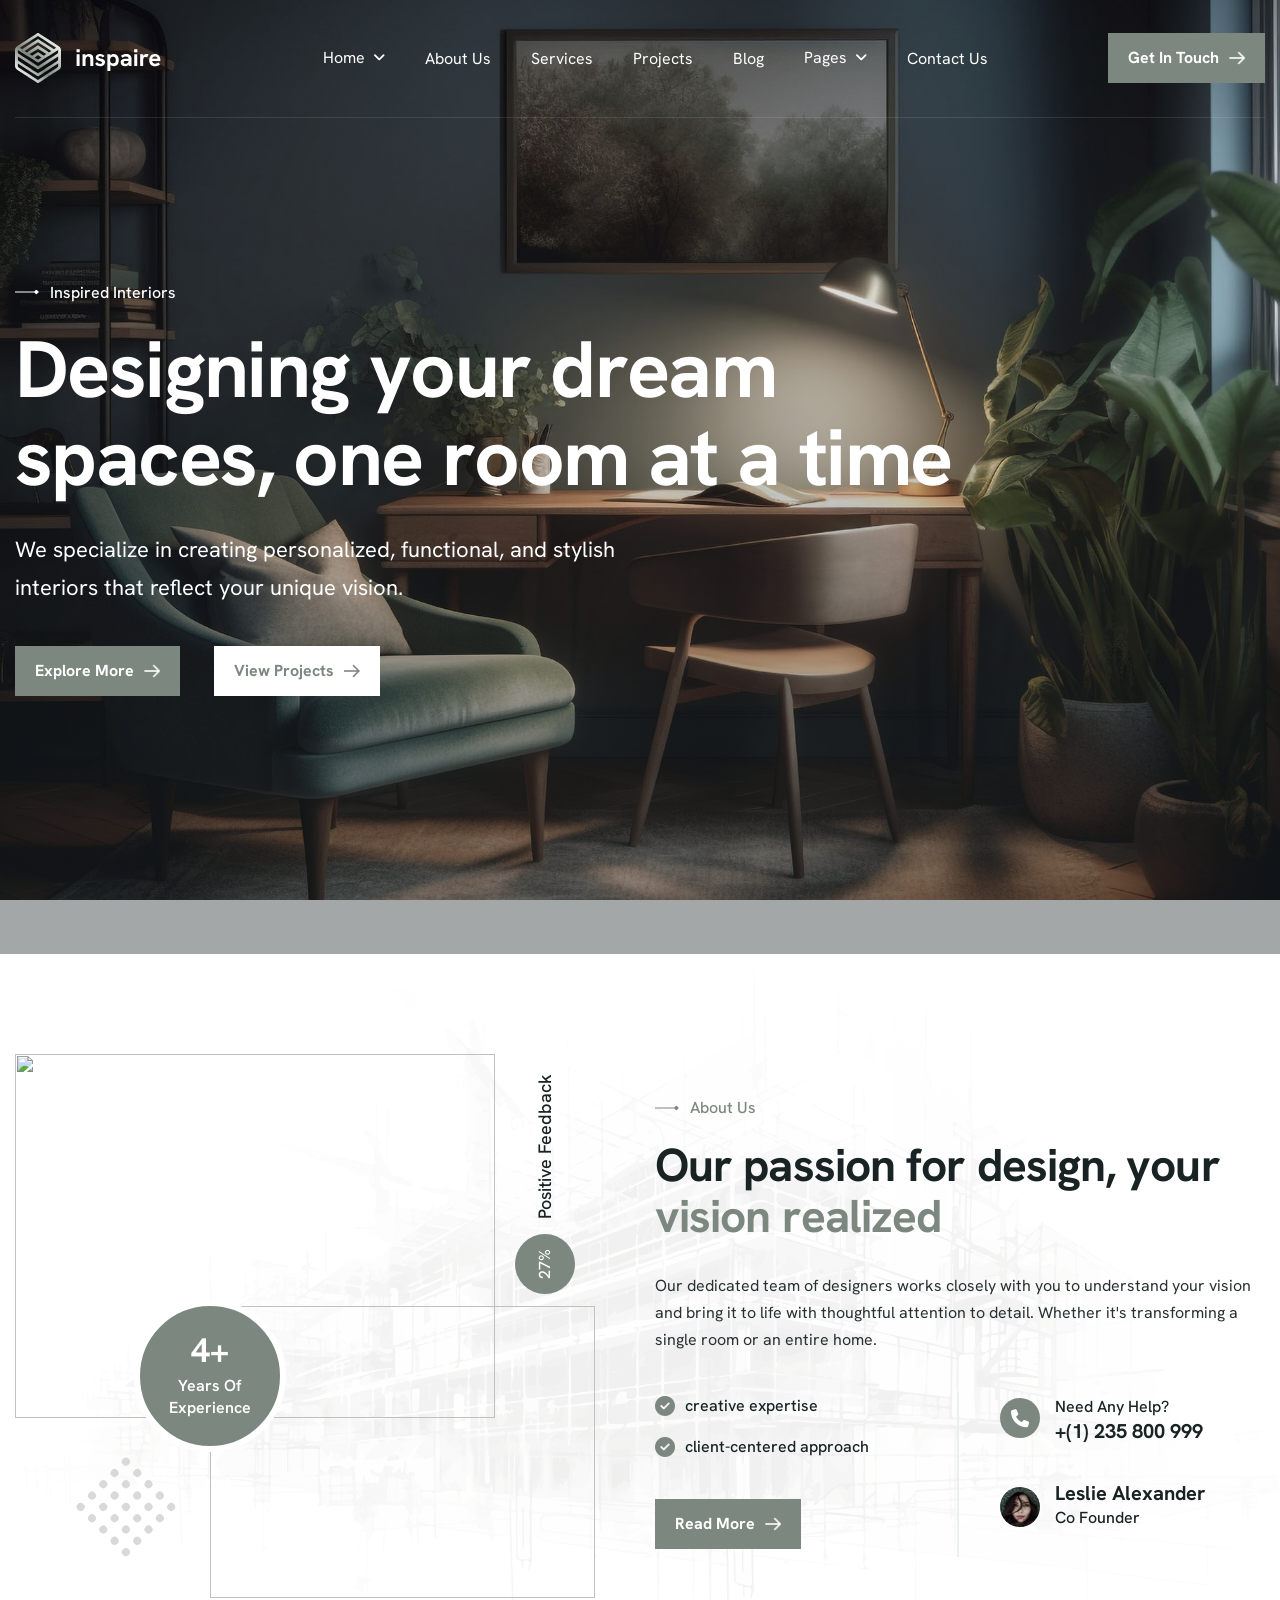
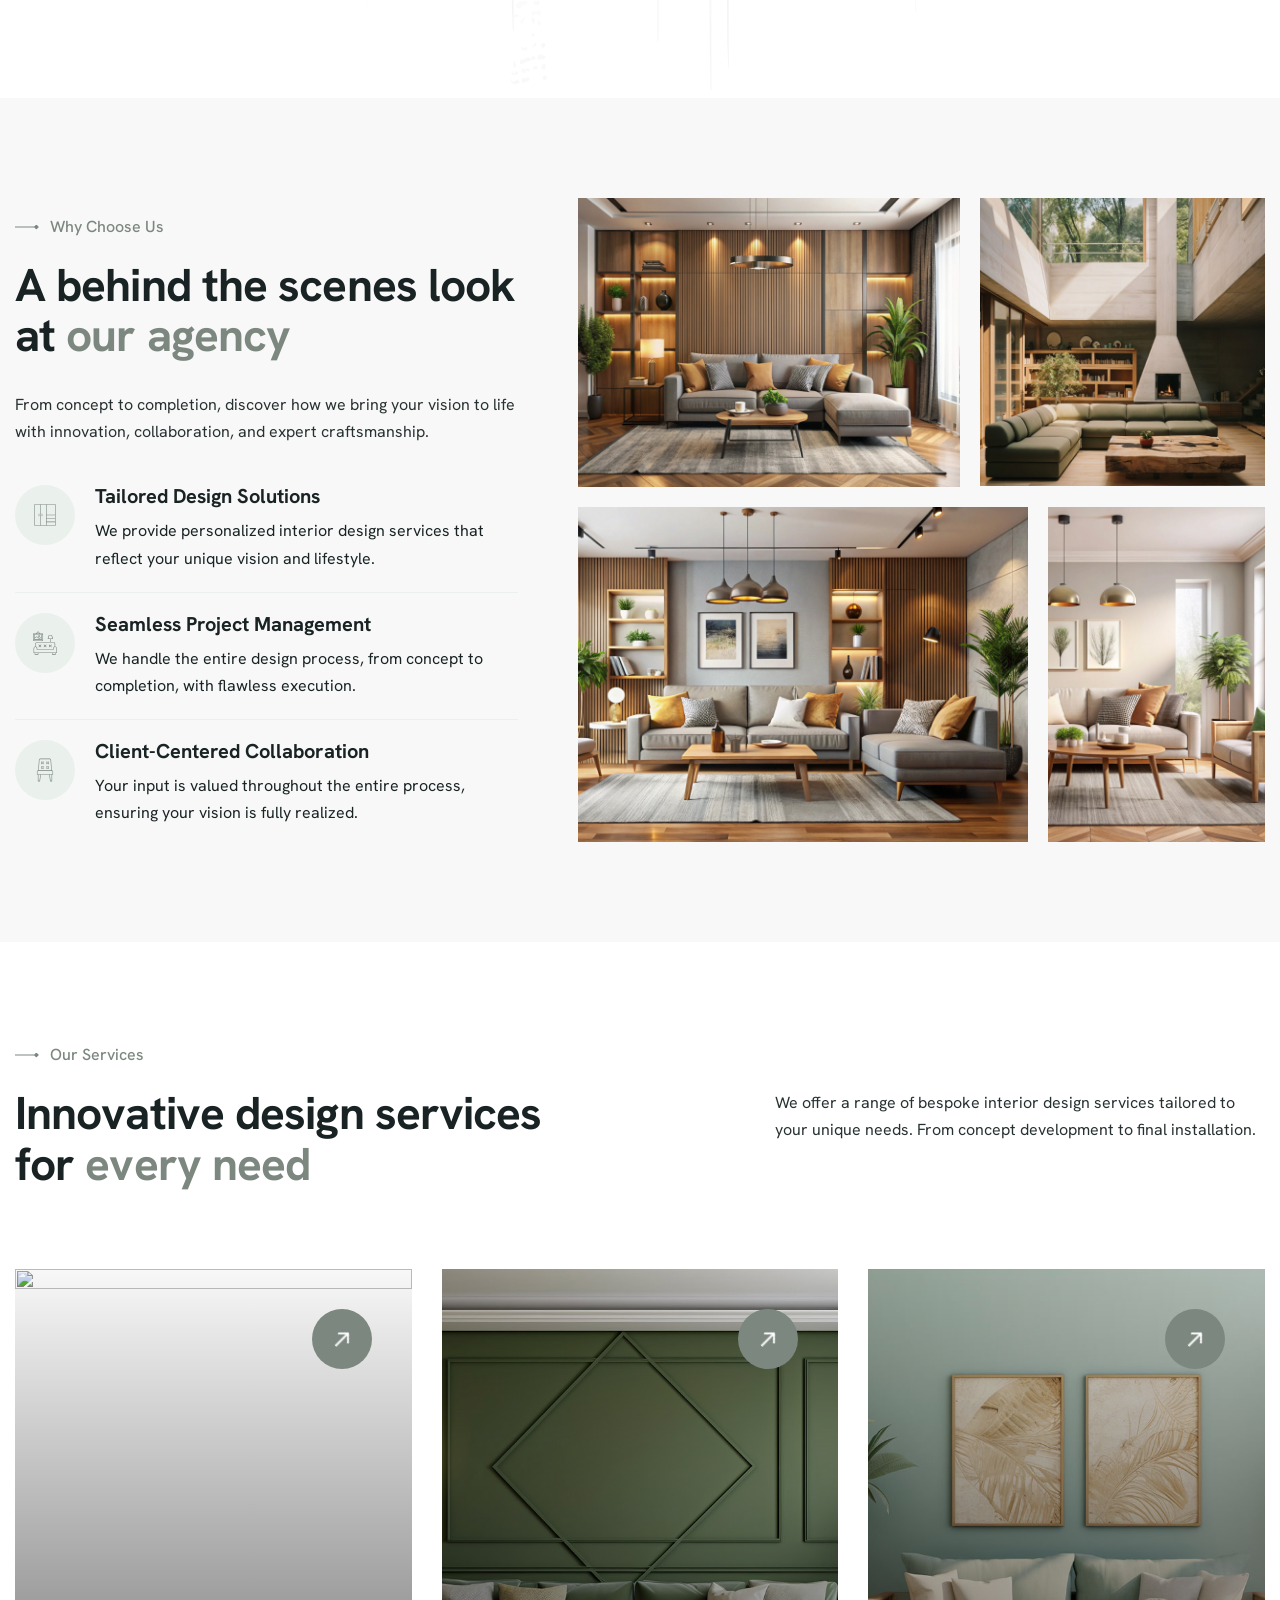
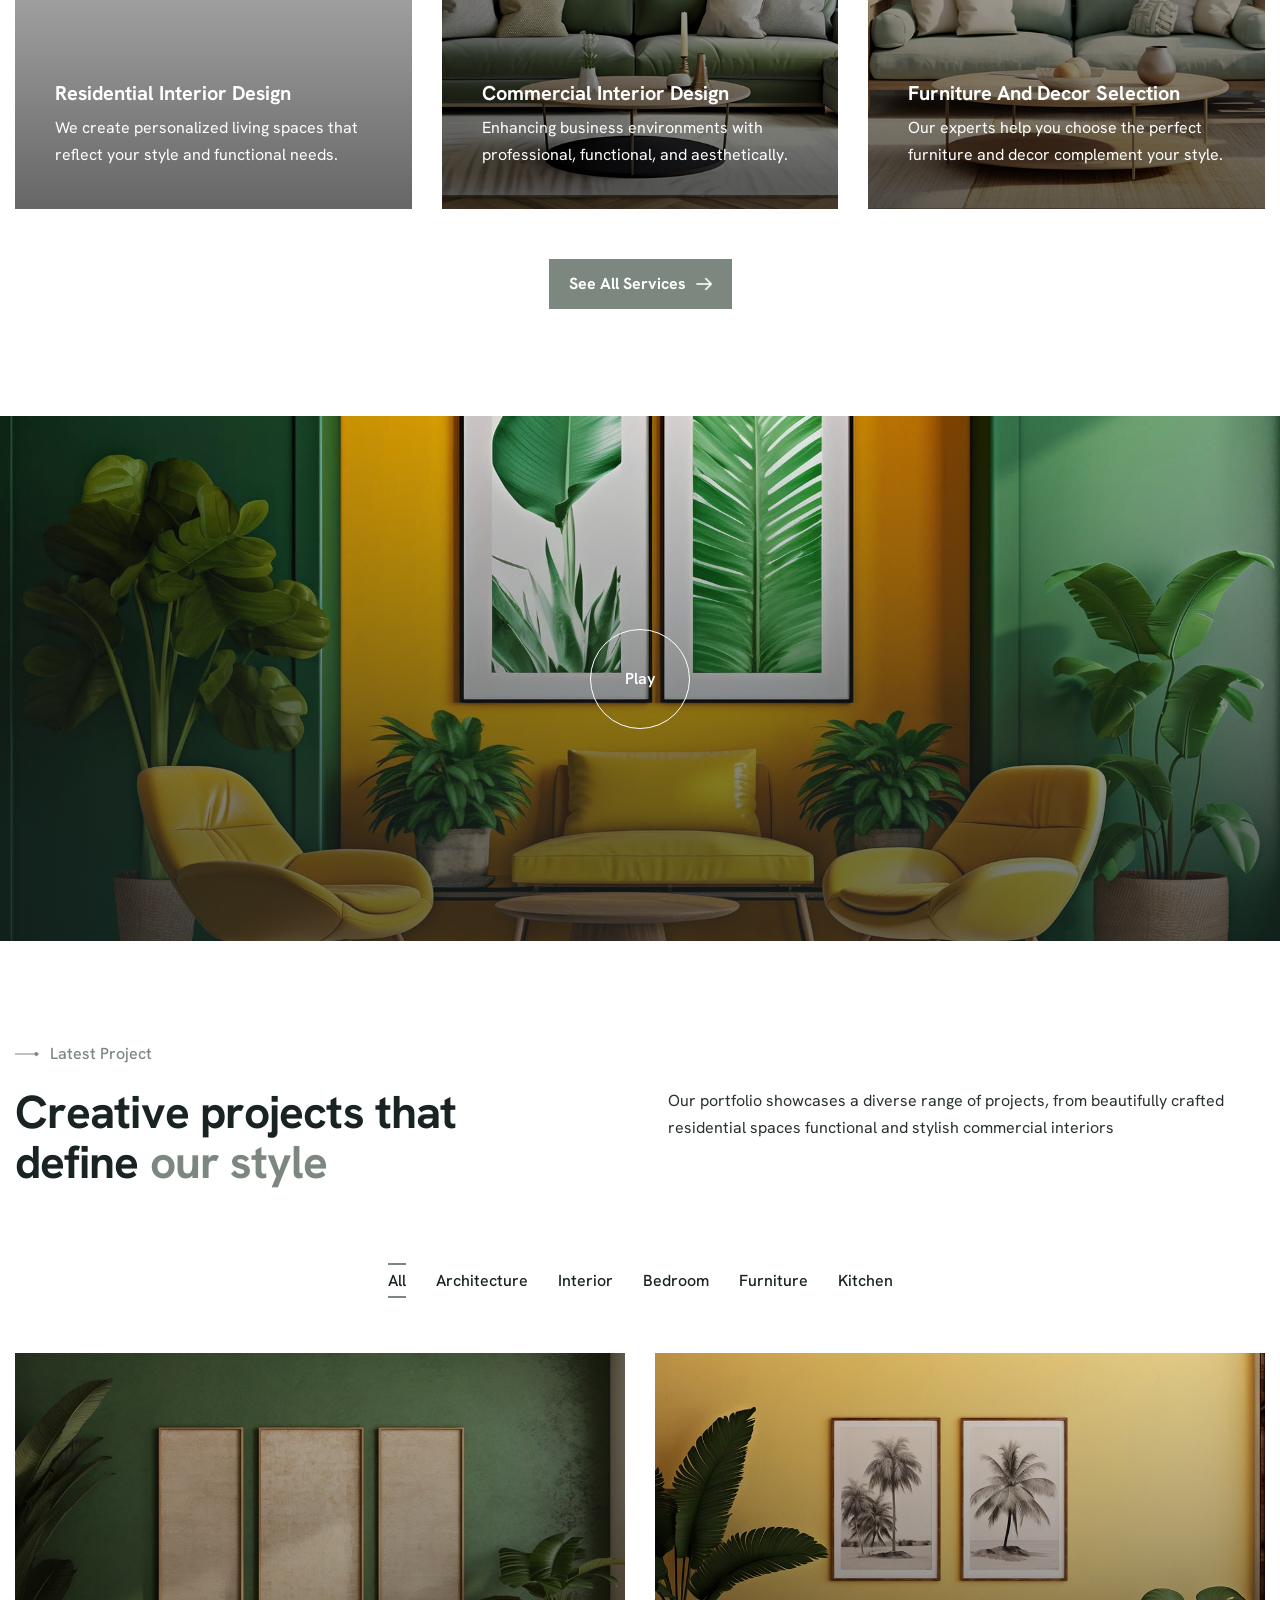
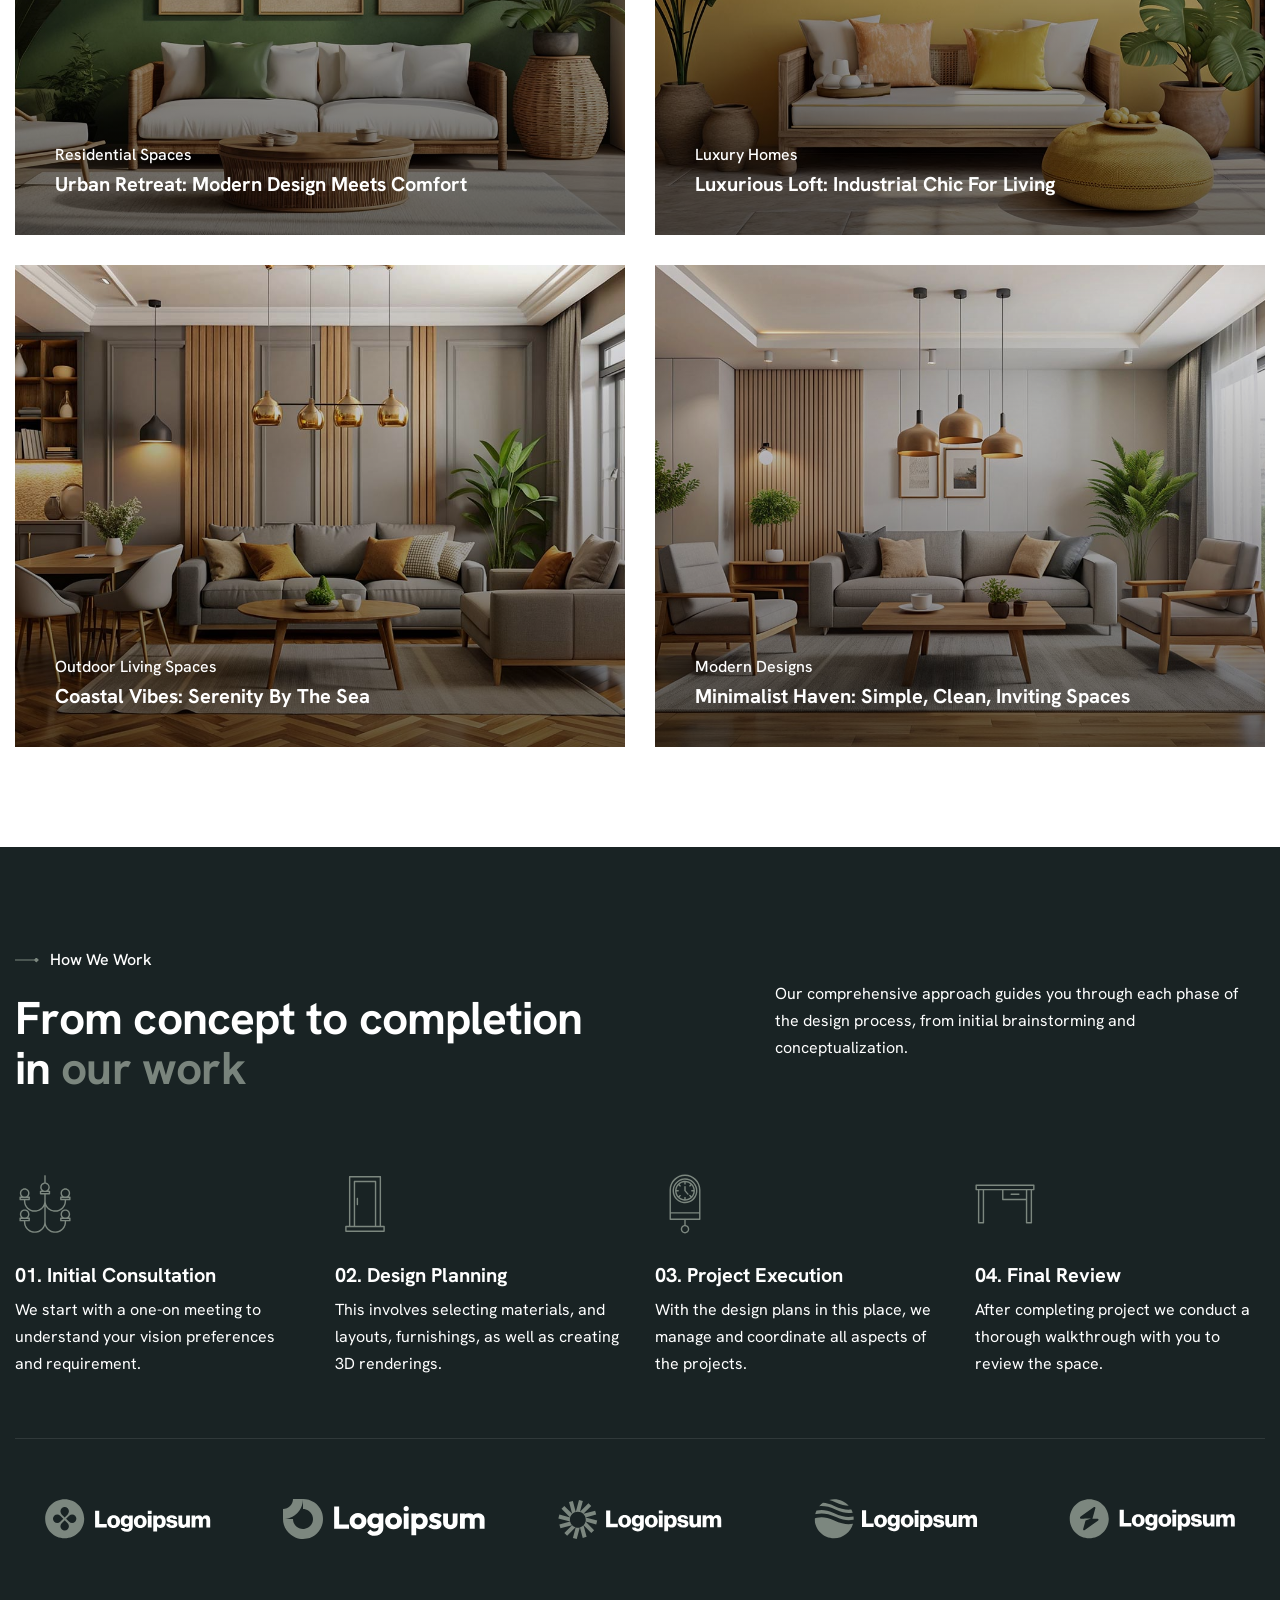
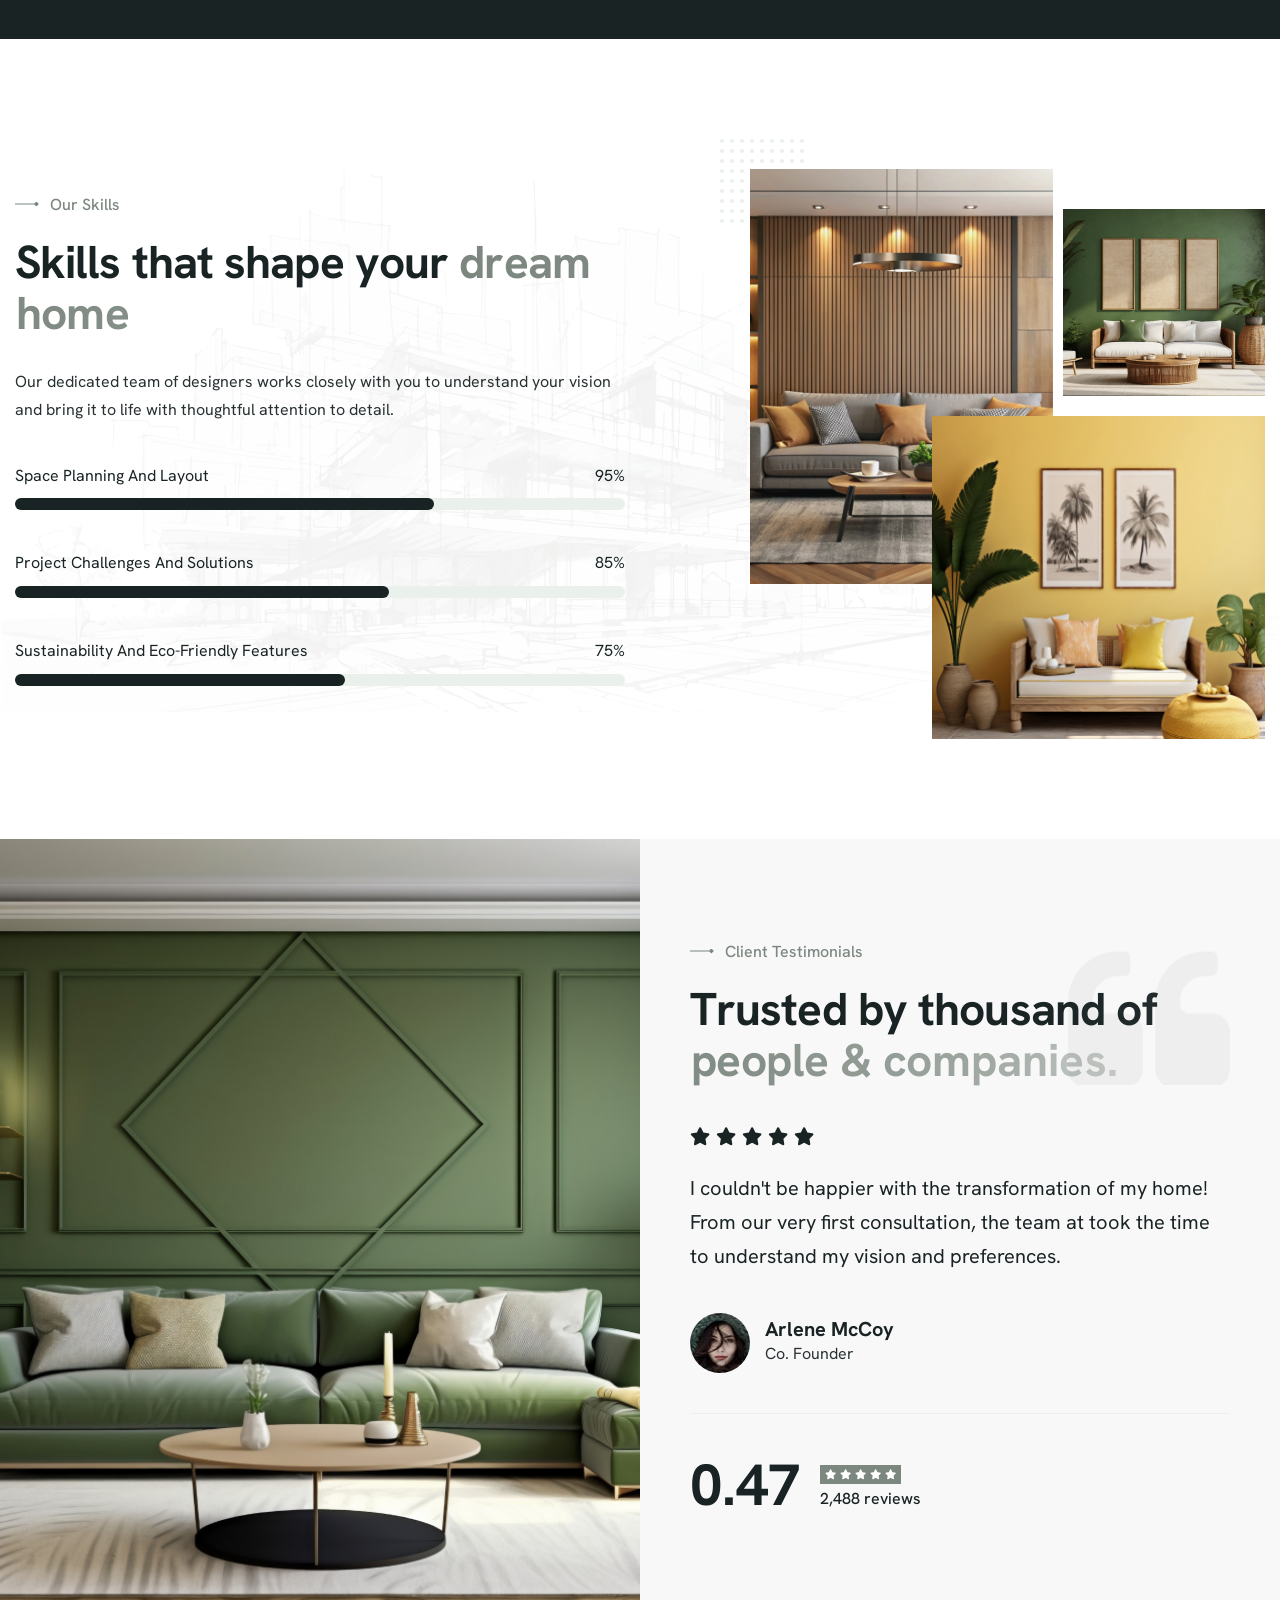
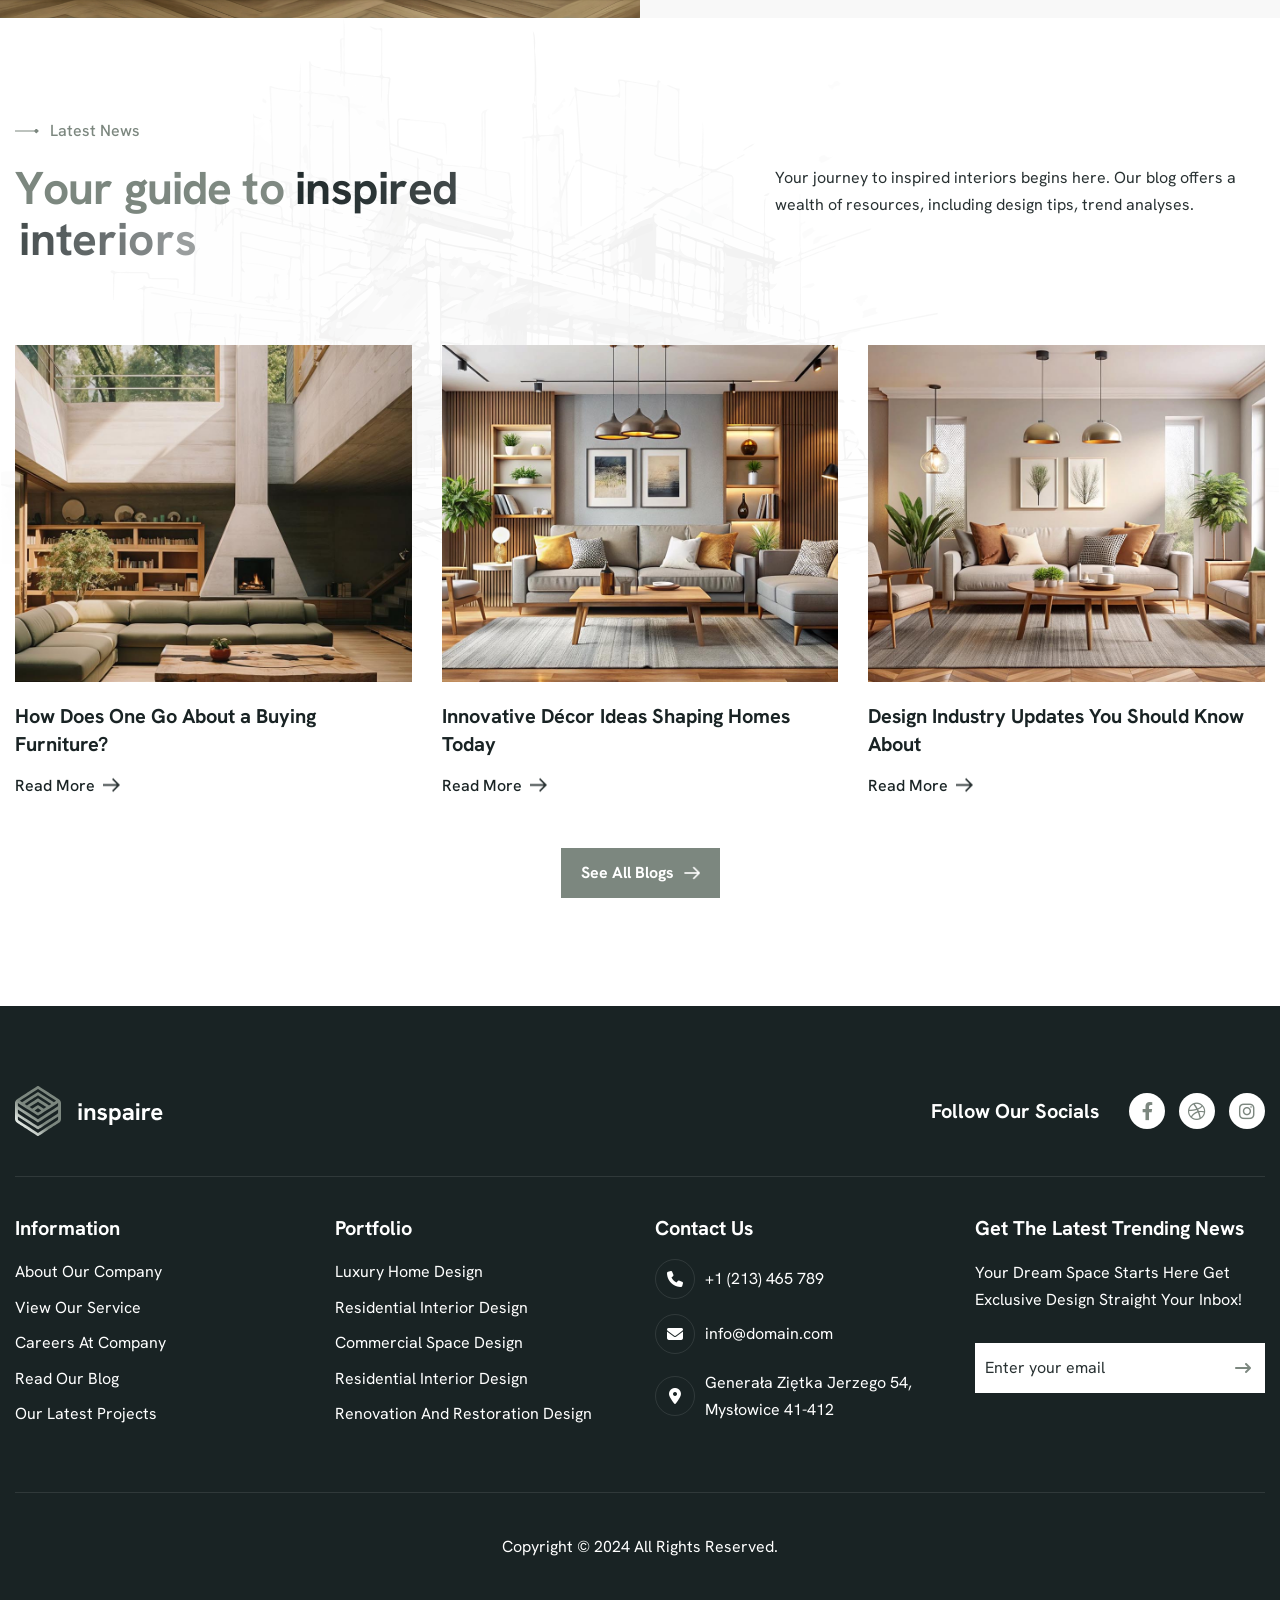
==== index.html @ 5b34225a "first commit" ====
<!DOCTYPE html>
<html lang="zxx">

<!-- Mirrored from html.awaikenthemes.com/inspaire/ by HTTrack Website Copier/3.x [XR&CO'2014], Wed, 04 Feb 2026 04:19:33 GMT -->
<head>
	<!-- Meta -->
	<meta charset="utf-8">
	<meta http-equiv="X-UA-Compatible" content="IE=edge">
	<meta name="viewport" content="width=device-width, initial-scale=1.0, maximum-scale=1">
	<meta name="description" content="">
	<meta name="keywords" content="">
	<meta name="author" content="Awaiken">
	<!-- Page Title -->
    <title>AV Archform Associate - Architecture and Interior Design</title>
	<!-- Favicon Icon -->
	<link rel="shortcut icon" type="image/x-icon" href="images/favicon.png">
	<!-- Google Fonts Css-->
	<link rel="preconnect" href="https://fonts.googleapis.com/">
    <link rel="preconnect" href="https://fonts.gstatic.com/" crossorigin>
    <link href="https://fonts.googleapis.com/css2?family=Hanken+Grotesk:ital,wght@0,100..900;1,100..900&amp;display=swap" rel="stylesheet">
	<!-- Bootstrap Css -->
	<link href="css/bootstrap.min.css" rel="stylesheet" media="screen">
	<!-- SlickNav Css -->
	<link href="css/slicknav.min.css" rel="stylesheet">
	<!-- Swiper Css -->
	<link rel="stylesheet" href="css/swiper-bundle.min.css">
	<!-- Font Awesome Icon Css-->
	<link href="css/all.min.css" rel="stylesheet" media="screen">
	<!-- Animated Css -->
	<link href="css/animate.css" rel="stylesheet">
    <!-- Magnific Popup Core Css File -->
	<link rel="stylesheet" href="css/magnific-popup.css">
	<!-- Mouse Cursor Css File -->
	<link rel="stylesheet" href="css/mousecursor.css">
	<!-- Main Custom Css -->
	<link href="css/custom.css" rel="stylesheet" media="screen">
</head>
<body>

    <!-- Preloader Start -->
	<div class="preloader">
		<div class="loading-container">
			<div class="loading"></div>
			<div id="loading-icon"><img src="images/loader.svg" alt=""></div>
		</div>
	</div>
	<!-- Preloader End -->

    <!-- Header Start -->
	<header class="main-header">
		<div class="header-sticky">
			<nav class="container">
				<div class="navbar navbar-expand-lg">
					<!-- Logo Start -->
					<a class="navbar-brand" href="index.html">
						<img src="images/logo.svg" alt="Logo">
					</a>
					<!-- Logo End -->

					<!-- Main Menu Start -->
					<div class="collapse navbar-collapse main-menu">
                        <div class="nav-menu-wrapper">
                            <ul class="navbar-nav mr-auto" id="menu">
                                <li class="nav-item submenu"><a class="nav-link" href="index.html">Home</a>
                                    <ul>
                                        <li class="nav-item"><a class="nav-link" href="index-2.html">Home - Image</a></li>
                                        <li class="nav-item"><a class="nav-link" href="index-video.html">Home - Video</a></li>
                                        <li class="nav-item"><a class="nav-link" href="index-slider.html">Home - Slider</a></li>
                                    </ul>
                                </li>                                
                                <li class="nav-item"><a class="nav-link" href="about.html">About Us</a>
                                <li class="nav-item"><a class="nav-link" href="services.html">Services</a></li>
                                <li class="nav-item"><a class="nav-link" href="projects.html">Projects</a></li>
                                <li class="nav-item"><a class="nav-link" href="blog.html">Blog</a></li>
                                <li class="nav-item submenu"><a class="nav-link" href="#">Pages</a>
                                    <ul>                                        
                                        <li class="nav-item"><a class="nav-link" href="service-single.html">Service Details</a></li>
                                        <li class="nav-item"><a class="nav-link" href="project-single.html">Project Details</a></li>
                                        <li class="nav-item"><a class="nav-link" href="blog-single.html">Blog Details</a></li>
                                        <li class="nav-item"><a class="nav-link" href="image-gallery.html">Image Gallery</a></li>
                                        <li class="nav-item"><a class="nav-link" href="faqs.html">FAQs</a></li>
                                        <li class="nav-item"><a class="nav-link" href="404.html">404</a></li>
                                    </ul>
                                </li>
                                <li class="nav-item"><a class="nav-link" href="contact.html">Contact Us</a></li>                             
                            </ul>
                        </div>
                        <!-- Header Btn Start -->
                        <div class="header-btn d-inline-flex">
                            <a href="contact.html" class="btn-default">get in touch</a>
                        </div>
                        <!-- Header Btn End -->
					</div>
					<!-- Main Menu End -->
					<div class="navbar-toggle"></div>
				</div>
			</nav>
			<div class="responsive-menu"></div>
		</div>
	</header>
	<!-- Header End -->

    <!-- Hero Section Start -->
    <div class="hero parallaxie">
        <div class="container">
            <div class="row align-items-center">
                <div class="col-lg-10">
                    <!-- Hero Content Start -->
                    <div class="hero-content">
                        <!-- Section Title Start -->
                        <div class="section-title">
                            <h3 class="wow fadeInUp">inspired interiors</h3>
                            <h1 class="text-anime-style-2" data-cursor="-opaque">Designing your dream spaces, one room at a time</h1>
                            <p class="wow fadeInUp" data-wow-delay="0.2s">We specialize in creating personalized, functional, and stylish interiors that reflect your unique vision.</p>
                        </div>
                        <!-- Section Title End -->

                        <!-- Hero Button Start -->
                        <div class="hero-btn wow fadeInUp" data-wow-delay="0.4s">
                            <a href="about.html" class="btn-default">explore more</a>
                            <a href="projects.html" class="btn-default btn-highlighted">view projects</a>
                        </div>
                        <!-- Hero Button End -->
                    </div>
                    <!-- Hero Content End -->
                </div>
            </div>
        </div>
    </div>
    <!-- Hero Section End -->
    
    <!-- About Us Section Start -->
    <div class="about-us">
        <div class="container">
            <div class="row align-items-center">
                <div class="col-lg-6">
                    <!-- About Us Images Start -->
                    <div class="about-us-images">
                        <!-- About Image 1 Start -->
                        <div class="about-img-1">
                            <figure class="image-anime reveal">
                                <img src="images/about1.jpg" alt="">
                            </figure>
                        </div>
                        <!-- About Image 1 End -->

                        <!-- About Image 2 Start -->
                        <div class="about-img-2">
                            <figure class="image-anime reveal">
                                <img src="images/about2.jpg" alt="">
                            </figure>

                            <!-- Feedback Counter Start -->
                            <div class="experience-counter">
                                <h3><span class="counter">15</span>+</h3>
                                <p>Years of experience</p>
                            </div>
                            <!-- Feedback Counter End -->
                        </div>
                        <!-- About Image 2 End -->
    
                        <!-- Feedback Counter Start -->
                        <div class="feedback-counter">
                            <p><span class="counter">95</span>%</p>
                            <h3>positive feedback</h3>
                        </div>
                        <!-- Feedback Counter End -->
                    </div>
                    <!-- About Us Images End -->
                </div>

                <div class="col-lg-6">
                    <!-- About Us Content Start -->
                    <div class="about-us-content">
                        <!-- Section Title Start -->
                        <div class="section-title">
                            <h3 class="wow fadeInUp">about us</h3>
                            <h2 class="text-anime-style-2" data-cursor="-opaque">Our passion for design, your <span>vision realized</span></h2>
                            <p class="wow fadeInUp" data-wow-delay="0.2s">Our dedicated team of designers works closely with you to understand your vision and bring it to life with thoughtful attention to detail. Whether it's transforming a single room or an entire home.</p>
                        </div>
                        <!-- Section Title End -->

                        <!-- About Us Content Body Start -->
                        <div class="about-us-content-body">
                            <!-- About Content Info Start -->
                            <div class="about-us-content-info">
                                <!-- About Us Content List Start -->
                                <div class="about-us-content-list wow fadeInUp" data-wow-delay="0.4s">
                                    <ul>
                                        <li>creative expertise</li>
                                        <li>client-centered approach</li>
                                    </ul>
                                </div>
                                <!-- About Us Content List End -->

                                <!-- About Us Content Button Start -->
                                <div class="about-us-content-btn wow fadeInUp" data-wow-delay="0.6s">
                                    <a href="about.html" class="btn-default">read more</a>
                                </div>
                                <!-- About Us Content Button End -->
                            </div>
                            <!-- About Content Info End -->

                            <!-- About Content List Start -->
                            <div class="about-us-contact-list">
                                <!-- About Contact Item Start -->
                                <div class="about-contact-item wow fadeInUp" data-wow-delay="0.4s">
                                    <div class="icon-box">
                                        <i class="fa-solid fa-phone"></i>
                                    </div>
                                    <div class="about-contact-content">
                                        <p>need any help?</p>
                                        <h3>+(1) 235 800 999</h3>
                                    </div>
                                </div>
                                <!-- About Contact Item End -->

                                <!-- About Contact Item Start -->
                                <div class="about-contact-item wow fadeInUp" data-wow-delay="0.6s">
                                    <div class="icon-box">
                                        <figure class="image-anime">
                                            <img src="images/author-1.jpg" alt="">
                                        </figure>
                                    </div>
                                    <div class="about-contact-content">
                                        <h3>leslie alexander</h3>
                                        <p>co founder</p>
                                    </div>
                                </div>
                                <!-- About Contact Item End -->
                            </div>
                            <!-- About Content Info End -->
                        </div>
                        <!-- About Us Content Body End -->
                    </div>
                    <!-- About Us Content End -->
                </div>
            </div>
        </div>
    </div>
    <!-- About Us Section End -->

    <!-- Why Choose Us Section Start -->
    <div class="why-choose-us">
        <div class="container">
            <div class="row align-items-center">
                <div class="col-lg-5">
                    <!-- Why Choose Content Start -->
                    <div class="why-choose-content">
                        <!-- Section Title Start -->
                        <div class="section-title">
                            <h3 class="wow fadeInUp">why choose us</h3>
                            <h2 class="text-anime-style-2" data-cursor="-opaque">A behind the scenes look at <span>our agency</span></h2>
                            <p class="wow fadeInUp" data-wow-delay="0.2s">From concept to completion, discover how we bring your vision to life with innovation, collaboration, and expert craftsmanship.</p>
                        </div>
                        <!-- Section Title End -->

                        <!-- Why Choose Item List Start -->
                        <div class="why-choose-item-list">
                            <!-- Why Choose Item Start -->
                            <div class="why-choose-item wow fadeInUp" data-wow-delay="0.4s">
                                <!-- Icon Box Start -->
                                <div class="icon-box">
                                    <img src="images/icon-why-choose-1.svg" alt="">
                                </div>
                                <!-- Icon Box End -->

                                <!-- Why Choose Item Content Start -->
                                <div class="why-choose-item-content">
                                    <h3>tailored design solutions</h3>
                                    <p>We provide personalized interior design services that reflect your unique vision and lifestyle.</p>
                                </div>
                                <!-- Why Choose Item Content End -->
                            </div>
                            <!-- Why Choose Item End -->
                            
                            <!-- Why Choose Item Start -->
                            <div class="why-choose-item wow fadeInUp" data-wow-delay="0.6s">
                                <!-- Icon Box Start -->
                                <div class="icon-box">
                                    <img src="images/icon-why-choose-2.svg" alt="">
                                </div>
                                <!-- Icon Box End -->

                                <!-- Why Choose Item Content Start -->
                                <div class="why-choose-item-content">
                                    <h3>Seamless Project Management</h3>
                                    <p>We handle the entire design process, from concept to completion, with flawless execution.</p>
                                </div>
                                <!-- Why Choose Item Content End -->
                            </div>
                            <!-- Why Choose Item End -->

                            <!-- Why Choose Item Start -->
                            <div class="why-choose-item wow fadeInUp" data-wow-delay="0.8s">
                                <!-- Icon Box Start -->
                                <div class="icon-box">
                                    <img src="images/icon-why-choose-3.svg" alt="">
                                </div>
                                <!-- Icon Box End -->

                                <!-- Why Choose Item Content Start -->
                                <div class="why-choose-item-content">
                                    <h3>Client-Centered Collaboration</h3>
                                    <p>Your input is valued throughout the entire process, ensuring your vision is fully realized.</p>
                                </div>
                                <!-- Why Choose Item Content End -->
                            </div>
                            <!-- Why Choose Item End -->
                        </div>
                        <!-- Why Choose Item List End -->
                    </div>
                    <!-- Why Choose Content End -->
                </div>

                <div class="col-lg-7">
                    <!-- Why Choose Images Images Start -->
                    <div class="why-choose-images">
                        <!-- Why Choose Box 1 Start -->
                        <div class="why-choose-img-box-1">
                            <!-- Why Choose img 1 Start -->
                            <div class="why-choose-img-1">
                                <figure class="image-anime reveal">
                                    <img src="images/why-choose-img-1.jpg" alt="">
                                </figure>
                            </div>
                            <!-- Why Choose img 1 End -->

                            <!-- Why Choose img 2 Start -->
                            <div class="why-choose-img-2">
                                <figure class="image-anime reveal">
                                    <img src="images/why-choose-img-2.jpg" alt="">
                                </figure>
                            </div>
                            <!-- Why Choose img 2 End -->
                        </div>
                        <!-- Why Choose Box 1 End -->

                        <!-- Why Choose Box 2 Start -->
                        <div class="why-choose-img-box-2">
                            <!-- Why Choose img 3 Start -->
                            <div class="why-choose-img-3">
                                <figure class="image-anime reveal">
                                    <img src="images/why-choose-img-3.jpg" alt="">
                                </figure>
                            </div>
                            <!-- Why Choose img 3 End -->

                            <!-- Why Choose img 4 Start -->
                            <div class="why-choose-img-4">
                                <figure class="image-anime reveal">
                                    <img src="images/why-choose-img-4.jpg" alt="">
                                </figure>
                            </div>
                            <!-- Why Choose img 4 End -->
                        </div>
                        <!-- Why Choose Box 2 End -->
                    </div>
                    <!-- Why Choose Images Images End -->
                </div>
            </div>
        </div>
    </div>
    <!-- Why Choose Us Section End -->

    <!-- Our Services Section Start -->
    <div class="our-services">
        <div class="container">
            <div class="row section-row align-items-center">
                <div class="col-lg-6">
                    <!-- Section Title Start -->
                    <div class="section-title">
                        <h3 class="wow fadeInUp">our services</h3>
                        <h2 class="text-anime-style-2" data-cursor="-opaque">Innovative design services for <span>every need</span></h2>
                    </div>
                    <!-- Section Title End -->
                </div>

                <div class="col-lg-6">
                    <!-- Section Title Content Start -->
                    <div class="section-title-content">
                        <p class="wow fadeInUp" data-wow-delay="0.2s">We offer a range of bespoke interior design services tailored to your unique needs. From concept development to final installation.</p>
                    </div>
                    <!-- Section Title Content End -->
                </div>
            </div>

            <div class="row">
                <div class="col-lg-4 col-md-6">
                    <!-- Service Item Start -->
                    <div class="service-item wow fadeInUp">
                        <!-- Service Image Start -->
                        <div class="service-image">
                            <a href="service-single.html" data-cursor-text="View">
                                <figure class="image-anime">
                                    <img src="images/20260205_013347.png" alt="">
                                </figure>
                            </a>
                        </div>
                        <!-- Service Image End -->

                        <!-- Service Button Start -->
                        <div class="service-btn">
                            <a href="service-single.html"><img src="images/arrow-white.svg" alt=""></a>
                        </div>
                        <!-- Service Button End -->

                        <!-- Service Content Start -->
                        <div class="service-content">
                            <h3><a href="service-single.html">residential interior design</a></h3>
                            <p>We create personalized living spaces that reflect your style and functional needs.</p>
                        </div>
                        <!-- Service Content End -->
                    </div>
                    <!-- Service Item End -->
                </div>

                <div class="col-lg-4 col-md-6">
                    <!-- Service Item Start -->
                    <div class="service-item wow fadeInUp" data-wow-delay="0.2s">
                        <!-- Service Image Start -->
                        <div class="service-image">
                            <a href="service-single.html" data-cursor-text="View">
                                <figure class="image-anime">
                                    <img src="images/service-2.jpg" alt="">
                                </figure>
                            </a>
                        </div>
                        <!-- Service Image End -->

                        <!-- Service Button Start -->
                        <div class="service-btn">
                            <a href="service-single.html"><img src="images/arrow-white.svg" alt=""></a>
                        </div>
                        <!-- Service Button End -->

                        <!-- Service Content Start -->
                        <div class="service-content">
                            <h3><a href="service-single.html">commercial interior design</a></h3>
                            <p>Enhancing business environments with professional, functional, and aesthetically.</p>
                        </div>
                        <!-- Service Content End -->
                    </div>
                    <!-- Service Item End -->
                </div>

                <div class="col-lg-4 col-md-6">
                    <!-- Service Item Start -->
                    <div class="service-item wow fadeInUp" data-wow-delay="0.4s">
                        <!-- Service Image Start -->
                        <div class="service-image">
                            <a href="service-single.html" data-cursor-text="View">
                                <figure class="image-anime">
                                    <img src="images/service-3.jpg" alt="">
                                </figure>
                            </a>
                        </div>
                        <!-- Service Image End -->

                        <!-- Service Button Start -->
                        <div class="service-btn">
                            <a href="service-single.html"><img src="images/arrow-white.svg" alt=""></a>
                        </div>
                        <!-- Service Button End -->

                        <!-- Service Content Start -->
                        <div class="service-content">
                            <h3><a href="service-single.html">furniture and decor selection</a></h3>
                            <p>Our experts help you choose the perfect furniture and decor complement your style.</p>
                        </div>
                        <!-- Service Content End -->
                    </div>
                    <!-- Service Item End -->
                </div>

                <div class="col-lg-12">
                    <!-- All Services Button Start -->
                    <div class="all-services-btn wow fadeInUp" data-wow-delay="0.6s">
                        <a href="services.html" class="btn-default">see all services</a>
                   </div>
                   <!-- All Services Button End -->
                </div>
            </div>
        </div>
    </div>
    <!-- Our Services Section End -->

    <!-- Intro Video Section Start -->
    <div class="intro-video">
        <div class="container-fluid">
            <div class="row">
                <div class="col-lg-12">
                    <!-- Intro Video Image Start -->
                    <div class="intro-video-box">
                        <!-- Intro Image Start -->
                        <div class="intro-video-image">
                            <a href="https://www.youtube.com/watch?v=Y-x0efG1seA" class="popup-video" data-cursor-text="Play">
                                <figure class="image-anime">
                                    <img src="images/intro-video-bg.jpg" alt="">
                                </figure>
                            </a>                            
                        </div>
                        <!-- Intro Image End -->

                        <!-- Video Play Button Start -->
                        <div class="video-play-button">
                            <a href="https://www.youtube.com/watch?v=Y-x0efG1seA" class="popup-video" data-cursor-text="Play">play</a>
                        </div>
                        <!-- Video Play Button End -->
                    </div>
                    <!-- Intro Video Btn End -->
                </div>
            </div>
        </div>
    </div>
    <!-- Intro Video Section End -->

    <!-- Our Project Start -->
    <div class="our-project">
        <div class="container">
            <div class="row section-row align-items-center">
                <div class="col-lg-5">
                    <!-- Section Title Start -->
                    <div class="section-title">
                        <h3 class="wow fadeInUp">latest project</h3>
                        <h2 class="text-anime-style-2" data-cursor="-opaque">Creative projects that define<span> our style</span></h2>
                    </div>
                    <!-- Section Title End -->
                </div>

                <div class="col-lg-7">
                    <!-- Section Title Content Start -->
                    <div class="section-title-content">
                        <p class="wow fadeInUp" data-wow-delay="0.2s">Our portfolio showcases a diverse range of projects, from beautifully crafted residential spaces functional and stylish commercial interiors</p>
                    </div>
                    <!-- Section Title Content End -->
                </div>
            </div>

            <div class="row">
                <div class="col-lg-12">
                    <!-- Our Project Nav start -->
                    <div class="our-Project-nav wow fadeInUp" data-wow-delay="0.4s">
                        <ul>
                            <li><a href="#" class="active-btn" data-filter="*">all</a></li>
                            <li><a href="#" data-filter=".architecture">architecture</a></li>
                            <li><a href="#" data-filter=".interior">interior</a></li>
                            <li><a href="#" data-filter=".bedroom">bedroom</a></li>
                            <li><a href="#" data-filter=".furniture">furniture</a></li>
                            <li><a href="#" data-filter=".kitchen">kitchen</a></li>
                        </ul>
                    </div>
                    <!-- Our Project Nav End -->
                </div>
    
                <div class="col-lg-12">
                    <!-- Project Item Boxes start -->
                    <div class="row project-item-boxes align-items-center">
                        <div class="col-md-6 project-item-box architecture bedroom">
                            <!-- Project Item Start -->
                            <div class="project-item wow fadeInUp">
                                <div class="project-image">
                                    <div class="project-featured-image">
                                        <figure class="image-anime">
                                            <img src="images/project-1.jpg" alt="">
                                        </figure>
                                    </div>
                                
                                    <div class="project-btn">
                                        <a href="project-single.html"><img src="images/arrow-white.svg" alt=""></a>
                                    </div>
                                </div>     
    
                                <div class="project-content">
                                    <h3>residential spaces</h3>
                                    <h2><a href="project-single.html">urban retreat: modern design meets comfort</a></h2>
                                </div>
                            </div>
                            <!-- Project Item End -->
                        </div>
    
                        <div class="col-md-6 project-item-box interior kitchen">
                            <!-- Project Item Start -->
                            <div class="project-item wow fadeInUp" data-wow-delay="0.2s">
                                <div class="project-image">
                                    <div class="project-featured-image">
                                        <figure class="image-anime">
                                            <img src="images/project-2.jpg" alt="">
                                        </figure>
                                    </div>
                                
                                    <div class="project-btn">
                                        <a href="project-single.html"><img src="images/arrow-white.svg" alt=""></a>
                                    </div>
                                </div>     
    
                                <div class="project-content">
                                    <h3>luxury homes</h3>
                                    <h2><a href="project-single.html">luxurious loft: industrial chic for living</a></h2>
                                </div>
                            </div>
                            <!-- Project Item End -->
                        </div>
    
                        <div class="col-md-6 project-item-box furniture architecture">
                            <!-- Project Item Start -->
                            <div class="project-item wow fadeInUp" data-wow-delay="0.4s">
                                <div class="project-image">
                                    <div class="project-featured-image">
                                        <figure class="image-anime">
                                            <img src="images/project-3.jpg" alt="">
                                        </figure>
                                    </div>
                                
                                    <div class="project-btn">
                                        <a href="project-single.html"><img src="images/arrow-white.svg" alt=""></a>
                                    </div>
                                </div>     
    
                                <div class="project-content">
                                    <h3>outdoor living spaces</h3>
                                    <h2><a href="project-single.html">coastal vibes: serenity by the sea</a></h2>
                                </div>
                            </div>
                            <!-- Project Item End -->
                        </div>
    
                        <div class="col-md-6 project-item-box kitchen bedroom">
                            <!-- Project Item Start -->
                            <div class="project-item wow fadeInUp" data-wow-delay="0.6s">
                                <div class="project-image">
                                    <div class="project-featured-image">
                                        <figure class="image-anime">
                                            <img src="images/project-4.jpg" alt="">
                                        </figure>
                                    </div>
                                
                                    <div class="project-btn">
                                        <a href="project-single.html"><img src="images/arrow-white.svg" alt=""></a>
                                    </div>
                                </div>     
    
                                <div class="project-content">
                                    <h3>modern designs</h3>
                                    <h2><a href="project-single.html">minimalist haven: simple, clean, inviting spaces</a></h2>
                                </div>
                            </div>
                            <!-- Project Item End -->
                        </div>
                    </div>
                    <!-- Project Item Boxes End -->
                </div>
            </div>
        </div>
     </div>
    <!-- Our Project End -->

    <!-- How We Work Start -->
    <div class="how-we-work">
        <div class="container">
            <div class="row section-row align-items-center">
                <div class="col-lg-6">
                    <!-- Section Title Start -->
                    <div class="section-title dark-section">
                        <h3 class="wow fadeInUp">how we work</h3>
                        <h2 class="text-anime-style-2" data-cursor="-opaque">From concept to completion in<span> our work</span></h2>
                    </div>
                    <!-- Section Title End -->
                </div>

                <div class="col-lg-6">
                    <!-- Section Title Content Start -->
                    <div class="section-title-content dark-section">
                        <p class="wow fadeInUp" data-wow-delay="0.2s">Our comprehensive approach guides you through each phase of the design process, from initial brainstorming and conceptualization.</p>
                    </div>
                    <!-- Section Title Content End -->
                </div>
            </div>

            <div class="row">
                <div class="col-lg-12">
                    <!-- How We Work List Start -->
                    <div class="how-we-work-list">
                        <!-- How We Item Start -->
                        <div class="how-we-work-item wow fadeInUp">
                            <div class="icon-box">
                                <img src="images/icon-how-we-work-1.svg" alt="">
                            </div>
                            <div class="how-we-work-content">
                                <h3>01. initial consultation</h3>
                                <p>We start with a one-on meeting to understand your vision preferences and requirement.</p>
                            </div>
                        </div>
                        <!-- How We Item End -->

                        <!-- How We Item Start -->
                        <div class="how-we-work-item wow fadeInUp" data-wow-delay="0.2s">
                            <div class="icon-box">
                                <img src="images/icon-how-we-work-2.svg" alt="">
                            </div>
                            <div class="how-we-work-content">
                                <h3>02. design planning</h3>
                                <p>This involves selecting materials, and layouts, furnishings, as well as creating 3D renderings.</p>
                            </div>
                        </div>
                        <!-- How We Item End -->

                        <!-- How We Item Start -->
                        <div class="how-we-work-item wow fadeInUp" data-wow-delay="0.4s">
                            <div class="icon-box">
                                <img src="images/icon-how-we-work-3.svg" alt="">
                            </div>
                            <div class="how-we-work-content">
                                <h3>03. project execution</h3>
                                <p>With the design plans in this place, we manage and coordinate all aspects of the projects.</p>
                            </div>
                        </div>
                        <!-- How We Item End -->

                        <!-- How We Item Start -->
                        <div class="how-we-work-item wow fadeInUp" data-wow-delay="0.6s">
                            <div class="icon-box">
                                <img src="images/icon-how-we-work-4.svg" alt="">
                            </div>
                            <div class="how-we-work-content">
                                <h3>04. final review</h3>
                                <p>After completing project we conduct a thorough walkthrough with you to review the space.</p>
                            </div>
                        </div>
                        <!-- How We Item End -->
                    </div>
                    <!-- How We Work List End -->

                    <!-- How Work Company Slider Start -->
                    <div class="how-work-company-slider">
                        <div class="swiper">
                            <div class="swiper-wrapper">
                                <!-- Company Support Logo Start -->
                                <div class="swiper-slide">
                                    <div class="company-logo">
                                        <img src="images/company-logo-1.svg" alt="">
                                    </div>
                                </div>
                                <!-- Company Support Logo End -->

                                <!-- Company Support Logo Start -->
                                <div class="swiper-slide">
                                    <div class="company-logo">
                                        <img src="images/company-logo-2.svg" alt="">
                                    </div>
                                </div>
                                <!-- Company Support Logo End -->

                                <!-- Company Support Logo Start -->
                                <div class="swiper-slide">
                                    <div class="company-logo">
                                        <img src="images/company-logo-3.svg" alt="">
                                    </div>
                                </div>
                                <!-- Company Support Logo End -->
                                
                                <!-- Company Support Logo Start -->
                                <div class="swiper-slide">
                                    <div class="company-logo">
                                        <img src="images/company-logo-4.svg" alt="">
                                    </div>
                                </div>
                                <!-- Company Support Logo End -->
                                
                                <!-- Company Support Logo Start -->
                                <div class="swiper-slide">
                                    <div class="company-logo">
                                        <img src="images/company-logo-5.svg" alt="">
                                    </div>
                                </div>
                                <!-- Company Support Logo End -->
                                
                                <!-- Company Support Logo Start -->
                                <div class="swiper-slide">
                                    <div class="company-logo">
                                        <img src="images/company-logo-1.svg" alt="">
                                    </div>
                                </div>
                                <!-- Company Support Logo End -->
                            </div>
                        </div>
                    </div>
                    <!-- How Work Company Slider End -->
                </div>
            </div>
        </div>
    </div>
    <!-- How We Work End -->

    <!-- Our Skill Start -->
    <div class="our-skill">
        <div class="container">
            <div class="row align-items-center">
                <div class="col-lg-6">
                    <!-- Our Skill Content Start -->
                    <div class="our-skill-content">
                        <!-- Section Title Start -->
                        <div class="section-title">
                            <h3 class="wow fadeInUp">our skills</h3>
                            <h2 class="text-anime-style-2" data-cursor="-opaque">Skills that shape your<span> dream home</span></h2>
                            <p class="wow fadeInUp" data-wow-delay="0.2s">Our dedicated team of designers works closely with you to understand your vision and bring it to life with thoughtful attention to detail.</p>
                        </div>
                        <!-- Section Title End -->

                        <!-- About SkillBar Start -->
                        <div class="our-skillbar">
                            <!-- Skills Progress Bar Start -->
                            <div class="skills-progress-bar">
                                <!-- Skill Item Start -->
                                <div class="skillbar" data-percent="95%">
                                    <div class="skill-data">
                                        <div class="skill-title">space planning and layout</div>
                                        <div class="skill-no">95%</div>
                                    </div>
                                    <div class="skill-progress">
                                        <div class="count-bar"></div>
                                    </div>
                                </div>
                                <!-- Skill Item End -->
                            </div>
                            <!-- Skills Progress Bar End -->
                        
                            <!-- Skills Progress Bar Start -->
                            <div class="skills-progress-bar">
                                <!-- Skill Item Start -->
                                <div class="skillbar" data-percent="85%">
                                    <div class="skill-data">
                                        <div class="skill-title">project challenges and solutions</div>
                                        <div class="skill-no">85%</div>
                                    </div>
                                    <div class="skill-progress">
                                        <div class="count-bar"></div>
                                    </div>
                                </div>
                                <!-- Skill Item End -->
                            </div>
                            <!-- Skills Progress Bar End -->
                            
                            <!-- Skills Progress Bar Start -->
                            <div class="skills-progress-bar">
                                <!-- Skill Item Start -->
                                <div class="skillbar" data-percent="75%">
                                    <div class="skill-data">
                                        <div class="skill-title">sustainability and eco-friendly features</div>
                                        <div class="skill-no">75%</div>
                                    </div>
                                    <div class="skill-progress">
                                        <div class="count-bar"></div>
                                    </div>
                                </div>
                                <!-- Skill Item End -->
                            </div>
                            <!-- Skills Progress Bar End -->
                        </div>
                        <!-- About SkillBar End -->
                    </div>
                    <!-- Our Skill Content End -->
                </div>

                <div class="col-lg-6">
                    <!-- Our Skill Image Start -->
                    <div class="our-skill-image">
                        <div class="our-skill-img-1">
                            <figure class="image-anime reveal">
                                <img src="images/our-skill-img-1.jpg" alt="">
                            </figure>
                        </div>

                        <div class="our-skill-img-2">
                            <figure class="image-anime reveal">
                                <img src="images/our-skill-img-2.jpg" alt="">
                            </figure>
                        </div>

                        <div class="our-skill-img-3">
                            <figure class="image-anime reveal">
                                <img src="images/our-skill-img-3.jpg" alt="">
                            </figure>
                        </div>
                    </div>
                    <!-- Our Skill Image End -->
                </div>
            </div>
        </div>
    </div>
    <!-- Our Skill End -->

    <!-- Our Testimonial Start -->
    <div class="our-testimonials">
        <div class="container-fluid">
            <div class="row no-gutters">
                <div class="col-lg-6">
                    <!-- Our Testimonial Image Start -->
                    <div class="our-testimonials-image">
                        <figure class="image-anime">
                            <img src="images/testimonial-img.jpg" alt="">
                        </figure>
                    </div>
                    <!-- Our Testimonial Image End -->
                </div>

                <div class="col-lg-6">
                    <!-- Our Testimonial Content Start -->
                    <div class="our-testimonial-content">
                        <!-- Section Title Start -->
                        <div class="section-title">
                            <h3 class="wow fadeInUp">client testimonials</h3>
                            <h2 class="text-anime-style-2" data-cursor="-opaque">Trusted by thousand of <span>people & companies.</span></h2>
                        </div>
                        <!-- Section Title End -->

                        <!-- Testimonial Slider Start -->
                        <div class="testimonial-slider">
                            <div class="swiper">
                                <div class="swiper-wrapper" data-cursor-text="Drag">
                                    <!-- Testimonial Slide Start -->
                                    <div class="swiper-slide">
                                        <div class="testimonial-item">	
                                            <div class="testimonial-rating">
                                                <i class="fa-solid fa-star"></i>
                                                <i class="fa-solid fa-star"></i>
                                                <i class="fa-solid fa-star"></i>
                                                <i class="fa-solid fa-star"></i>
                                                <i class="fa-solid fa-star"></i>
                                            </div>                                        
                                            <div class="testimonial-body">
                                                <div class="testimonial-content">
                                                    <p>I couldn't be happier with the transformation of my home! From our very first consultation, the team at took the time to understand my vision and preferences.</p>
                                                </div>
                                            </div>
                                            <div class="testimonial-body">
                                                <div class="author-image">
                                                    <figure class="image-anime">
                                                        <img src="images/author-1.jpg" alt="">
                                                    </figure>
                                                </div>            
                                                <div class="author-content">
                                                    <h3>arlene mcCoy</h3>
                                                    <p>co. founder</p>
                                                </div>
                                            </div>
                                        </div>
                                    </div>
                                    <!-- Testimonial Slide End -->

                                    <!-- Testimonial Slide Start -->
                                    <div class="swiper-slide">
                                        <div class="testimonial-item">	
                                            <div class="testimonial-rating">
                                                <i class="fa-solid fa-star"></i>
                                                <i class="fa-solid fa-star"></i>
                                                <i class="fa-solid fa-star"></i>
                                                <i class="fa-solid fa-star"></i>
                                                <i class="fa-solid fa-star"></i>
                                            </div>                                        
                                            <div class="testimonial-content">
                                                <p>I couldn't be happier with the transformation of my home! From our very first consultation, the team at took the time to understand my vision and preferences.</p>
                                            </div>
                                            <div class="testimonial-body">
                                                <div class="author-image">
                                                    <figure class="image-anime">
                                                        <img src="images/author-1.jpg" alt="">
                                                    </figure>
                                                </div>            
                                                <div class="author-content">
                                                    <h3>arlene mcCoy</h3>
                                                    <p>co founder</p>
                                                </div>
                                            </div>
                                        </div>
                                    </div>
                                    <!-- Testimonial Slide End -->
                                </div>
                            </div>
                        </div>
                        <!-- Testimonial Slider End -->

                        <!-- Testimonial Rating Counter Start -->
                        <div class="testimonial-rating-counter">
                            <div class="rating-counter">
                                <h2><span class="counter">4.82</span></h2>
                            </div>
                            <div class="testimonial-rating-content">
                                <div class="testimonial-client-rating">
                                    <i class="fa-solid fa-star"></i>
                                    <i class="fa-solid fa-star"></i>
                                    <i class="fa-solid fa-star"></i>
                                    <i class="fa-solid fa-star"></i>
                                    <i class="fa-solid fa-star"></i>
                                </div>
                                <p>2,488 reviews</p>
                            </div>
                        </div>
                        <!-- Testimonial Rating Counter End -->
                    </div>
                    <!-- Our Testimonial Content End -->
                </div>
            </div>
        </div>
    </div>
    <!-- Our Testimonial End -->

    <!-- Our Blog Section Start -->
    <div class="our-blog">
        <div class="container">
            <div class="row section-row align-items-center">
                <div class="col-lg-6">
                    <!-- Section Title Start -->
                    <div class="section-title">
                        <h3 class="wow fadeInUp">latest news</h3>
                        <h2 class="text-anime-style-2" data-cursor="-opaque"><span>Your guide to</span> inspired interiors</h2>
                    </div>
                    <!-- Section Title End -->
                </div>

                <div class="col-lg-6">
                    <!-- Section Title Content Start -->
                    <div class="section-title-content">
                        <p class="wow fadeInUp" data-wow-delay="0.2s">Your journey to inspired interiors begins here. Our blog offers a wealth of resources, including design tips, trend analyses.</p>
                    </div>
                    <!-- Section Title Content End -->
                </div>
            </div>

            <div class="row">
                <div class="col-lg-4 col-md-6">
                    <!-- Post Item Start -->
                    <div class="post-item wow fadeInUp">
                        <!-- Post Featured Image Start-->
                        <div class="post-featured-image">
                            <figure>
                                <a href="blog-single.html" class="image-anime" data-cursor-text="View">
                                    <img src="images/post-1.jpg" alt="">
                                </a>
                            </figure>
                        </div>
                        <!-- Post Featured Image End -->

                        <!-- Post Item Body Start -->
                        <div class="post-item-body">
                            <!-- Post Item Content Start -->
                            <div class="post-item-content">
                                <h3><a href="blog-single.html">How Does One Go About a Buying Furniture?</a></h3>
                            </div>
                            <!-- Post Item Content End -->

                            <!-- Blog Item Button Start -->
                            <div class="post-item-btn">
                                <a href="blog-single.html" class="post-btn">read more</a>
                            </div>
                            <!-- Blog Item Button End -->
                        </div>
                        <!-- Post Item Body End -->
                    </div>
                    <!-- Post Item End -->
                </div>

                <div class="col-lg-4 col-md-6">
                    <!-- Post Item Start -->
                    <div class="post-item wow fadeInUp" data-wow-delay="0.2s">
                        <!-- Post Featured Image Start-->
                        <div class="post-featured-image">
                            <figure>
                                <a href="blog-single.html" class="image-anime" data-cursor-text="View">
                                    <img src="images/post-2.jpg" alt="">
                                </a>
                            </figure>
                        </div>
                        <!-- Post Featured Image End -->

                        <!-- Post Item Body Start -->
                        <div class="post-item-body">
                            <!-- Post Item Content Start -->
                            <div class="post-item-content">
                                <h3><a href="blog-single.html">Innovative Décor Ideas Shaping Homes Today</a></h3>
                            </div>
                            <!-- Post Item Content End -->

                            <!-- Blog Item Button Start -->
                            <div class="post-item-btn">
                                <a href="blog-single.html" class="post-btn">read more</a>
                            </div>
                            <!-- Blog Item Button End -->
                        </div>
                        <!-- Post Item Body End -->
                    </div>
                    <!-- Post Item End -->
                </div>

                <div class="col-lg-4 col-md-6">
                    <!-- Post Item Start -->
                    <div class="post-item wow fadeInUp" data-wow-delay="0.4s">
                        <!-- Post Featured Image Start-->
                        <div class="post-featured-image">
                            <figure>
                                <a href="blog-single.html" class="image-anime" data-cursor-text="View">
                                    <img src="images/post-3.jpg" alt="">
                                </a>
                            </figure>
                        </div>
                        <!-- Post Featured Image End -->

                        <!-- Post Item Body Start -->
                        <div class="post-item-body">
                            <!-- Post Item Content Start -->
                            <div class="post-item-content">
                                <h3><a href="blog-single.html">Design Industry Updates You Should Know About</a></h3>
                            </div>
                            <!-- Post Item Content End -->

                            <!-- Blog Item Button Start -->
                            <div class="post-item-btn">
                                <a href="blog-single.html" class="post-btn">read more</a>
                            </div>
                            <!-- Blog Item Button End -->
                        </div>
                        <!-- Post Item Body End -->
                    </div>
                    <!-- Post Item End -->
                </div>

                <div class="col-lg-12">
                    <!-- Our Blog Footer Start -->
                    <div class="our-blog-footer wow fadeInUp" data-wow-delay="0.6s">
                        <a href="blog.html" class="btn-default">See All Blogs</a>
                    </div>
                    <!-- Our Blog Footer End -->
                </div>
            </div>
        </div>
    </div>
    <!-- Our Blog Section End -->

    <!-- Footer Start -->
    <footer class="main-footer">
        <div class="container">
            <div class="row">
                <div class="col-lg-12">
                    <!-- Footer Header Start -->
                    <div class="footer-header">
                        <div class="row align-items-center">  
                            <div class="col-md-6">
                                <!-- Footer Logo Start -->
                                <div class="footer-logo">
                                    <img src="images/footer-logo.svg" alt="">
                                </div>
                                <!-- Footer Logo End -->
                            </div>

                            <div class="col-md-6">
                                <!-- Footer Social Link Start -->
                                <div class="footer-social-links">
                                    <div class="footer-social-link-title">
                                        <h3>follow our socials</h3>
                                    </div>
                                    <ul>
                                        <li><a href="#"><i class="fa-brands fa-facebook-f"></i></a></li>
                                        <li><a href="#"><i class="fa-brands fa-dribbble"></i></a></li>
                                        <li><a href="#"><i class="fa-brands fa-instagram"></i></a></li>
                                    </ul>
                                </div>
                                <!-- Footer Social Link End -->
                            </div>
                        </div>
                    </div>
                    <!-- Footer Header End -->
                </div>

                <div class="col-lg-3 col-md-6">
                    <!-- Footer Links Start -->
                     <div class="footer-links">
                        <h3>information</h3>
                        <ul>
                            <li><a href="about.html">about our company</a></li>
                            <li><a href="services.html">view our service</a></li>
                            <li><a href="#">careers at company</a></li>
                            <li><a href="blog.html">read our blog</a></li>
                            <li><a href="projects.html">our latest projects</a></li>
                        </ul>
                     </div>
                    <!-- Footer Links End -->
                </div>

                <div class="col-lg-3 col-md-6">
                    <!-- Footer Links Start -->
                     <div class="footer-links">
                        <h3>portfolio</h3>
                        <ul>
                            <li><a href="project-single.html">luxury home design</a></li>
                            <li><a href="project-single.html">residential interior design</a></li>
                            <li><a href="project-single.html">commercial space design</a></li>
                            <li><a href="project-single.html">residential interior design</a></li>
                            <li><a href="project-single.html">renovation and restoration design</a></li>
                        </ul>
                     </div>
                    <!-- Footer Links End -->
                </div>

                <div class="col-lg-3 col-md-6">
                    <!-- Footer Contact Box Start -->
                    <div class="footer-contact-box footer-links">
                        <h3>contact us</h3>
                        <!-- Footer Contact Item Start -->
                        <div class="footer-contact-item">
                            <div class="icon-box">
                                <i class="fa-solid fa-phone"></i>
                            </div>
                            <div class="footer-contact-content">
                                <p>+1 (213) 465 789</p>
                            </div>
                        </div>
                        <!-- Footer Contact Item End -->

                        <!-- Footer Contact Item Start -->
                        <div class="footer-contact-item">
                            <div class="icon-box">
                                <i class="fa-solid fa-envelope"></i>
                            </div>
                            <div class="footer-contact-content">
                                <p>info@domain.com</p>
                            </div>
                        </div>
                        <!-- Footer Contact Item End -->

                        <!-- Footer Contact Item Start -->
                        <div class="footer-contact-item">
                            <div class="icon-box">
                                <i class="fa-solid fa-location-dot"></i>
                            </div>
                            <div class="footer-contact-content">
                                <p>Generała Ziętka Jerzego 54, Mysłowice 41-412</p>
                            </div>
                        </div>
                        <!-- Footer Contact Item End -->
                    </div>
                    <!-- Footer Contact Box End -->
                </div>

                <div class="col-lg-3 col-md-6">
                    <!-- Footer Newsletter Form Start -->
                    <div class="footer-latest-news footer-links">
                        <h3>get the latest trending news</h3>
                        
                        <div class="footer-newsletter-form">
                            <p>Your Dream Space Starts Here Get Exclusive Design Straight Your Inbox!</p>

                            <form id="newslettersForm" action="#" method="POST">
                                <div class="form-group">
                                    <input type="email" name="email" class="form-control"  id="mail" placeholder="Enter your email" required>
                                    <button type="submit"><i class="fa-solid fa-arrow-right-long"></i> </button>
                                </div>
                            </form>
                        </div>
                    </div>
                    <!-- Footer Newsletter Form End -->
                </div>
            </div>

            <!-- Footer Copyright Section Start -->
            <div class="footer-copyright">
                <div class="row">
                    <div class="col-md-12">
                        <!-- Footer Copyright Start -->
                        <div class="footer-copyright-text">
                            <p>Copyright © 2024 All Rights Reserved.</p>
                        </div>
                        <!-- Footer Copyright End -->
                    </div>
                </div>
            </div>
            <!-- Footer Copyright Section End -->
        </div>
    </footer>
    <!-- Footer End -->

    <!-- Jquery Library File -->
    <script src="js/jquery-3.7.1.min.js"></script>
    <!-- Bootstrap js file -->
    <script src="js/bootstrap.min.js"></script>
    <!-- Validator js file -->
    <script src="js/validator.min.js"></script>
    <!-- SlickNav js file -->
    <script src="js/jquery.slicknav.js"></script>
    <!-- Swiper js file -->
    <script src="js/swiper-bundle.min.js"></script>
    <!-- Counter js file -->
    <script src="js/jquery.waypoints.min.js"></script>
    <script src="js/jquery.counterup.min.js"></script>
    <!-- Isotop js file -->
	<script src="js/isotope.min.js"></script>
    <!-- Magnific js file -->
    <script src="js/jquery.magnific-popup.min.js"></script>
    <!-- SmoothScroll -->
    <script src="js/SmoothScroll.js"></script>
    <!-- Parallax js -->
    <script src="js/parallaxie.js"></script>
    <!-- MagicCursor js file -->
    <script src="js/gsap.min.js"></script>
    <script src="js/magiccursor.js"></script>
    <!-- Text Effect js file -->
    <script src="js/SplitText.js"></script>
    <script src="js/ScrollTrigger.min.js"></script>
    <!-- YTPlayer js File -->
    <script src="js/jquery.mb.YTPlayer.min.js"></script>
    <!-- Wow js file -->
    <script src="js/wow.min.js"></script>
    <!-- Main Custom js file -->
    <script src="js/function.js"></script>
</body>

<!-- Mirrored from html.awaikenthemes.com/inspaire/ by HTTrack Website Copier/3.x [XR&CO'2014], Wed, 04 Feb 2026 04:19:50 GMT -->
</html>
---- css/mousecursor.css ----
/*! normalize.css v7.0.0 | MIT License | github.com/necolas/normalize.css */
.cb-cursor {
	position: fixed;
	top: 0;
	left: 0;
	z-index: 150;
	contain: layout style size;
	pointer-events: none;
	will-change: transform;
	-webkit-transition: opacity 0.3s, color 0.4s;
	-o-transition: opacity 0.3s, color 0.4s;
	-moz-transition: opacity 0.3s, color 0.4s;
	transition: opacity 0.3s, color 0.4s;
}

.cb-cursor:before {
	content: "";
	position: absolute;
	top: -24px;
	left: -24px;
	display: block;
	width: 48px;
	height: 48px;
	-webkit-transform: scale(0);
	-moz-transform: scale(0);
	-ms-transform: scale(0);
	-o-transform: scale(0);
	transform: scale(0);
	-webkit-border-radius: 50%;
	-moz-border-radius: 50%;
	border-radius: 50%;
	-webkit-transition: opacity 0.1s, -webkit-transform 0.3s ease-in-out;
	transition: opacity 0.1s, -webkit-transform 0.3s ease-in-out;
	-o-transition: opacity 0.1s, -o-transform 0.3s ease-in-out;
	-moz-transition: transform 0.3s ease-in-out, opacity 0.1s, -moz-transform 0.3s ease-in-out;
	transition: transform 0.3s ease-in-out, opacity 0.1s;
	transition: transform 0.3s ease-in-out, opacity 0.1s, -webkit-transform 0.3s ease-in-out, -moz-transform 0.3s ease-in-out, -o-transform 0.3s ease-in-out;
}

.cb-cursor-text {
	position: absolute;
	top: -18px;
	left: -18px;
	width: 36px;
	height: 36px;
	display: -webkit-box;
	display: -webkit-flex;
	display: -moz-box;
	display: -ms-flexbox;
	display: flex;
	-webkit-box-align: center;
	-webkit-align-items: center;
	-moz-box-align: center;
	-ms-flex-align: center;
	align-items: center;
	-webkit-box-pack: center;
	-webkit-justify-content: center;
	-moz-box-pack: center;
	-ms-flex-pack: center;
	justify-content: center;
	-webkit-transform: scale(0) rotate(10deg);
	-moz-transform: scale(0) rotate(10deg);
	-ms-transform: scale(0) rotate(10deg);
	-o-transform: scale(0) rotate(10deg);
	transform: scale(0) rotate(10deg);
	opacity: 0;
	color: white;
	font-size: 16px;
	line-height: 20px;
	text-align: center;
	letter-spacing: -0.01em;
	-webkit-transition: opacity 0.4s, -webkit-transform 0.3s;
	transition: opacity 0.4s, -webkit-transform 0.3s;
	-o-transition: opacity 0.4s, -o-transform 0.3s;
	-moz-transition: opacity 0.4s, transform 0.3s, -moz-transform 0.3s;
	transition: opacity 0.4s, transform 0.3s;
	transition: opacity 0.4s, transform 0.3s, -webkit-transform 0.3s, -moz-transform 0.3s, -o-transform 0.3s;
}

@supports (mix-blend-mode: exclusion) {
	.cb-cursor.-exclusion, .cb-cursor.-opaque {
		mix-blend-mode: exclusion;
	}
}

@supports (mix-blend-mode: exclusion) {
	.cb-cursor.-exclusion:before, .cb-cursor.-opaque:before {
		background: white;
	}
}

.cb-cursor.-normal, .cb-cursor.-text {
	mix-blend-mode: normal;
}

.cb-cursor.-normal:before, .cb-cursor.-text:before {
	background: currentColor;
}

.cb-cursor.-inverse {
	color: white;
}

.cb-cursor.-visible:before {
	-webkit-transform: scale(0.2);
	-moz-transform: scale(0.2);
	-ms-transform: scale(0.2);
	-o-transform: scale(0.2);
	transform: scale(0.2);
}

.cb-cursor.-visible.-active:before {
	-webkit-transform: scale(0.23);
	-moz-transform: scale(0.23);
	-ms-transform: scale(0.23);
	-o-transform: scale(0.23);
	transform: scale(0.23);
	-webkit-transition-duration: 0.2s;
	-moz-transition-duration: 0.2s;
	-o-transition-duration: 0.2s;
	transition-duration: 0.2s;
}

.cb-cursor.-pointer:before {
	-webkit-transform: scale(0);
	-moz-transform: scale(0);
	-ms-transform: scale(0);
	-o-transform: scale(0);
	transform: scale(0);
}

.cb-cursor.-text:before {
	background: #000;
	opacity: 0.80;
	backdrop-filter: blur(10);
	-webkit-transform: scale(1.7);
	-moz-transform: scale(1.7);
	-ms-transform: scale(1.7);
	-o-transform: scale(1.7);
	transform: scale(1.7);
}

.cb-cursor.-text .cb-cursor-text {
	opacity: 1;
	-webkit-transform: scale(1);
	-moz-transform: scale(1);
	-ms-transform: scale(1);
	-o-transform: scale(1);
	transform: scale(1);
}

.cb-cursor.-text.-active:before {
	-webkit-transform: scale(1.6);
	-moz-transform: scale(1.6);
	-ms-transform: scale(1.6);
	-o-transform: scale(1.6);
	transform: scale(1.6);
	-webkit-transition-duration: 0.2s;
	-moz-transition-duration: 0.2s;
	-o-transition-duration: 0.2s;
	transition-duration: 0.2s;
}

.cb-cursor.-opaque:before {
	-webkit-transform: scale(1.32);
	-moz-transform: scale(1.32);
	-ms-transform: scale(1.32);
	-o-transform: scale(1.32);
	transform: scale(1.32);
}

.cb-cursor.-opaque.-active:before {
	-webkit-transform: scale(1.2);
	-moz-transform: scale(1.2);
	-ms-transform: scale(1.2);
	-o-transform: scale(1.2);
	transform: scale(1.2);
}

.cb-cursor.-lg:before {
	-webkit-transform: scale(2);
	-moz-transform: scale(2);
	-ms-transform: scale(2);
	-o-transform: scale(2);
	transform: scale(2);
}

.cb-cursor.-hidden:before {
	-webkit-transform: scale(0);
	-moz-transform: scale(0);
	-ms-transform: scale(0);
	-o-transform: scale(0);
	transform: scale(0);
}

.-color-red {
	color: red;
}

.-color-green {
	color: #51c67d;
}

.cb-demo {
	background: #fff;
}

.cb-demo-content {
	display: -webkit-box;
	display: -webkit-flex;
	display: -moz-box;
	display: -ms-flexbox;
	display: flex;
	-webkit-box-align: center;
	-webkit-align-items: center;
	-moz-box-align: center;
	-ms-flex-align: center;
	align-items: center;
	-webkit-box-pack: center;
	-webkit-justify-content: center;
	-moz-box-pack: center;
	-ms-flex-pack: center;
	justify-content: center;
	height: 100vh;
}

.cb-demo-container {
	padding: 0 20px;
}

@media (min-width: 1600px) {
	.cb-demo-container {
		padding: 0 120px;
	}
}

.cb-demo-row {
	display: -webkit-box;
	display: -webkit-flex;
	display: -moz-box;
	display: -ms-flexbox;
	display: flex;
	-webkit-box-pack: center;
	-webkit-justify-content: center;
	-moz-box-pack: center;
	-ms-flex-pack: center;
	justify-content: center;
	text-align: center;
	margin: 30px 0;
}

@media (min-width: 1600px) {
	.cb-demo-row {
		margin: 60px 0;
	}
}

.cb-demo-item {
	position: relative;
	-webkit-box-flex: 1;
	-webkit-flex: 1;
	-moz-box-flex: 1;
	-ms-flex: 1;
	flex: 1;
	padding: 50px 30px;
	margin: 0 20px;
	color: #000;
}

@media (min-width: 1600px) {
	.cb-demo-item {
		padding: 90px 30px;
		margin: 0 30px;
	}
}

.cb-demo-item-title {
	position: relative;
	margin: 0 0 25px 0;
	font-size: 30px;
	font-weight: bold;
}

.cb-demo-item-text {
	position: relative;
	max-width: 70%;
	margin: 0 auto;
	color: rgba(0, 0, 0, 0.5);
	font-size: 16px;
	font-weight: 300;
	line-height: 150%;
}

.cb-demo-item:before {
	content: "";
	display: block;
	position: absolute;
	top: 0;
	left: 0;
	right: 0;
	bottom: 0;
	-webkit-border-radius: 30px;
	-moz-border-radius: 30px;
	border-radius: 30px;
	background: #f8f8f8;
	-webkit-transition: -webkit-box-shadow 0.2s;
	transition: -webkit-box-shadow 0.2s;
	-o-transition: box-shadow 0.2s;
	-moz-transition: box-shadow 0.2s, -moz-box-shadow 0.2s;
	transition: box-shadow 0.2s;
	transition: box-shadow 0.2s, -webkit-box-shadow 0.2s, -moz-box-shadow 0.2s;
}
---- css/custom.css ----
/* ----------------------------------------------------------------------------------------
* Author        : Awaiken
* Template Name : Inspaire - Architecture and Interior Design HTML Template
* File          : CSS File
* Version       : 1.0
* ---------------------------------------------------------------------------------------- */
/* INDEX
----------------------------------------------------------------------------------------
01. Global Variables
02. General css
03. Header css
04. Hero css
05. About Us css
06. Why Choose Us css
07. Our Services css
08. Intro Video css
09. Latest Project css
10. How We Work css
11. Our Skills css
12. Our Testimonials css
13. Our Blog css
14. Footer css
15. About Us Page css
16. Services Page css
17. Service Single css
18. Blog Archive css
19. Blog Single css
20. Project Page css
21. Project Single css
22. Image Gallery css
23. FAQs Page css
24. Contact Us Page css
25. 404 Error Page css 
26. Responsive css
-------------------------------------------------------------------------------------- */

/************************************/
/*** 	 01. Global Variables	  ***/
/************************************/	

:root{
	--primary-color			: #192324;
	--secondery-color		: #F8F8F8;
	--text-color			: #283132;
	--accent-color			: #7C877F;
	--white-color			: #FFFFFF;
	--divider-color			: #EAF0EC;
	--dark-divider-color	: #FFFFFF1A;
	--error-color			: rgb(230, 87, 87);
	--default-font			: "Hanken Grotesk", sans-serif;
}


/************************************/
/*** 	   02. General css		  ***/
/************************************/

body{
	font-family: var(--default-font);
	font-size: 16px;
	font-weight: 400;
	line-height: 1.6em;
	background-color: var(--white-color);
	color: var(--text-color);
}

p{
	line-height: 1.7em;
	margin-bottom: 1.6em;
}

h1,
h2,
h3,
h4,
h5,
h6{
	margin :0;
	font-weight: 700;
	line-height: 1.1em;
	color: var(--primary-color);
}

figure{
	margin: 0;
}

img{
	max-width: 100%;
}

a{
	text-decoration: none;
}

a:hover{
	text-decoration: none;
	outline: 0;
}

a:focus{
	text-decoration: none;
	outline: 0;
}

html,
body{
	width: 100%;
	overflow-x: clip;
}

.container{
	max-width: 1300px;
}

.container,
.container-fluid,
.container-lg,
.container-md,
.container-sm,
.container-xl,
.container-xxl{
    padding-right: 15px;
    padding-left: 15px;
}

.image-anime{
	position: relative;
	overflow: hidden;
}

.image-anime:after{
	content: "";
	position: absolute;
    width: 200%;
    height: 0%;
    left: 50%;
    top: 50%;
    background-color: rgba(255,255,255,.3);
    transform: translate(-50%,-50%) rotate(-45deg);
    z-index: 1;
}

.image-anime:hover:after{
    height: 250%;
    transition: all 600ms linear;
    background-color: transparent;
}

.reveal{
	position: relative;
    display: -webkit-inline-box;
    display: -ms-inline-flexbox;
    display: inline-flex;
    visibility: hidden;
    overflow: hidden;
}

.reveal img{
    height: 100%;
    width: 100%;
    -o-object-fit: cover;
    object-fit: cover;
    -webkit-transform-origin: left;
    transform-origin: left;
}

.row{
    margin-right: -15px;
    margin-left: -15px;
}

.row > *{
	padding-right: 15px;
	padding-left: 15px;
}

.row.no-gutters{
    margin-right: 0px;
    margin-left: 0px;
}

.row.no-gutters > *{
    padding-right: 0px;
    padding-left: 0px;
}

.btn-default{
	position: relative;
    display: inline-block;
    background: var(--accent-color);
    color: var(--white-color);
    font-size: 16px;
    font-weight: 700;
    line-height: 1em;
    text-transform: capitalize;
    border: none;
    padding: 17px 46px 17px 20px;
    transition: all 0.5s ease-in-out;
    overflow: hidden;
    z-index: 0;
}

.btn-default:hover{
	background: transparent;
    color: var(--white-color);
}

.btn-default::before{
	content: '';
    position: absolute;
    top: 50%;
    right: 0;
    width: 16px;
    height: 16px;
    background-image: url(../images/arrow-white.svg);
    background-repeat: no-repeat;
    background-position: center center;
    background-size: cover;
    transform: translate(-20px, -50%);
    transition: all 0.4s ease-in-out;
}

.btn-default:hover::before{
	transform: translate(-18px, -50%);
}

.btn-default::after{
	content: '';
    display: block;
    position: absolute;
    top: 0;
    bottom: 0;
    left: -15%;
	right: 0;
    width: 0;
    height: 106%;
    background: var(--primary-color);
    transform: skew(45deg);
    transition: all 0.4s ease-in-out;
    z-index: -1;
}

.btn-default:hover:after{
	width: 100%;
    transform: skew(0deg);
    left: 0;
}

.btn-default.btn-highlighted{
	background-color: var(--white-color);
	color: var(--accent-color);
}

.btn-default.btn-highlighted:hover{
	color: var(--white-color);
}

.btn-default.btn-highlighted::before{
	background-image: url(../images/arrow-accent.svg);
}

.btn-default.btn-highlighted:hover::before{
    filter: brightness(0) invert(1);
}

.btn-default.btn-highlighted::after{
	background-color: var(--accent-color);
}

.cb-cursor:before{
	background: var(--accent-color);
}

.preloader{
	position: fixed;
	top: 0;
	left: 0;
	right: 0;
	bottom: 0;
	z-index: 1000;
	background-color: var(--accent-color);
	display: flex;
	align-items: center;
	justify-content: center;
}

.loading-container,
.loading{
	height: 100px;
	position: relative;
	width: 100px;
	border-radius: 100%;
}

.loading-container{
	margin: 40px auto;
}

.loading{
	border: 1px solid transparent;
	border-color: transparent var(--white-color) transparent var(--white-color);
	animation: rotate-loading 1.5s linear 0s infinite normal;
	transform-origin: 50% 50%;
}

.loading-container:hover .loading,
.loading-container .loading{
	transition: all 0.5s ease-in-out;
}

#loading-icon{
	position: absolute;
	top: 50%;
	left: 50%;
	max-width: 66px;
	transform: translate(-50%, -50%);
}

@keyframes rotate-loading{
	0%{
		transform: rotate(0deg);
	}

	100%{
		transform: rotate(360deg);
	}
}

.section-row{
	margin-bottom: 80px;
}

.section-row .section-title{
	margin-bottom: 0;
	margin-right: 30px;
}

.section-btn{
	text-align: end;
}

.section-title-content{
	margin-left: 120px;
}

.section-title-content p{
	margin: 0;
}

.section-title{
	margin-bottom: 40px;
}

.section-title h3{
	display: inline-block;
	position: relative;
	font-size: 16px;
    font-weight: 500;
	line-height: 1.6em;
    text-transform: capitalize;
    color: var(--accent-color);
	padding-left: 35px;
    margin-bottom: 20px;
}

.section-title h3::before{
	content: '';
    position: absolute;
    top: 50%;
    left: 0;
    transform: translateY(-50%);
    background: url('../images/icon-sub-heading.svg');
	background-repeat: no-repeat;
	background-position: left center;
	background-size: cover;
    width: 24px;
    height: 5px;
}

.section-title h1{
	font-size: 80px;
	font-weight: 700;
	letter-spacing: -0.02em;
	margin-bottom: 0;
	cursor: none;
}

.section-title h2{
	font-size: 46px;
	font-weight: 700;
	letter-spacing: -0.02em;
	margin-bottom: 0;
	cursor: none;
}

.section-title h1 span,
.section-title h2 span{
	color: var(--accent-color);
}

.section-title p{
	margin-top: 30px;
	margin-bottom: 0;
}


.section-title-content.dark-section p,
.section-title.dark-section p,
.section-title.dark-section h2,
.section-title.dark-section h3{
	color: var(--white-color);
}

.help-block.with-errors ul{
	margin: 0;
	text-align: left;
}

.help-block.with-errors ul li{
	color: var(--error-color);
	font-weight: 500;
	font-size: 14px;
}

/************************************/
/**** 	   03. Header css		 ****/
/************************************/

header.main-header{
	position: relative;
	z-index: 100;
}

header.main-header .header-sticky{
	position: relative;
	top: 0;
	z-index: 100;
}

header.main-header .header-sticky.hide{
	transform: translateY(-100%);
	transition: transform 0.3s ease-in-out;
	border-radius: 0;
}

header.main-header .header-sticky.active{
	position: fixed;
	top: 0;
	left: 0;
	right: 0;
	border-radius: 0;
    transform: translateY(0);
	background: var(--primary-color);
	border-bottom: 1px solid var(--dark-divider-color);
}

.navbar{
	padding: 30px 0;
	align-items: center;
	border-bottom: 1px solid var(--dark-divider-color);
}

header.main-header .header-sticky.active .navbar{
	border-bottom: none;
}

.navbar-brand{
	padding: 0;
	margin: 0;
}

.main-menu .nav-menu-wrapper{
	flex: 1;
	text-align: center;
	margin-left: 40px;
}

.main-menu .nav-menu-wrapper > ul{
	align-items: center;
	display: inline-flex;
}

.main-menu ul li{
	margin: 0 6px;
	position: relative;
}

.main-menu ul li a{
	font-family: var(--accent-font);
	font-size: 16px;
	font-weight: 400;
	padding: 15px 14px !important;
	color: var(--white-color);
	text-transform: capitalize;
	transition: all 0.3s ease-in-out;
}

.main-menu ul li.submenu > a:after{
	content: '\f107';
	font-family: 'FontAwesome';
	font-weight: 900;
	font-size: 14px;
	margin-left: 8px;
}

.main-menu ul li a:hover,
.main-menu ul li a:focus{
	color: var(--accent-color);
}

.main-menu ul ul{
	visibility: hidden;
	opacity: 0;
	transform: scaleY(0.8);
	transform-origin: top;
	padding: 0;
	margin: 0;
	list-style: none;
	width: 230px;
	border-radius: 20px;
	position: absolute;
	left: 0;
	top: 100%;
	background-color: var(--accent-color);
	transition: all 0.3s ease-in-out;
	text-align: left;
}

.main-menu ul li.submenu:first-child ul{
    width: 230px;
}

.main-menu ul ul ul{
	left: 100%;
	top: 0;
	text-align: left;
}
.main-menu ul li:hover > ul{
	visibility: visible;
	opacity: 1;
	transform: scaleY(1);
    padding: 5px 0;
}

.main-menu ul li.submenu ul li.submenu > a:after{
    content: '\f105';
    float: right;
}

.main-menu ul ul li{
	margin: 0;
	padding: 0;
}

.main-menu ul ul li a{
	color: var(--white-color);
	padding: 6px 20px !important;
	transition: all 0.3s ease-in-out;
}

.main-menu ul li:hover > ul{
	visibility: visible;
	opacity: 1;
	transform: scaleY(1);
    padding: 5px 0;
}

.main-menu ul ul li a:hover,
.main-menu ul ul li a:focus{
	color: var(--primary-color);
	background-color: transparent;
	padding: 6px 20px 6px 23px !important;
}

.responsive-menu,
.navbar-toggle{
	display: none;
}

.responsive-menu{
	top: 0;
	position: relative;
}

.slicknav_btn{
	background: var(--accent-color);
	padding: 0;
	display: flex;
	align-items: center;
	justify-content: center;
	width: 38px;
	height: 38px;
	margin: 0;
	border-radius: 0;
}

.slicknav_icon .slicknav_icon-bar{
	display: block;
	width: 100%;
	height: 3px;
	width: 22px;
	background-color: var(--white-color);
	border-radius: 6px;
	margin: 4px auto !important;
	transition: all 0.1s ease-in-out;
}

.slicknav_icon .slicknav_icon-bar:first-child{
	margin-top: 0 !important;
}

.slicknav_icon .slicknav_icon-bar:last-child{
	margin-bottom: 0 !important;
}

.navbar-toggle a.slicknav_btn.slicknav_open .slicknav_icon span.slicknav_icon-bar:nth-child(1){
    transform: rotate(-45deg) translate(-5px, 5px);
}

.navbar-toggle a.slicknav_btn.slicknav_open .slicknav_icon span.slicknav_icon-bar:nth-child(2){
    opacity: 0;
}

.navbar-toggle a.slicknav_btn.slicknav_open .slicknav_icon span.slicknav_icon-bar:nth-child(3){
    transform: rotate(45deg) translate(-5px, -5px);
}

.slicknav_menu{
	position: absolute;
    width: 100%;
	padding: 0;
	background: var(--accent-color);
}

.slicknav_menu ul{
	margin: 5px 0;
}

.slicknav_menu ul ul{
	margin: 0;
}

.slicknav_nav .slicknav_row,
.slicknav_nav li a{
	position: relative;
	font-family: var(--accent-font);
	font-size: 16px;
	font-weight: 400;
	text-transform: capitalize;
	padding: 10px 20px;
	color: var(--white-color);
	line-height: normal;
	margin: 0;
	border-radius: 0 !important;
	transition: all 0.3s ease-in-out;
}

.slicknav_nav a:hover,
.slicknav_nav a:focus,
.slicknav_nav .slicknav_row:hover{
	background-color: transparent;
	color: var(--primary-color);
}

.slicknav_menu ul ul li a{
    padding: 10px 20px 10px 30px;
}

.slicknav_arrow{
	font-size: 0 !important;
}

.slicknav_arrow:after{
	content: '\f107';
	font-family: 'FontAwesome';
	font-weight: 900;
	font-size: 12px;
	margin-left: 8px;
	color: var(--white-color);
	position: absolute;
	right: 15px;
    top: 15px;
	transition: all 0.3s ease-out;
}

.slicknav_open > a .slicknav_arrow:after{
    transform: rotate(-180deg);
	color: var(--primary-color);
}

/************************************/
/***        04. Hero css	      ***/
/************************************/

.hero{
	position: relative;
	background: url('../images/hero-bg.jpg');
	background-repeat: no-repeat;
	background-position: center center;
	background-size: cover;
	padding: 280px 0 250px;
	min-height: 100vh;
	margin-top: -118px;
}

.hero::before{
	content: '';
	position: absolute;
	top: 0;
	left: 0;
	bottom: 0;
	right: 0;
	background: linear-gradient(180deg, rgba(25, 35, 36, 0) 0%, rgba(25, 35, 36, 0.4) 80.94%);
	height: 100%;
	width: 100%;
	z-index: 1;
}

.hero.hero-video .hero-bg-video{
	position: absolute;
	top: 0;
	right: 0;
	left: 0;
	bottom: 0;
	width: 100%;
	height: 100%;
}

.hero.hero-video .hero-bg-video video{
	width: 100%;
	height: 100%;
	object-fit: cover;
}

.hero.hero-slider-layout{
	background: none;
	padding: 0;
}

.hero.hero-slider-layout .hero-slide{
	position: relative;
    padding: 280px 0 250px;
	min-height: 100vh;
}

.hero.hero-slider-layout .hero-slide::before{
	content: '';
    display: block;
    position: absolute;
    top: 0;
    bottom: 0;
    left: 0;
    right: 0;
    background: linear-gradient(180deg, rgba(25, 35, 36, 0) 0%, rgba(25, 35, 36, 0.4) 80.94%);
    width: 100%;
    height: 100%;
    z-index: 1;
}

.hero.hero-slider-layout .hero-slide .hero-slider-image{
	position: absolute;
	top: 0;
	right: 0;
	left: 0;
	bottom: 0;
}

.hero.hero-slider-layout .hero-slide .hero-slider-image img{
	width: 100%;
	height: 100%;
	object-fit: cover;
}

.hero.hero-slider-layout .hero-pagination{
	position: absolute;
    bottom: 50px;
	text-align: left;
	padding-left: calc(((100vw - 1300px) / 2));
	z-index: 2;
}

.hero.hero-slider-layout .hero-pagination .swiper-pagination-bullet{
    width: 12px;
    height: 12px;
    background: var(--white-color);
    opacity: 1;
    transition: all 0.3s ease-in-out;
    margin: 0 5px;
}

.hero.hero-slider-layout .hero-pagination .swiper-pagination-bullet-active{
    background-color: var(--accent-color);
}

.hero-content{
	position: relative;
	z-index: 2;
}

.hero-content .section-title h3,
.hero-content .section-title h1{
	color: var(--white-color);
}

.hero-content .section-title p{
	font-size: 22px;
	color: var(--white-color);
	width: 100%;
	max-width: 600px;
}

.hero-content .section-title h3::before{
	filter: brightness(0) invert(1);
}

.hero-content .btn-default.btn-highlighted{
	margin-left: 30px;
}

/************************************/
/***       05. About Us css 	  ***/
/************************************/

.about-us{
	background-image: url('../images/section-bg-shape-1.svg');
	background-repeat: no-repeat;
	background-position: left center;
	background-size: contain;
	padding: 100px 0;
}

.about-us-images{
	position: relative;
	background-image: url(../images/about-us-bg-shape.svg);
	background-repeat: no-repeat;
	background-position: left 60px bottom 40px;
	background-size: auto;
	padding-right: 100px;
	padding-bottom: 180px;
	margin-right: 30px;
}

.about-img-1 figure,
.about-img-2 figure{
	display: block;
}

.about-img-1 img{
	width: 100%;
	object-fit: cover;
	aspect-ratio: 1 / 0.76;
}

.about-img-2{
	position: absolute;
	width: 100%;
	max-width: 385px;
	bottom: 0;
	right: 0;
}

.about-img-2 img{
	width: 100%;
	object-fit: cover;
	aspect-ratio: 1 / 0.76;
}

.experience-counter{
	position: absolute;
	top: 0;
	left: 0;
	height: 152px;
	width: 152px;
	display: flex;
	flex-wrap: wrap;
	align-content: center;
	justify-content: center;
	align-items: center;
	background-color: var(--accent-color);
	border: 6px solid var(--white-color);
	transform: translate(-50%, -6px);
	border-radius: 50%;
}

.experience-counter h3{
	font-size: 34px;
	color: var(--white-color);
	text-align: center;
	width: 100%;
	margin-bottom: 5px;
}

.experience-counter p{
	font-weight: 600;
	line-height: 1.4em;
	text-transform: capitalize;
	color: var(--white-color);
	text-align: center;
	margin-bottom: 0;
}

.feedback-counter{
	position: absolute;
	top: 0;
	right: 0;
	transform: rotate(-180deg) translate(20px, -20px);
    writing-mode: vertical-rl;
	display: flex;
	align-items: center;
}

.feedback-counter p{
	font-size: 16px;
	font-weight: 500;
	color: var(--white-color);
	height: 60px;
	width: 60px;
	display: flex;
	align-items: center;
	justify-content: center;
	background-color: var(--accent-color);
	border-radius: 50%;
	margin: 0 0 15px 0;
	transition: all 0.3s ease-in-out;
}

.feedback-counter:hover p{
	background-color: var(--primary-color);
}

.feedback-counter h3{
	font-size: 18px;
	font-weight: 500;
	text-transform: capitalize;
	width: calc(100% - 75px);
}

.about-us-content-body{
	position: relative;
	display: flex;
	flex-wrap: wrap;
	gap: 80px;
}

.about-us-content-body::before{
	content: '';
	position: absolute;
	right: 50%;
	top: 0;
	bottom: 0;
	transform: translateX(-50%);
	border: 1px solid var(--divider-color);
	width: 1px;
	height: 100%;
}

.about-us-content-info{
	width: calc(50% - 40px);
}

.about-us-content-list{
	margin-bottom: 40px;
}

.about-us-content-list ul{
	padding: 0;
	margin: 0;
	list-style: none;
}

.about-us-content-list ul li{
	position: relative;
	font-weight: 500;
	color: var(--primary-color);
	padding-left: 30px;
	margin-bottom: 15px;
}

.about-us-content-list ul li:last-child{
	margin-bottom: 0;
}

.about-us-content-list ul li::before{
	content: '\f058';
    position: absolute;
    font-family: 'FontAwesome';
    font-size: 20px;
    font-weight: 900;
    line-height: normal;
    color: var(--accent-color);
    display: inline-block;
    top: 2px;
    left: 0;
}

.about-us-contact-list{
	width: calc(50% - 40px);
}

.about-contact-item{
	display: flex;
	align-items: center;
	margin-bottom: 40px;
}

.about-contact-item:last-child{
	margin-bottom: 0;
}

.about-contact-item .icon-box{
	width: 40px;
	height: 40px;
	background-color: var(--accent-color);
	border-radius: 50%;
	display: flex;
	justify-content: center;
	align-items: center;
	margin-right: 15px;
	transition: all 0.3s ease-in-out;
}

.about-contact-item:hover .icon-box{
	background-color: var(--primary-color);
}

.about-contact-item .icon-box figure{
	display: block;
	border-radius: 50%;
	overflow: hidden;
}

.about-contact-item .icon-box img{
	max-width: 40px;
	border-radius: 50%;
}

.about-contact-item .icon-box i{
	font-size: 18px;
	color: var(--white-color);
}

.about-contact-content{
	width: calc(100% - 55px);
}

.about-contact-content h3{
	font-size: 20px;
	text-transform: capitalize;
}

.about-contact-content p{
	font-weight: 500;
	color: var(--primary-color);
	text-transform: capitalize;
	margin-bottom: 0;
}

/************************************/
/***     06. Why Choose Us css    ***/
/************************************/

.why-choose-us{
	padding: 100px 0;
	background-color: var(--secondery-color);
}

.why-choose-item{
	display: flex;
	border-bottom: 1px solid var(--divider-color);
	margin-bottom: 20px;
	padding-bottom: 20px;
}

.why-choose-item:last-child{
	border-bottom: none;
	margin-bottom: 0;
	padding-bottom: 0;
}

.why-choose-item .icon-box{
	position: relative;
	width: 60px;
	height: 60px;
	background-color: var(--divider-color);
	border-radius: 50%;
	display: flex;
	justify-content: center;
	align-items: center;
	margin-right: 20px;
	transition: all 0.4s ease-in-out;
}

.why-choose-item:hover .icon-box{
	background-color: transparent;
}

.why-choose-item .icon-box::before{
	content: '';
	position: absolute;
	top: 0;
	bottom: 0;
	left: 0;
	right: 0;
	background-color: var(--primary-color);
	border-radius: 50%;
	height: 100%;
	width: 100%;
	transform: scale(0);
	transition: all 0.3s ease-in-out;
}

.why-choose-item:hover .icon-box::before{
	transform: scale(1);
}

.why-choose-item .icon-box img{
	max-width: 24px;
	z-index: 1;
	transition: all 0.3s ease-in-out;
}

.why-choose-item:hover .icon-box img{
	filter: brightness(0) invert(1);
}

.why-choose-item-content{
	width: calc(100% - 80px);
}

.why-choose-item-content h3{
	font-size: 20px;
	text-transform: capitalize;
	margin-bottom: 10px;
}

.why-choose-item-content p{
	color: var(--primary-color);
	margin-bottom: 0;
}

.why-choose-images{
	display: flex;
	flex-wrap: wrap;
	gap: 20px;
	margin-left: 30px;
}

.why-choose-img-box-1,
.why-choose-img-box-2{
	display: flex;
	gap: 20px;
	width: 100%;
}

.why-choose-img-1 figure,
.why-choose-img-2 figure,
.why-choose-img-3 figure,
.why-choose-img-4 figure{
	display: block;
}

.why-choose-img-1{
	width: calc(57% - 10px);
}

.why-choose-img-1 img{
	width: 100%;
	aspect-ratio: 1 / 0.756;
	object-fit: cover;
}

.why-choose-img-2{
	width: calc(43% - 10px);
}

.why-choose-img-2 img{
	width: 100%;
	aspect-ratio: 1 / 1.01;
	object-fit: cover;
}

.why-choose-img-3{
	width: calc(67% - 10px);
}

.why-choose-img-3 img{
	width: 100%;
	aspect-ratio: 1 / 0.746;
	object-fit: cover;
}

.why-choose-img-4{
	width: calc(33% - 10px);
}

.why-choose-img-4 img{
	width: 100%;
	aspect-ratio: 1 / 1.55;
	object-fit: cover;
}

/************************************/
/***     07. Our Services css     ***/
/************************************/

.our-services{
	padding: 100px 0;
}

.service-item{
	position: relative;
	height: calc(100% - 30px);
	margin-bottom: 30px;
}

.service-image a{
	display: block;
	cursor: none;
}

.service-image a figure::before{
    content: '';
    position: absolute;
    top: 0;
    left: 0;
    bottom: 0;
    right: 0;
    background: linear-gradient(360deg, rgba(0, 0, 0, 0.6) 0%, rgba(0, 0, 0, 0) 105%);
    height: 100%;
    width: 100%;
    z-index: 1;
    transition: all 0.3s ease-in-out;
}

.service-image img{
	width: 100%;
	object-fit: cover;
	aspect-ratio: 1 / 1.36;
	transition: all 0.4s ease-in-out;
}

.service-item:hover .service-image img{
	transform: scale(1.1);
}

.service-btn{
	position: absolute;
	top: 40px;
	right: 40px;
	z-index: 1;
}

.service-btn a{
	background-color: var(--accent-color);
	height: 60px;
	width: 60px;
	border-radius: 50%;
	display: flex;
	justify-content: center;
	align-items: center;
	transition: all 0.4s ease-in-out;
}

.service-btn a:hover{
	background-color: var(--primary-color);
}

.service-btn a img{
	max-width: 20px;
	transform: rotate(-45deg);
	transition: all 0.4s ease-in-out;
}

.service-btn a:hover img{
	transform: rotate(0)
}

.service-content{
	position: absolute;
	bottom: 40px;
	left: 40px;
	right: 40px;
	z-index: 1;
}

.service-content h3{
	font-size: 20px;
	text-transform: capitalize;
	color: var(--white-color);
	margin-bottom: 10px;
}

.service-content h3 a{
	color: inherit;
}

.service-content p{
	color: var(--white-color);
	margin-bottom: 0;
}

.all-services-btn{
	text-align: center;
	margin-top: 20px;
}

/************************************/
/***      08. Intro Video css     ***/
/************************************/

.intro-video .container-fluid{
	padding: 0;
}

.intro-video-box{
	position: relative;
    overflow: hidden;
	z-index: 1;
}

.intro-video-image a{
	display: block;
	cursor: none;
}

.intro-video-image figure::before{
	content: '';
    position: absolute;
    top: 0;
    left: 0;
    bottom: 0;
    right: 0;
    background: linear-gradient(180deg, rgba(25, 35, 36, 0) 0%, rgba(25, 35, 36, 0.6) 80.94%);
    height: 100%;
    width: 100%;
    z-index: 1;
}

.intro-video-image img{
	width: 100%;
	aspect-ratio: 1 / 0.41;
	object-fit: cover;
}

.video-play-button{
	position: absolute;
	top: 50%;
	left: 50%;
	transform: translate(-50%, -50%);
	z-index: 2;
}

.video-play-button a{
	position: relative;
	font-size: 16px;
	font-weight: 600;
	text-transform: capitalize;
	color: var(--white-color);
	border: 1px solid var(--white-color);
	border-radius: 50%;
	width: 100px;
	height: 100px;
	margin: 0 auto;	
	display: flex;
	align-items: center;
	justify-content: center;
	cursor: none;
	transition: all 0.3s ease-in-out;
}

.video-play-button a:hover{
	border-color: var(--primary-color);
	color: var(--primary-color);
}

/************************************/
/***    09. Latest Project css    ***/
/************************************/

.our-project{
	padding: 100px 0 70px;
}

.our-Project-nav{
	text-align: center;
	margin-bottom: 60px;
}

.our-Project-nav ul{
	list-style: none;
	text-align: center;
	display: inline-flex;
	flex-wrap: wrap;
	align-items: center;
	justify-content: center;
	gap: 15px 30px;
	padding: 0;
	margin: 0;
}

.our-Project-nav ul li a{
	position: relative;
	display: inline-block;
	color: var(--primary-color);
	font-weight: 500;
	line-height: 1.2em;
	text-transform: capitalize;
	transition: all 0.3s ease-in-out;
}

.our-Project-nav ul li a:after,
.our-Project-nav ul li a:before{
	content: '';
    position: absolute;
    left: 0px;
    bottom: -8px;
    width: 100%;
    height: 2px;
    background-color: var(--accent-color);
    transform-origin: bottom right;
    transition: transform 0.4s ease-in-out;
    transform: scaleX(0);
}

.our-Project-nav ul li a:after{
	top: -8px;
	bottom: auto;
	left: 0px;
}

.our-Project-nav ul li a:hover:before,
.our-Project-nav ul li a.active-btn:before,
.our-Project-nav ul li a:hover:after,
.our-Project-nav ul li a.active-btn:after{
	transform-origin: bottom left;
    transform: scaleX(1);
}

.project-item{
	position: relative;
	height: calc(100% - 30px);
	margin-bottom: 30px;
}

.project-featured-image figure::before{
	content: '';
	position: absolute;
	top: 0;
	right: 0;
	bottom: 0;
	left: 0;
	width: 100%;
	height: 100%;
	background: linear-gradient(360deg, rgba(0, 0, 0, 0.6) 0%, rgba(0, 0, 0, 0) 111.33%);
	z-index: 0;
}

.project-btn{
	position: absolute;	
	top: 50%;
	left: 50%;
	opacity: 0;
	visibility: hidden;
	backdrop-filter: blur(20px);
	border-radius: 50%;
	transform: translate(-50%, -30%);	
	transition: all 0.3s ease-in-out;
	z-index: 1;
}

.project-item:hover .project-btn{
	opacity: 1;
	visibility: visible;
	transform: translate(-50%, -50%);	
}

.project-btn a{
	width: 100px;
	height: 100px;
	background: var(--dark-divider-color);
	border-radius: 50%;
	display: flex;
	align-items: center;
	justify-content: center;
	transition: all 0.4s ease-in-out;
}

.project-btn img{
	max-width: 24px;
	transform: rotate(-45deg);
	transition: all 0.4s ease-in-out;
}

.project-btn a:hover{
	background: var(--primary-color);
}

.project-btn a:hover img{
	transform: rotate(0deg);
}

.project-featured-image img{
	width: 100%;
    aspect-ratio: 1 / 0.79;
    object-fit: cover;
}

.project-content{
	position: absolute;
	left: 40px;
	bottom: 40px;
	right: 40px;
}

.project-content h3,
.project-content h2{
	color: var(--white-color);
	text-transform: capitalize;
	position: relative;
	z-index: 1;
}

.project-content h3{
	font-size: 16px;
	font-weight: 500;
	margin-bottom: 10px;
}

.project-content h2{
	font-size: 20px;
	font-weight: 700;
}

.project-content h2 a{
	color: inherit;
}

/************************************/
/***      10. How We Work css     ***/
/************************************/

.how-we-work{
	background: var(--primary-color);
	padding: 100px 0;
}

.how-we-work-list{
	display: flex;
	flex-wrap: wrap;
	gap: 30px;
}

.how-we-work-item{
	width: calc(25% - 22.5px);
}

.how-we-work-item .icon-box{
	margin-bottom: 30px;
}

.how-we-work-item .icon-box img{
	max-width: 60px;
}

.how-we-work-content h3{
	font-size: 20px;
	text-transform: capitalize;
	color: var(--white-color);
	margin-bottom: 10px;
}

.how-we-work-content p{
	color: var(--white-color);
	margin: 0;
}

.how-work-company-slider{
	border-top: 1px solid var(--dark-divider-color);
	margin-top: 60px;
	padding-top: 60px;
}

.how-work-company-slider .company-logo{
	text-align: center;
}

.how-work-company-slider .company-logo img{
	width: 100%;
	max-height: 40px;
}

/************************************/
/***      11. Our Skills css      ***/
/************************************/

.our-skill{
	padding: 100px 0;
	background: url('../images/section-bg-shape-2.svg');
	background-repeat: no-repeat;
	background-position: center center;
	background-size: contain;
}

.skills-progress-bar{
	margin-bottom: 40px;
}

.skills-progress-bar:last-child{
	margin-bottom: 0;
}

.skillbar .skill-data{
	display: flex;
	justify-content: space-between;
	margin-bottom: 10px;
}

.skill-data .skill-title{
	font-size: 16px;
	text-transform: capitalize;
	color: var(--primary-color);
}

.skill-data .skill-no{
	font-size: 16px;
	color: var(--primary-color);
	margin-left: 20px;
}

.skill-progress{
	width: 100%;
	height: 12px;
	background: var(--divider-color);
	border-radius: 99px;
	position: relative;
}

.skill-progress .count-bar{
	position: absolute;
	top: 0;
	left: 0;
	bottom: 0;
	background-color: var(--primary-color);
	border-radius: 99px;
}

.our-skill-image{
	position: relative;
	padding-bottom: 155px;
	margin-left: 65px;
}

.our-skill-img-1{
	width: 333px;
	position: relative;
	background: url('../images/our-skill-img-bg-dot.svg');
	background-repeat: no-repeat;
	background-position: top left;
	background-size: 84px auto;
	padding: 30px 0 0 30px;
}

.our-skill-img-1 figure,
.our-skill-img-2 figure,
.our-skill-img-3 figure{
	display: block;
}

.our-skill-img-1 img{
	width: 100%;
	aspect-ratio: 1/1.37;
	object-fit: cover;
}

.our-skill-img-2{
	width: 202px;
	position: absolute;
	top: 70px;
	right: 0;
}

.our-skill-img-2 img{
	width: 100%;
	aspect-ratio: 1/0.93;
	object-fit: cover;
}

.our-skill-img-3{
	width: 333px;
	position: absolute;
	bottom: 0;
	right: 0;
}

.our-skill-img-3 img{
	width: 100%;
	aspect-ratio: 1/0.97;
	object-fit: cover;
}

/************************************/
/***   12. Our Testimonials css   ***/
/************************************/

.our-testimonials{
	background: var(--secondery-color);
}

.our-testimonials .container-fluid{
	padding: 0;
}

.our-testimonials-image{
	height: 100%;
}

.our-testimonials-image figure,
.our-testimonials-image figure img{
    width: 100%;
    height: 100%;
    aspect-ratio: 1 / 0.82;
    object-fit: cover;
}

.our-testimonial-content{
	padding: 100px;
}

.our-testimonial-content .section-title{
	background: url('../images/testimonial-quote.svg') no-repeat;
	background-position: top right;
	background-size: 162px auto;
}

.testimonial-slider{
	width: 100%;
	max-width: 620px;
	margin-bottom: 40px;
	padding-bottom: 40px;
	border-bottom: 1px solid var(--divider-color);
}

.testimonial-slider .swiper-wrapper{
	cursor: none;
}

.testimonial-rating{
	margin-bottom: 20px;
}

.testimonial-rating i{
	font-size: 18px;
	color: var(--primary-color);
	margin-right: 2px;
}

.testimonial-rating i:last-child{
	margin-right: 0;
}

.testimonial-content{
	margin-bottom: 40px;
}

.testimonial-content p{
	font-size: 20px;
	color: var(--primary-color);
	margin: 0;
}

.testimonial-body{
	display: flex;
	align-items: center;
}

.testimonial-body .author-image{
	margin-right: 15px;
}

.testimonial-body .author-image img{
	width: 60px;
	height: 60px;
	border-radius: 50%;
}

.testimonial-body .author-content{
	width: calc(100% - 75px);
}

.testimonial-body .author-content h3{
	font-size: 20px;
	text-transform: capitalize;
}

.testimonial-body .author-content p{
	text-transform: capitalize;
	margin: 0;
}

.testimonial-rating-counter{
	display: flex;
	align-items: center;
	gap: 20px;
}

.testimonial-rating-counter .rating-counter h2{
	font-size: 58px;
}

.testimonial-client-rating{
	display: inline-block;
	background: var(--accent-color);
    padding: 0px 5px 3px 5px;
    line-height: 1em;
}

.testimonial-client-rating i{
	font-size: 10px;
	color: var(--white-color);
}

.testimonial-rating-content p{
	color: var(--primary-color);
	font-weight: 500;
	margin: 0;
}

/************************************/
/***       13. Our Blog css       ***/
/************************************/

.our-blog{
	padding: 100px 0;
	background: url('../images/section-bg-shape-2.svg');
	background-repeat: no-repeat;
	background-position: top center;
	background-size: contain;
}

.post-item{
	height: calc(100% - 30px);
    margin-bottom: 30px;
}

.post-featured-image{
    margin-bottom: 20px;
}

.post-featured-image a{
    cursor: none;
}

.post-featured-image figure,
.post-featured-image a{
    display: block;
}

.post-featured-image img{
    width: 100%;
    aspect-ratio: 1 / 0.85;
    object-fit: cover;
    transition: all 0.4s ease-in-out;
}

.post-item:hover .post-featured-image img{
    transform: scale(1.1);
}

.post-item-content{
	margin-bottom: 15px;
}

.post-item-content h3{
	color: var(--primary-color);
    font-size: 20px;
	line-height: 1.4em;
}

.post-item-content h3 a{
    color: inherit;
}

.post-item-btn a{
	position: relative;
	color: var(--primary-color);
	font-weight: 500;
	text-transform: capitalize;
	padding-right: 25px;
}

.post-item-btn a::after{
	content: '';
	position: absolute;
	top: 50%;
	right: 0;
	transform: translate(0px , -50%);
	width: 17px;
	height: 16px;
	background: url('../images/arrow-dark.svg') no-repeat;
	background-position: right center;
	background-size: cover;
	transition: all 0.4s ease-in-out;
}

.post-item-btn a:hover::after{
	transform: translate(2px , -50%);
}

.our-blog-footer{
	margin-top: 20px;
	text-align: center;
}

/************************************/
/***      	14. Footer css 		  ***/
/************************************/

.main-footer{
	padding: 80px 0 0;
	background: var(--primary-color);
}

.main-footer .footer-header{
	border-bottom: 1px solid var(--dark-divider-color);
	margin-bottom: 40px;
	padding-bottom: 40px;
}

.footer-social-links{
	display: flex;
	align-items: center;
	justify-content: end;
	gap: 30px;
}

.footer-social-link-title h3{
	font-size: 20px;
	text-transform: capitalize;
	color: var(--white-color);
}

.footer-social-links ul{
	list-style: none;
	margin: 0;
	padding: 0;
}

.footer-social-links ul li{
	display: inline-flex;
	margin-right: 10px;
}

.footer-social-links ul li:last-child{
	margin-right: 0;
}

.footer-social-links ul li a{
	display: flex;
    justify-content: center;
    align-items: center;
    background: var(--white-color);
    border-radius: 50%;
    height: 36px;
    width: 36px;
    transition: all 0.3s ease-in-out;
}

.footer-social-links ul li a i{
	font-size: 18px;
	color: var(--accent-color);
	transition: all 0.3s ease-in-out;
}

.footer-social-links ul li a:hover{
	background: var(--accent-color);
}

.footer-social-links ul li a:hover i{
	color: var(--white-color);
}

.footer-links h3{
	font-size: 20px;
	text-transform: capitalize;
	color: var(--white-color);
	margin-bottom: 20px;
}

.footer-links ul{
	list-style: none;
	margin: 0;
	padding: 0;
}

.footer-links ul li{
	color: var(--white-color);
	text-transform: capitalize;
	transition: all 0.3s ease-in-out;
	margin-bottom: 10px;
}

.footer-links ul li:last-child{
	margin-bottom: 0;
}

.footer-links ul li:hover{
	color: var(--accent-color);
}

.footer-links ul li a{
	display: block;
	color: inherit;
}

.footer-contact-item{
	display: flex;
	align-items: center;
	margin-bottom: 15px;
}

.footer-contact-item:last-child{
	margin-bottom: 0;
}

.footer-contact-item .icon-box{
	display: flex;
	align-items: center;
	justify-content: center;
	border: 1px solid var(--dark-divider-color);
	border-radius: 50%;
	width: 40px;
	height: 40px;
	margin-right: 10px;
	transition: all 0.3s ease-in-out;
}

.footer-contact-item:hover .icon-box{
	border-color: var(--white-color);
}

.footer-contact-item .icon-box i{
	font-size: 16px;
	color: var(--white-color);
}

.footer-contact-content{
	width: calc(100% - 50px);
}

.footer-contact-content p{
	color: var(--white-color);
	margin: 0;
}

.footer-newsletter-form p{
	color: var(--white-color);
	margin-bottom: 30px;
}

.footer-newsletter-form .form-group{
	display: flex;
	background: var(--white-color);
	overflow: hidden;
}

.footer-newsletter-form .form-group .form-control{
	width: 85%;
	border: none;
	border-radius: 0;
	color: var(--text-color);
	background: transparent;
	padding: 13px 10px;
	box-shadow: none;
}

.footer-newsletter-form .form-group .form-control::placeholder{
	color: var(--text-color);
}

.footer-newsletter-form button{
	background-color: transparent;
	width: 15%;
	border: none;
	padding: 0;
}

.footer-newsletter-form button i{
	color: var(--accent-color);
	font-size: 16px;
	transition: all 0.3s ease-in-out;
}

.footer-newsletter-form button:hover i{
	color: var(--primary-color);
}

.footer-copyright{
	border-top: 1px solid var(--dark-divider-color);
	text-align: center;
	margin-top: 65px;
	padding: 40px 0;
}

.footer-copyright-text p{
	color: var(--white-color);
	margin: 0;
}

/************************************/
/***     15. About Us Page css 	  ***/
/************************************/

.page-header{
	position: relative;
	background: url('../images/page-header-bg.jpg');
	background-repeat: no-repeat;
	background-position: center center;
	background-size: cover;
	padding: 270px 0 180px;
	margin-top: -118px;
}

.page-header::before{
	content: '';
    position: absolute;
    top: 0;
    bottom: 0;
    left: 0;
    right: 0;
	background: linear-gradient(180deg, rgba(25, 35, 36, 0) 0%, rgba(25, 35, 36, 0.4) 80.94%);
    width: 100%;
    height: 100%;
    z-index: 0;
}

.page-header-box{
	position: relative;
	text-align: center;
	z-index: 1;
}

.page-header-box h1{
	display: inline-block;
	font-size: 80px;
    font-weight: 700;
	color: var(--white-color);
    letter-spacing: -0.02em;
    margin-bottom: 10px;
    cursor: none;
}

.page-header-box ol{
	margin: 0;
	padding: 0;
	justify-content: center;
}

.page-header-box ol li.breadcrumb-item{
	font-size: 22px;
	text-transform: capitalize;
	color: var(--white-color);
}

.page-header-box ol li.breadcrumb-item a{
    color: inherit;
}

.page-header-box ol .breadcrumb-item+.breadcrumb-item::before{
    font-size: 20px;
    color: var(--white-color);
}

.about-us.page-about-us{
	background: transparent;
}

.about-facility-list{
	margin-top: 100px;
	display: flex;
	flex-wrap: wrap;
	gap: 30px;
}

.about-facility-item{
	width: calc(33.33% - 20px);
	display: flex;
}

.about-facility-item .icon-box{
	position: relative;
	height: 60px;
	width: 60px;
	background-color: var(--divider-color);
	border-radius: 50%;
	display: flex;
	justify-content: center;
	align-items: center;
	margin-right: 20px;
}

.about-facility-item .icon-box:before{
	content: '';
    display: block;
    position: absolute;
    top: 0;
    left: 0;
    background: var(--primary-color);
    border-radius: 50%;
    width: 100%;
    height: 100%;
    transform: scale(0);
    transition: all 0.4s ease-in-out;
    z-index: 0;
}

.about-facility-item:hover .icon-box:before{
	transform: scale(1);
}

.about-facility-item .icon-box img{
	max-width: 24px;
	z-index: 1;
	transition: all 0.4s ease-in-out;
}

.about-facility-item:hover .icon-box img{
	filter: brightness(0) invert(1);
}

.about-facility-content{
	width: calc(100% - 80px);
}

.about-facility-content h3{
	font-size: 20px;
	text-transform: capitalize;
	margin-bottom: 10px;
}

.about-facility-content p{
	margin-bottom: 0;
}

.vision-mission{
	padding: 100px 0 50px;
	background: linear-gradient(180deg, var(--primary-color) 60%, var(--white-color) 40%);
}

.vision-mission-box{
	background-color: var(--secondery-color);
	padding: 45px 60px;
	display: flex;
	flex-wrap: wrap;
	gap: 30px 150px;
}

.vision-mission-item{
	position: relative;
	width: calc(50% - 75px);
}

.vision-mission-item::before{
	content: '';
	position: absolute;
	height: 100%;
	width: 1px;
	top: 0;
	right: -75px;
	bottom: 0;
	background-color: var(--divider-color);
	z-index: 1;
}

.vision-mission-item:nth-child(2n + 2)::before,
.vision-mission-item:last-child::before{
	display: none;
}

.vision-mission-item .icon-box{
	position: relative;
	width: 95px;
	height: 95px;
	background: var(--divider-color);
	border-radius: 50%;
	display: flex;
	align-items: center;
	justify-content: center;
	margin-bottom: 20px;
}

.vision-mission-item .icon-box:before{
	content: '';
    display: block;
    position: absolute;
    top: 0;
    left: 0;
    background: var(--primary-color);
    border-radius: 50%;
    width: 100%;
    height: 100%;
    transform: scale(0);
    transition: all 0.4s ease-in-out;
    z-index: 0;
}

.vision-mission-item:hover .icon-box:before{
	transform: scale(1);
}

.vision-mission-item .icon-box img{
	position: relative;
	max-width: 36px;
	z-index: 1;
	transition: all 0.4s ease-in-out;
}

.vision-mission-item:hover .icon-box img{
	filter: brightness(0) invert(1);
}

.vision-mission-content h3{
	font-size: 20px;
	text-transform: capitalize;
	margin-bottom: 20px;
}

.vision-mission-content p{
	margin: 0;
}

.best-selling{
	background: url(../images/section-bg-shape-1.svg);
    background-repeat: no-repeat;
    background-position: left center;
    background-size: contain;
	padding: 50px 0 100px;
}

.best-selling-content-img{
	margin-bottom: 80px;
}

.best-selling-iamge figure,
.best-selling-content-img figure{
	display: block;
}

.best-selling-content-img img{
	width: 100%;
	aspect-ratio: 1 / 0.42;
    object-fit: cover;
}

.best-selling-content .section-title{
	margin-bottom: 0;
}

.best-selling-iamge img{
	width: 100%;
	aspect-ratio: 1 / 0.93;
    object-fit: cover;
}

.our-team{
	padding: 100px 0 70px;
}

.team-member-item{
	height: calc(100% - 30px);
	margin-bottom: 30px;
}

.team-image{
	position: relative;
	margin-bottom: 20px;
    overflow: hidden;
}

.team-image a{
	display: block;
	cursor: none;
}

.team-image figure{
	display: block;
}

.team-image figure img{
	width: 100%;
    aspect-ratio: 1 / 1.11;
    object-fit: cover;
	transition: all 0.4s ease-in-out;
}

.team-member-item:hover .team-image figure img{
	transform: scale(1.1);
}

.team-readmore-btn{
	position: absolute;
	top: 30px;
	right: 30px;
	z-index: 1;
}

.team-readmore-btn a{
	width: 60px;
	height: 60px;
	background-color: var(--accent-color);
	border-radius: 50%;
	display: flex;
	align-items: center;
	justify-content: center;
	cursor: pointer;
	transition: all 0.4s ease-in-out;
}

.team-readmore-btn a:hover{
	background-color: var(--primary-color);
}

.team-readmore-btn img{
	max-width: 20px;
	transform: rotate(-45deg);
	transition: all 0.4s ease-in-out;
}

.team-readmore-btn a:hover img{
	transform: rotate(0deg);
}

.team-content{
	text-align: center;
	margin-bottom: 20px;
}

.team-content h3{
	font-size: 20px;
	text-transform: capitalize;
	margin-bottom: 10px;
}

.team-content p{
	font-weight: 500;
	text-transform: capitalize;
	margin: 0;
}

.team-social-icon ul{
	list-style: none;
	margin: 0;
	padding: 0;
	text-align: center;
}

.team-social-icon ul li{
	display: inline-flex;
	margin-right: 10px;
}

.team-social-icon ul li:last-child{
	margin-right: 0;
}

.team-social-icon ul li a{
	width: 44px;
	height: 44px;
	color: var(--accent-color);
	background: var(--divider-color);
	border-radius: 50%;
	display: flex;
	align-items: center;
	justify-content: center;
	transition: all 0.4s ease-in-out;
}

.team-social-icon ul li a:hover{
	color: var(--white-color);
	background: var(--primary-color);
}

.team-social-icon ul li a i{
	color: inherit;
	font-size: 18px;
}

.our-faqs{
	padding: 100px 0;
}

.our-faqs-content{
	margin-right: 70px;
}

.faq-accordion .accordion-item{
    border-bottom: 1px solid var(--divider-color);
    margin-bottom: 30px;
    padding-bottom: 15px;
}

.faq-accordion .accordion-item:last-child{
    margin-bottom: 0;
	padding-bottom: 0;
    border-bottom: none;
}

.faq-accordion .accordion-header .accordion-button{
    font-size: 20px;
    font-weight: 600;
    line-height: 1.2em;
    color: var(--primary-color);
	align-items: start;
    padding-right: 35px;
    transition: all 0.3s ease-in-out;
}

.faq-accordion .accordion-header .accordion-button span{
	margin-right: 7px;
}

.faq-accordion .accordion-button:not(.collapsed){
    padding-bottom: 15px;
}

.faq-accordion .accordion-item .accordion-button::after, 
.faq-accordion .accordion-item .accordion-button.collapsed::after{
	content: '\2b';
	font-family: 'Font Awesome 6 Free';
	position: absolute;
	font-size: 18px;
	font-weight: 900;
	color: var(--primary-color);
	text-align: right;
    top: 0;
    right: 0;
	transition: all 0.3s ease-in-out;
}

.faq-accordion .accordion-button:not(.collapsed)::after{
    content: '\f068';
}

.faq-accordion .accordion-body{
	padding-right: 35px;
}

.faq-accordion .accordion-body p{
	margin: 0;
}

.our-faqs-image{
	text-align: right;
}

.our-faqs-image figure{
	display: block;
}

.our-faqs-image img{
	width: 100%;
	aspect-ratio: 1 / 1.26;
    object-fit: cover;
}

.our-clients{
	background-color: var(--secondery-color);
	padding: 100px 0;
}

.our-clients .our-clients-box{
	max-width: 1100px;
	margin: 0 auto;
	text-align: center;
}

.our-client-slider .client-logo{
	text-align: center;
}

.our-client-slider .client-logo img{
	width: 100%;
	max-height: 40px;
}

/************************************/
/***     16. Services Page css 	  ***/
/************************************/

.page-services{
	padding: 100px 0 70px;
}

/************************************/
/***    17. Service Single css 	  ***/
/************************************/

.page-service-single{
    padding: 100px 0;
}

.service-sidebar{
    position: sticky;
    top: 30px;
    margin-right: 30px;
}

.service-catagery-list{
	border: 1px solid var(--divider-color);
	padding: 30px;
    margin-bottom: 40px;
	overflow: hidden;
}

.service-catagery-list h3{
    font-size: 20px;
    text-transform: capitalize;
    border-bottom: 1px solid var(--divider-color);
	padding-bottom: 20px;
	margin-bottom: 20px;
}

.service-catagery-list ul{
    list-style: none;
    margin: 0;
	padding: 0;
}

.service-catagery-list ul li{
    margin-bottom: 20px;
}

.service-catagery-list ul li:last-child{
    margin: 0;
}

.service-catagery-list ul li a{
    position: relative;
    display: block;
	font-weight: 500;
    text-transform: capitalize;
    color: var(--accent-color);
	padding-right: 25px;
    transition: all 0.3s ease-in-out;
}

.service-catagery-list ul li:hover a{
    color: var(--primary-color);
}

.service-catagery-list ul li a::before{
    content: '';
    position: absolute;
    top: 50%;
    right: 0;
    width: 18px;
    height: 18px;
	transform: translateY(-50%) rotate(-45deg);
    background-image: url(../images/arrow-accent.svg);
    background-repeat: no-repeat;
    background-position: center center;
    background-size: cover;
    transition: all 0.3s ease-in-out;
}

.service-catagery-list ul li:hover a::before{
	transform: translateY(-50%) rotate(0);
    filter: brightness(0) invert(0);
}

.sidebar-cta-image figure{
	display: block;
}

.sidebar-cta-image img{
	width: 100%;
	aspect-ratio: 1 / 0.57;
	object-fit: cover;
}

.sidebar-cta-Body{
	border: 1px solid var(--divider-color);
	padding: 30px;
}

.sidebar-cta-content{
	margin-bottom: 25px;
}

.sidebar-cta-content h3{
	font-size: 20px;
	text-transform: capitalize;
	margin-bottom: 10px;
}

.sidebar-cta-content p{
	font-weight: 500;
	margin-bottom: 0;
}

.sidebar-cta-contact-item{
	display: flex;
	align-items: center;
	margin-bottom: 20px;
}

.sidebar-cta-contact-item:last-child{
	margin-bottom: 0;
}

.sidebar-cta-contact-item .icon-box{
	position: relative;
	height: 58px;
	width: 58px;
	background-color: var(--divider-color);
	border-radius: 50%;
	display: flex;
	justify-content: center;
	align-items: center;
	margin-right: 20px;
	transition: all 0.4s ease-in-out;
}

.sidebar-cta-contact-item:hover{
	background-color: transparent;
}

.sidebar-cta-contact-item .icon-box::before{
    content: '';
    position: absolute;
    top: 0;
    bottom: 0;
    left: 0;
    right: 0;
    background-color: var(--primary-color);
    border-radius: 50%;
    height: 100%;
    width: 100%;
    transform: scale(0);
    transition: all 0.3s ease-in-out;
}

.sidebar-cta-contact-item:hover .icon-box::before{
    transform: scale(1);
}

.sidebar-cta-contact-item .icon-box img{
	position: relative;
	max-width: 24px;
	transition: all 0.3s ease-in-out;
	z-index: 1;
}

.sidebar-cta-contact-item:hover .icon-box img{
	filter: brightness(0) invert(1);
}

.cta-contact-item-content{
	width: calc(100% - 78px);
}

.cta-contact-item-content p{
	font-weight: 500;
	margin: 0;
}

.service-feature-image{
    margin-bottom: 40px;
}

.service-feature-image figure{
    display: block;
}

.service-feature-image img{
    width: 100%;
    aspect-ratio: 1 / 0.55;
    object-fit: cover;
}

.service-entry{
    margin-bottom: 60px;
}

.service-entry h2{
	font-size: 46px;
	margin-bottom: 20px;
}

.service-entry h2 span{
	color: var(--accent-color);
}

.service-entry p{
    margin-bottom: 20px;
}

.service-entry p:last-child{
    margin-bottom: 0;
}

.service-entry ul{
    list-style: none;
    margin-bottom: 20px;
    padding: 0;
}

.service-entry ul li{
	position: relative;
    font-weight: 500;
    color: var(--text-color);
	text-transform: capitalize;
    padding-left: 30px;
    margin-bottom: 15px;
}

.service-entry ul li:last-child{
	margin-bottom: 0;
}

.service-entry ul li::before{
    content: '\f058';
    position: absolute;
    font-family: 'FontAwesome';
    font-size: 20px;
    font-weight: 900;
    line-height: normal;
    color: var(--accent-color);
    display: inline-block;
    top: 2px;
    left: 0;
}

.service-entry-list-image{
	display: flex;
	flex-wrap: wrap;
	align-items: center;
	gap: 30px;
}

.service-entry-image,
.service-entry-list{
	width: calc(50% - 15px);
}

.service-entry-image figure{
	display: block;
}

.service-entry-image img{
	width: 100%;
	aspect-ratio: 1 / 0.615;
	object-fit: cover;
}

.service-entry-list ul{
	margin-bottom: 0;
}

.why-choose-content.service-single-why-choose{
	margin-bottom: 60px;
}

/************************************/
/***     18. Blog Archive css 	  ***/
/************************************/

.page-blog{
	padding: 100px 0;
}

.page-pagination{
    margin-top: 20px;
    text-align: center;
}

.page-pagination ul{
    justify-content: center;
    padding: 0;
    margin: 0;
}

.page-pagination ul li a,
.page-pagination ul li span{
    display: flex;
    text-decoration: none;
    justify-content: center;
    align-items: center;
    background: var(--accent-color);
    color: var(--white-color);
    width: 40px;
    height: 40px;
    margin: 0 5px;
    font-weight: 700;
	line-height: 1em;
    transition: all 0.3s ease-in-out;
}

.page-pagination ul li.active a, 
.page-pagination ul li a:hover{
    background: var(--primary-color);
    color: var(--white-color);
}

/************************************/
/***     19. Blog Single css 	  ***/
/************************************/

.page-single-post{
	padding: 100px 0;
}

.post-image{
	position: relative;
	margin-bottom: 30px;
}

.post-image figure{
	display: block;
}

.post-image figure,
.post-image img{
	aspect-ratio: 1 / 0.50;
	object-fit: cover;
}

.post-content{
	width: 100%;
	max-width: 1100px;
	margin: 0 auto;
}

.post-entry{
	border-bottom: 1px solid var(--divider-color);
	padding-bottom: 30px;
    margin-bottom: 30px;
}

.post-entry:after{
    content: '';
    display: block;
    clear: both;
}

.post-entry a{
    color: var(--accent-color);
}

.post-entry h1,
.post-entry h2,
.post-entry h3,
.post-entry h4,
.post-entry h5,
.post-entry h6{
	font-weight: 700;
	line-height: 1.2em;
	margin: 0 0 0.6em;
}

.post-entry h1{
	font-size: 80px;
    letter-spacing: -0.02em;
}

.post-entry h2{
	font-size: 46px;
    letter-spacing: -0.02em;
}

.post-entry h3{
	font-size: 46px;
}

.post-entry h4{
	font-size: 30px;
}

.post-entry h5{
	font-size: 24px;
}

.post-entry h6{
	font-size: 18px;
}

.post-entry p{
	margin-bottom: 20px;
}

.post-entry p:last-child{
	margin-bottom: 0;
}

.post-entry p strong{
	color: var(--primary-color);
	font-size: 18px;
	font-weight: 600;
}

.post-entry ol{
    margin: 0 0 30px;
}

.post-entry ol li{
    margin-bottom: 20px;
    font-size: 18px;
    font-weight: 600;
    color: var(--text-color);
}

.post-entry ul{
	padding: 0;
	margin: 20px 0 20px;
	padding-left: 20px;
}

.post-entry ul li{
	font-size: 18px;
    font-weight: 500;
    color: var(--text-color);
    position: relative;
    margin-bottom: 15px;
}

.post-entry ul li:last-child{
	margin-bottom: 0;
}

.post-entry ul ul,
.post-entry ul ol,
.post-entry ol ol,
.post-entry ol ul{
    margin-top: 20px;
    margin-bottom: 0;
}

.post-entry ul ul li:last-child,
.post-entry ul ol li:last-child,
.post-entry ol ol li:last-child,
.post-entry ol ul li:last-child{
    margin-bottom: 0;
}

.post-entry blockquote{
	background: url(../images/icon-blockquote.svg), var(--accent-color);
	background-repeat: no-repeat;
	background-position: 35px 30px;
    background-size: 58px;
    border-radius: 0;
    padding: 30px 30px 30px 100px;
    margin-bottom: 30px;
}

.post-entry blockquote p{
	font-size: 20px;
	font-weight: 600;
	line-height: 1.4em;
	color: var(--white-color);
}

.post-entry blockquote p:last-child{
	margin-bottom: 0;
}

.tag-links{
	font-size: 20px;
	font-weight: 700;
	color: var(--primary-color);
	display: inline-flex;
	align-items: center;
	flex-wrap: wrap;
	gap: 10px;
}

.post-tags .tag-links a{
    display: inline-block;
    font-size: 16px;
    font-weight: 600;
    text-transform: capitalize;
    background: var(--accent-color);
    color: var(--white-color);
	border-radius: 0;
    padding: 6px 20px;
	transition: all 0.3s ease-in-out;
}

.post-tags .tag-links a:hover{
	background: var(--primary-color);
}

.post-social-sharing{
    text-align: right;
}

.post-social-sharing ul{
    list-style: none;
    padding: 0;
    margin: 0;
}

.post-social-sharing ul li{
    display: inline-block;
    margin-right: 10px;
}

.post-social-sharing ul li:last-child{
	margin-right: 0;
}

.post-social-sharing ul li a{
    display: flex;
    align-items: center;
    justify-content: center;
    text-align: center;
	background: var(--accent-color);
    color: var(--white-color);
	border-radius: 0;
    width: 36px;
    height: 36px;
    transition: all 0.3s ease-in-out;
}

.post-social-sharing ul li:hover a{
	background: var(--primary-color);
}

.post-social-sharing ul li a i{
    font-size: 18px;
    color: inherit;
}

/************************************/
/***     20. Project Page css 	  ***/
/************************************/

.page-project{
	padding: 100px 0 70px;
}

/************************************/
/***    21. Project Single css 	  ***/
/************************************/

.page-project-single{
	padding: 100px 0;
}

.project-single-sidebar{
	position: sticky;
	top: 30px;
	margin-right: 30px;
}

.project-detail-list{
	border: 1px solid var(--divider-color);
	padding: 30px;
	margin-bottom: 60px;
}

.project-detail-item{
	display: flex;
	align-items: center;
    margin-bottom: 30px;
}

.project-detail-item:last-child{
	margin-bottom: 0;
}

.project-detail-item .icon-box{
	position: relative;
	background-color: var(--divider-color);
	border-radius: 50%;
	width: 50px;
	height: 50px;
	display: flex;
	align-items: center;
	justify-content: center;
	margin-right: 20px;
	transition: all 0.3s ease-in-out;
}

.project-detail-item .icon-box::before{
	content: '';
    position: absolute;
    top: 0;
    bottom: 0;
    left: 0;
    right: 0;
    background-color: var(--accent-color);
    border-radius: 50%;
    height: 100%;
    width: 100%;
    transform: scale(0);
    transition: all 0.3s ease-in-out;
}

.project-detail-item:hover .icon-box::before{
	transform: scale(1);
}

.project-detail-item .icon-box i{
	font-size: 22px;
	color: var(--accent-color);
	transition: all 0.3s ease-in-out;
	z-index: 1;
}

.project-detail-item:hover .icon-box i{
	color: var(--white-color);
}

.project-detail-content{
	width: calc(100% - 70px);
}

.project-detail-content h3{
	font-size: 16px;
	font-weight: 500;
	text-transform: capitalize;
	margin-bottom: 5px;
}

.project-detail-content p{
	color: var(--accent-color);
	text-transform: capitalize;
	margin-bottom: 0;
}

.project-single-image{
    margin-bottom: 40px;
}

.project-single-image figure{
    display: block;
}

.project-single-image img{
	width: 100%;
    aspect-ratio: 1 / 0.6;
    object-fit: cover;
}

.project-info,
.project-design-info{
	margin-bottom: 60px;
}

.project-entry h2{
    font-size: 46px;
    font-weight: 700;
    letter-spacing: -0.02em;
    margin-bottom: 30px;
}

.project-entry p{
	margin-bottom: 20px;
}

.project-entry p:last-child{
	margin-bottom: 0;
}

.project-entry ul{
    list-style: none;
    margin-bottom: 20px;
    padding: 0;
}

.project-entry ul li{
	position: relative;
    font-weight: 500;
    color: var(--text-color);
    padding-left: 30px;
    margin-bottom: 15px;
}

.project-entry ul li:last-child{
	margin-bottom: 0;
}

.project-entry ul li::before{
    content: '\f058';
    position: absolute;
    font-family: 'FontAwesome';
    font-size: 20px;
    font-weight: 900;
    line-height: normal;
    color: var(--accent-color);
    display: inline-block;
    top: 2px;
    left: 0;
}

.project-gallery-images{
    display: flex;
    flex-wrap: wrap;
    gap: 30px;
}

.project-gallery-img{
    width: calc(25% - 22.5px);
}

.project-gallery-img a,
.project-gallery-img figure{
    display: block;
	cursor: none;
}

.project-gallery-img figure img{
    width: 100%;
    aspect-ratio: 1 / 0.99;
    object-fit: cover;
}

/************************************/
/***    22. Image Gallery css 	  ***/
/************************************/

.page-gallery{
	padding: 100px 0 70px;
}

.page-gallery-box .photo-gallery{
	height: calc(100% - 30px);
	margin-bottom: 30px;
}

.page-gallery-box .photo-gallery a{
	cursor: none;
}

.page-gallery-box .photo-gallery figure{
	display: block;
}

.page-gallery-box .photo-gallery img{
	width: 100%;
	aspect-ratio: 1 / 0.85;
	object-fit: cover;
}

/************************************/
/***    	23. FAQs Page css 	  ***/
/************************************/

.page-faqs{
	padding: 100px 0;
}

.faq-sidebar{
	position: sticky;
	top: 30px;
	margin-right: 30px;
}

.faq-catagery-list{
	border: 1px solid var(--divider-color);
	padding: 30px;
	margin-bottom: 60px;
}

.faq-catagery-list ul{
	list-style: none;
	margin: 0;
	padding: 0;
}

.faq-catagery-list ul li{
    margin-bottom: 20px;
    transition: all 0.3s ease-in-out;
}

.faq-catagery-list ul li:last-child{
	margin-bottom: 0;
}

.faq-catagery-list ul li a{
	position: relative;
    display: block;
    font-weight: 500;
    text-transform: capitalize;
    color: var(--accent-color);
    padding-right: 25px;
    transition: all 0.3s ease-in-out;
}

.faq-catagery-list ul li:hover a{
	color: var(--primary-color);
}

.faq-catagery-list ul li a::before{
	content: '';
    position: absolute;
    top: 50%;
    right: 0;
    width: 18px;
    height: 18px;
    transform: translateY(-50%) rotate(-45deg);
    background-image: url(../images/arrow-accent.svg);
    background-repeat: no-repeat;
    background-position: center center;
    background-size: cover;
    transition: all 0.3s ease-in-out;
}

.faq-catagery-list ul li:hover a::before{
	transform: translateY(-50%) rotate(0);
    filter: brightness(0) invert(0);
}

.our-faq-section.page-faq-accordion{
    margin-bottom: 60px;
}

.our-faq-section.page-faq-accordion:last-child{
    margin-bottom: 0;
}

/************************************/
/***   24. Contact Us Page css 	  ***/
/************************************/

.page-contact-us{
	padding: 100px 0 50px;
}

.contact-us-image{
	height: 100%;
}

.contact-us-image figure{
	height: 100%;
	display: block;
}

.contact-us-image img{
	height: 100%;
	width: 100%;
    object-fit: cover;
    aspect-ratio: 1 / 0.962;
}

.contact-us-form{
	margin-left: 30px;
}

.contact-form .form-control{
    font-size: 16px;
    font-weight: 500;
	line-height: 1.2em;
    background-color: var(--white-color);
    color: var(--text-color);
    border: 1px solid var(--divider-color);
	border-radius: 0;
    outline: none;
    box-shadow: none;
    padding: 14px 15px;
}

.contact-form .form-control::placeholder{
	font-weight: 400;
}

.google-map{
	padding: 50px 0 100px;
}

.google-map .section-title{
	width: 100%;
	max-width: 560px;
	margin: 0 auto 30px;
	text-align: center;
}

.google-map-iframe,
.google-map-iframe iframe{
	width: 100%;
	height: 500px;
}

.contact-info-box{
	display: flex;
	flex-wrap: wrap;
	gap: 30px;
	margin-top: 60px;
}

.contact-info-item{
	width: calc(33.33% - 20px);
	display: flex;
}

.contact-info-item .icon-box{
	position: relative;
	height: 60px;
	width: 60px;
	background-color: var(--divider-color);
	border-radius: 50%;
	display: flex;
	justify-content: center;
	align-items: center;
	margin-right: 20px;
}

.contact-info-item .icon-box:before{
	content: '';
    display: block;
    position: absolute;
    top: 0;
    left: 0;
    background: var(--primary-color);
    border-radius: 50%;
    width: 100%;
    height: 100%;
    transform: scale(0);
    transition: all 0.4s ease-in-out;
    z-index: 0;
}

.contact-info-item:hover .icon-box:before{
	transform: scale(1);
}

.contact-info-item .icon-box i{
	position: relative;
	font-size: 20px;
	color: var(--accent-color);
	transition: all 0.3s ease-in-out;
	z-index: 1;
}

.contact-info-item:hover .icon-box i{
	color: var(--white-color);
}

.contact-info-content{
	width: calc(100% - 80px);
}

.contact-info-content h3{
	font-size: 20px;
	text-transform: capitalize;
	margin-bottom: 10px;
}

.contact-info-content p{
	margin-bottom: 0;
}

/************************************/
/***    25. 404 Error Page css 	  ***/
/************************************/

.error-page{
	background-image: url(../images/error-page-bg.svg);
	background-repeat: no-repeat;
	background-position: top -100px center;
	background-size: auto;
	padding: 100px 0;
}

.error-page-image{
	text-align: center;
	margin-bottom: 30px;
}

.error-page-image img{
	width: 100%;
	max-width: 50%;
}

 .error-page-content{
	width: 100%;
	max-width: 500px;
	margin: 0 auto;
	text-align: center;
}

.error-page-content .section-title{
	margin-bottom: 20px;
}

.error-page-content-body p{
	font-weight: 500;
	margin-bottom: 20px;
}

/************************************/
/***      26. Responsive css      ***/
/************************************/

@media only screen and (max-width: 1366px){
	
	.our-testimonial-content{
		padding: 100px 50px;
	}
}

@media only screen and (max-width: 1024px){
	
	.main-menu ul li{
		margin: 0;
	}

	.our-testimonial-content{
		padding: 50px 20px;
	}
}

@media only screen and (max-width: 991px){

	.navbar{
		padding: 20px 0;
	}
	
	.slicknav_nav li,
	.slicknav_nav ul{
        display: block;
    }

	.responsive-menu,
    .navbar-toggle{
        display: block;
    }

	.header-btn{
		display: none;
	}

	.btn-default{
		padding: 14px 42px 14px 16px;
	}

	.section-row{
		margin-bottom: 40px;
	}

	.section-row .section-title{
		margin-bottom: 0;
		margin-right: 0px;
	}

	.section-title-content{
		margin-left: 0;
		margin-top: 15px;
	}

	.section-btn{
		text-align: left;
		margin-top: 15px;
	}

	.section-title{
		margin-bottom: 30px;
	}

	.section-title h3{
		margin-bottom: 10px;
	}

	.section-title h1{
		font-size: 50px;
	}

	.section-title h2{
		font-size: 36px;
	}

	.section-title p{
		margin-top: 15px;
	}

	.hero{
		min-height: auto;
		padding: 180px 0 140px;
		margin-top: -92px;
	}

	.hero.hero-slider-layout .hero-slide{
		padding: 180px 0 140px;
		min-height: auto;
	}

	.hero.hero-slider-layout .hero-pagination{
		padding-left: 15px;
		bottom: 30px;
	}

	.hero-content .section-title p{
		font-size: 20px;
	}

	.about-us{
		padding: 50px 0;
	}

	.about-us-images{
		margin: 0 0 30px 0;
	}

	.experience-counter{
		height: 137px;
		width: 137px;
	}

	.experience-counter h3{
		font-size: 28px;
	}

	.about-us-content-list{
		margin-bottom: 30px;
	}

	.about-contact-item{
		margin-bottom: 30px;
	}

	.why-choose-us{
		padding: 50px 0;
	}

	.why-choose-content{
		margin-bottom: 30px;
	}

	.why-choose-item .icon-box{
		margin-right: 10px;
	}

	.why-choose-item-content{
		width: calc(100% - 70px);
	}

	.why-choose-images{
		margin-left: 0;
	}

	.our-services{
		padding: 50px 0;
	}

	.service-image img{
		aspect-ratio: 1 / 1.2;
	}

	.service-btn{
		top: 20px;
		right: 20px;
	}

	.service-btn a{
		height: 50px;
		width: 50px;
	}

	.service-content{
		bottom: 20px;
		left: 20px;
		right: 20px;
	}

	.all-services-btn{
		margin-top: 10px;
	}

	.video-play-button a{
		width: 80px;
		height: 80px;
	}

	.our-project{
		padding: 50px 0 20px;
	}

	.our-Project-nav{
		margin-bottom: 50px;
	}

	.project-featured-image img{
		aspect-ratio: 1 / 0.89;
	}

	.project-btn a{
		width: 80px;
		height: 80px;
	}

	.project-content{
		left: 20px;
		bottom: 20px;
		right: 20px;
	}

	.how-we-work{
		padding: 50px 0;
	}

	.how-we-work-item{
		width: calc(50% - 15px);
	}

	.how-we-work-item .icon-box{
		margin-bottom: 20px;
	}

	.how-work-company-slider{
		margin-top: 40px;
		padding-top: 40px;
	}

	.our-skill{
		padding: 50px 0;
	}

	.our-skill-content{
		margin-bottom: 30px;
	}

	.skills-progress-bar{
		margin-bottom: 30px;
	}

	.our-skill-image{
		max-width: 555px;
		margin: 0 auto;
	}

	.our-testimonials-image{
		height: auto;
	}

	.our-testimonials-image figure,
	.our-testimonials-image figure img{
		height: auto;
		aspect-ratio: 1 / 0.65;
	}

	.our-testimonial-content{
		padding: 50px 15px;
	}

	.our-testimonial-content .section-title{
		background-size: contain;
	}

	.testimonial-slider{
		max-width: 100%;
		margin-bottom: 30px;
		padding-bottom: 30px;
	}

	.testimonial-rating{
		margin-bottom:15px;
	}

	.testimonial-content{
		margin-bottom: 30px;
	}

	.testimonial-content p{
		font-size: 18px;
	}

	.testimonial-rating-counter .rating-counter h2{
		font-size: 48px;
	}

	.our-blog{
		padding: 50px 0;
	}

	.our-blog .section-title{
		margin-right: 0;
	}

	.post-featured-image img{
		aspect-ratio: 1 / 0.75;
	}

	.our-blog-footer{
		margin-top: 10px;
	}

	.main-footer{
		padding: 40px 0 0;
	}

	.main-footer .footer-header{
		margin-bottom: 30px;
		padding-bottom: 30px;
	}

	.footer-links{
		padding-right: 0;
		margin-bottom: 30px;
	}

	.footer-newsletter-form p{
		margin-bottom: 20px;
	}

	.footer-copyright{
		margin-top: 0px;
		padding: 20px 0;
	}

	.page-header{
        padding: 180px 0 100px;
        margin-top: -92px;
    }

    .page-header-box h1{
        font-size: 50px;
    }

	.page-header-box ol li.breadcrumb-item{
		font-size: 18px;
	}

	.page-header-box ol .breadcrumb-item+.breadcrumb-item::before{
		font-size: 16px;
	}

	.about-facility-list{
		margin-top: 50px;
		gap: 20px;
	}

	.about-facility-item{
		width: calc(33.33% - 13.33px);
	}

	.about-facility-item .icon-box{
		height: 45px;
		width: 45px;
		margin-right: 10px;
	}

	.about-facility-item .icon-box img{
		max-width: 20px;
	}

	.about-facility-content{
		width: calc(100% - 55px);
	}

	.about-facility-content h3{
		font-size: 18px;
	}

	.vision-mission{
		padding: 50px 0 25px;
	}

	.vision-mission-box{
        padding: 30px 15px;
        gap: 30px 40px;
    }

	.vision-mission-item{
		width: calc(50% - 20px);
	}

	.vision-mission-item::before{
		right: -20px;
	}

	.vision-mission-item .icon-box{
		width: 70px;
		height: 70px;
	}

	.vision-mission-item .icon-box img{
		max-width: 30px;
	}

	.vision-mission-content h3{
		margin-bottom: 15px;
	}

	.best-selling{
		padding: 25px 0 50px;
	}

	.best-selling-content{
		margin-bottom: 20px;
	}

	.best-selling-content-img{
		margin-bottom: 20px;
	}

	.our-team{
		padding: 50px 0 20px;
	}

	.team-readmore-btn{
		top: 20px;
		right: 20px;
	}

	.team-readmore-btn a{
		width: 50px;
		height: 50px;
	}

	.team-content{
		margin-bottom: 15px;
	}

	.our-faqs{
		padding: 50px 0;
	}

	.our-faqs-content{
		margin-right: 0;
		margin-bottom: 30px;
	}

	.faq-accordion .accordion-item{
		margin-bottom: 20px;
	}

	.our-faqs-image{
		text-align: center;
		margin-left: 0px;
	}

	.our-faqs-image img{
		aspect-ratio: 1 / 0.8;
	}

	.our-clients{
		padding: 50px 0;
	}

	.our-clients .our-clients-box{
		max-width: 100%;
	}

	.page-services{
		padding: 50px 0 20px;
	}

	.page-service-single{
		padding: 50px 0;
	}

	.service-sidebar{
		position: initial;
		margin-right: 0;
		margin-bottom: 30px;
	}

	.service-catagery-list{
		padding: 20px;
		margin-bottom: 30px;
	}

	.service-catagery-list h3{
		padding-bottom: 15px;
		margin-bottom: 15px;
	}

	.service-catagery-list ul li{
		margin-bottom: 10px;
	}

	.service-catagery-list ul li a::before{
		width: 16px;
		height: 16px;
	}

	.sidebar-cta-Body{
		padding: 20px;
	}

	.sidebar-cta-content{
		margin-bottom: 15px;
	}

	.sidebar-cta-contact-item{
		margin-bottom: 15px;
	}

	.service-feature-image{
		margin-bottom: 30px;
	}

	.service-entry{
		margin-bottom: 30px;
	}

	.service-entry ul li{
		font-size: 14px;
		padding-left: 25px;
		margin-bottom: 10px;
	}

	.service-entry ul li::before{
		font-size: 18px;
	}

	.why-choose-content.service-single-why-choose{
		margin-bottom: 30px;
	}

	.page-blog{
		padding: 50px 0;
	}

	.page-pagination{
        margin-top: 10px;
    }

	.page-single-post{
		padding: 50px 0;
	}

	.post-image{
		margin-bottom: 20px;
	}

	.post-entry blockquote{
		background-position: 25px 25px;
        background-size: 50px;
        padding: 25px 25px 25px 90px;
        margin-bottom: 20px;
	}

	.post-entry blockquote p{
		font-size: 18px;
	}

	.post-entry h2{
		font-size: 38px;
	}

	.post-entry ul li{
		font-size: 16px;
	}

	.post-tags{
		margin-bottom: 20px;
	}

	.post-social-sharing ul{
		text-align: left;
	}

	.post-tags .tag-links a{
		padding: 6px 15px;
	}

	.page-project{
		padding: 50px 0 20px;
	}

	.page-project-single{
		padding: 50px 0;
	}

	.project-single-sidebar{
		position: initial;
		margin-right: 0px;
		margin-bottom: 30px
	}

	.project-detail-list{
		padding: 20px;
		margin-bottom: 30px;
	}

	.project-single-image{
		margin-bottom: 30px;
	}

	.project-info,
	.project-design-info{
		margin-bottom: 30px;
	}

	.project-entry h2{
		font-size: 36px;
		margin-bottom: 20px;
	}

	.page-gallery{
		padding: 50px 0 20px;
	}

	.page-gallery-box .photo-gallery img{
		aspect-ratio: 1 / 0.85;
	}

	.page-faqs{
		padding: 50px 0;
	}

	.faq-sidebar{
		position: initial;
		margin-right: 0;
		margin-bottom: 30px;
	}

	.faq-catagery-list{
		padding: 20px;
		margin-bottom: 30px;
	}

	.faq-catagery-list ul li{
        margin-bottom: 15px;
    }

	.faq-catagery-list ul li a::before{
        width: 16px;
        height: 16px;
    }

	.our-faq-section.page-faq-accordion{
		margin-bottom: 40px;
	}

	.page-contact-us{
		padding: 50px 0 25px;
	}

	.contact-us-image{
		height: auto;
		margin-bottom: 30px;
	}

	.contact-us-image img{
		aspect-ratio: 1 / 0.6;
	}

	.contact-us-form{
		margin-left: 0;
	}

	.contact-form .form-control{
		padding: 12px 15px;
	}

	.google-map{
		padding: 25px 0 50px;
	}

	.google-map-iframe,
	.google-map-iframe iframe{
		height: 400px;
	}

	.contact-info-box{
		gap: 20px;
		margin-top: 40px;
	}

	.contact-info-item{
		width: calc(33.33% - 13.33px);
	}

	.contact-info-item .icon-box{
		height: 50px;
		width: 50px;
		margin-right: 10px;
	}

	.contact-info-item .icon-box i{
		font-size: 16px;
	}

	.contact-info-content{
		width: calc(100% - 60px);
	}

	.contact-info-content h3{
		font-size: 18px;
	}

	.error-page{
		padding: 50px 0;
	}

	.error-page-image img{
		max-width: 80%;
	}
}

@media only screen and (max-width: 767px){

	.section-row{
		margin-bottom: 30px;
	}

	.section-title{
		margin-bottom: 30px;
	}

	.section-title h1{
		font-size: 28px;
	}

	.section-title h2{
		font-size: 26px;
	}

	.hero-content .section-title p{
		font-size: 18px;
	}

	.hero-content .btn-default{
		margin-right: 40px;
		margin-bottom: 10px;
	}

	.hero-content .btn-default.btn-highlighted{
		margin: 0;
	}

	.about-us-images{
		background-position: left 10px bottom 10px;
		background-size: 20% auto;
		padding: 10px 45px 100px 0;
	}

	.feedback-counter{
		transform: rotate(-180deg) translate(0, 0);
	}

	.feedback-counter p{
        font-size: 12px;
        height: 38px;
        width: 38px;
        margin: 0 0 6px 0;
    }

	.feedback-counter h3{
		font-size: 12px;
        width: calc(100% - 40px);
	}

	.about-img-2{
		max-width: 240px;
	}

	.experience-counter{
        height: 102px;
        width: 102px;
    }

	.experience-counter h3{
        font-size: 22px;
    }

	.experience-counter p{
		font-size: 12px;
		line-height: 1.1em;
	}

	.about-us-content-body{
		gap: 0px;
	}

	.about-us-content-body::before{
		display: none;
	}

	.about-us-content-info{
		width: 100%;
		border-bottom: 1px solid var(--divider-color);
		padding-bottom: 15px;
		margin-bottom: 15px;
	}

	.about-us-content-list{
        margin-bottom: 20px;
    }

	.about-us-contact-list{
		width: 100%;
	}

	.about-us-content-list ul li{
		margin-bottom: 10px;
	}

	.about-us-content-list ul li::before{
		font-size: 18px;
		top: 3px;
	}

	.about-contact-item{
		margin-bottom: 20px;
	}

	.about-contact-content h3{
		font-size: 18px;
	}

	.why-choose-item-content h3{
		font-size: 18px;
		margin-bottom: 5px;
	}

	.why-choose-img-2 img{
		aspect-ratio: 1 / 1.02;
	}

	.why-choose-img-4 img{
		aspect-ratio: 1 / 1.588;
	}

	.service-content h3{
		font-size: 18px;
	}

	.intro-video-image img{
		aspect-ratio: 1 / 0.7;
	}

	.project-btn a{
        width: 60px;
        height: 60px;
    }

	.project-btn img{
		max-width: 20px;
	}

	.project-content h2{
		font-size: 18px;
	}

	.how-we-work-item{
		width: 100%;
	}

	.how-we-work-item .icon-box img{
		max-width: 50px;
	}

	.how-we-work-content h3{
		font-size: 18px;
	}

	.how-work-company-slider{
		margin-top: 30px;
		padding-top: 30px;
	}

	.our-skill-image{
		padding-bottom: 83px;
	}

	.our-skill-img-1{
		width: 200px;
		padding: 20px 0 0 20px;
	}

	.our-skill-img-2{
		width: 130px;
		top: 20px;
	}

	.our-skill-img-3{
		width: 200px;
	}

	.testimonial-rating{
		margin-bottom: 10px;
	}

	.testimonial-rating i{
		font-size: 16px;
	}

	.testimonial-content{
		margin-bottom: 20px;
	}

	.testimonial-content p{
        font-size: 16px;
    }

	.testimonial-body .author-content h3{
		font-size: 18px;
	}

	.testimonial-rating-counter .rating-counter h2{
        font-size: 38px;
    }

	.post-featured-image{
		margin-bottom: 15px;
	}

	.post-item-content{
		margin-bottom: 10px;
	}

	.post-item-content h3{
		font-size: 18px;
	}

	.footer-logo{
		margin-bottom: 20px;
	}

	.footer-social-links{
		justify-content: start;
		gap: 20px;
	}

	.footer-social-link-title h3{
		font-size: 18px;
	}

	.footer-links h3{
		margin-bottom: 15px;
	}

	.footer-links ul li{
		margin-bottom: 5px;
	}
	
	.footer-copyright{
		padding: 15px 0;
	}

	.page-header-box h1{
		font-size: 28px;
		margin-bottom: 5px;
	}

	.page-header-box ol li.breadcrumb-item{
        font-size: 16px;
    }

	.page-header-box ol .breadcrumb-item+.breadcrumb-item::before{
		font-size: 14px;
	}

	.about-facility-item{
        width: 100%;
    }

	.vision-mission{
		background: linear-gradient(180deg, var(--primary-color) 40%, var(--white-color) 40%);
	}

	.vision-mission-box{
        padding: 20px;
        gap: 40px;
    }

	.vision-mission-item{
		width: 100%;
	}

	.vision-mission-item::before{
		height: 1px;
		width: 100%;
		top: auto;
		right: 0;
		bottom: -20px;
	}

	.vision-mission-item:nth-child(2n + 2)::before{
		display: block;
	}

	.vision-mission-item:last-child::before{
		display: none;
	}
	
	.vision-mission-content h3{
		font-size: 18px;
	}

	.team-content h3{
		font-size: 18px;
		margin-bottom: 5px;
	}

	.faq-accordion .accordion-header .accordion-button{
		font-size: 18px;
		padding-right: 30px;
	}

	.faq-accordion .accordion-item .accordion-button::after, 
	.faq-accordion .accordion-item .accordion-button.collapsed::after{
		top: 2px;
	}

	.faq-accordion .accordion-body{
		padding-right: 0;
	}

	.our-faqs-image img{
		aspect-ratio: 1 / 1.26;
	}

	.service-catagery-list h3{
		font-size: 18px;
	}

	.sidebar-cta-content h3{
		font-size: 18px;
	}

	.service-entry p{
		margin-bottom: 15px;
	}

	.service-feature-image{
        margin-bottom: 20px;
    }

	.service-feature-image img{
        aspect-ratio: 1 / 0.7;
    }

	.service-entry-list-image{
		gap: 20px;
	}

	.service-entry-image,
	.service-entry-list{
		width: 100%;
	}

	.post-image figure,
	.post-image img{
		aspect-ratio: 1 / 0.70;
	}

	.post-entry blockquote{
		background-position: 20px 20px;
        padding: 70px 20px 20px 20px;
	}
	
	.post-entry h2{
		font-size: 26px;
	}

	.project-single-image{
        margin-bottom: 20px;
    }

	.project-single-image img{
		aspect-ratio: 1 / 0.7;
	}

	.project-info,
	.project-design-highlight{
		margin-bottom: 20px;
	}

	.project-entry h2{
		font-size: 26px;
		margin-bottom: 15px;
	}

	.project-entry p{
		margin-bottom: 15px;
	}

	.project-entry ul li{
        margin-bottom: 10px;
    }

	.project-entry ul li::before{
        font-size: 18px;
        top: 5px;
    }

	.project-gallery-images{
		gap: 20px;
	}

	.project-gallery-img{
		width: calc(50% - 10px);
	}

	.contact-us-image img{
        aspect-ratio: 1 / 0.75;
    }

	.google-map-iframe,
	.google-map-iframe iframe{
        height: 350px;
    }

	.contact-info-item{
		width: 100%;
	}

	.error-page-image img{
        max-width: 100%;
    }
}
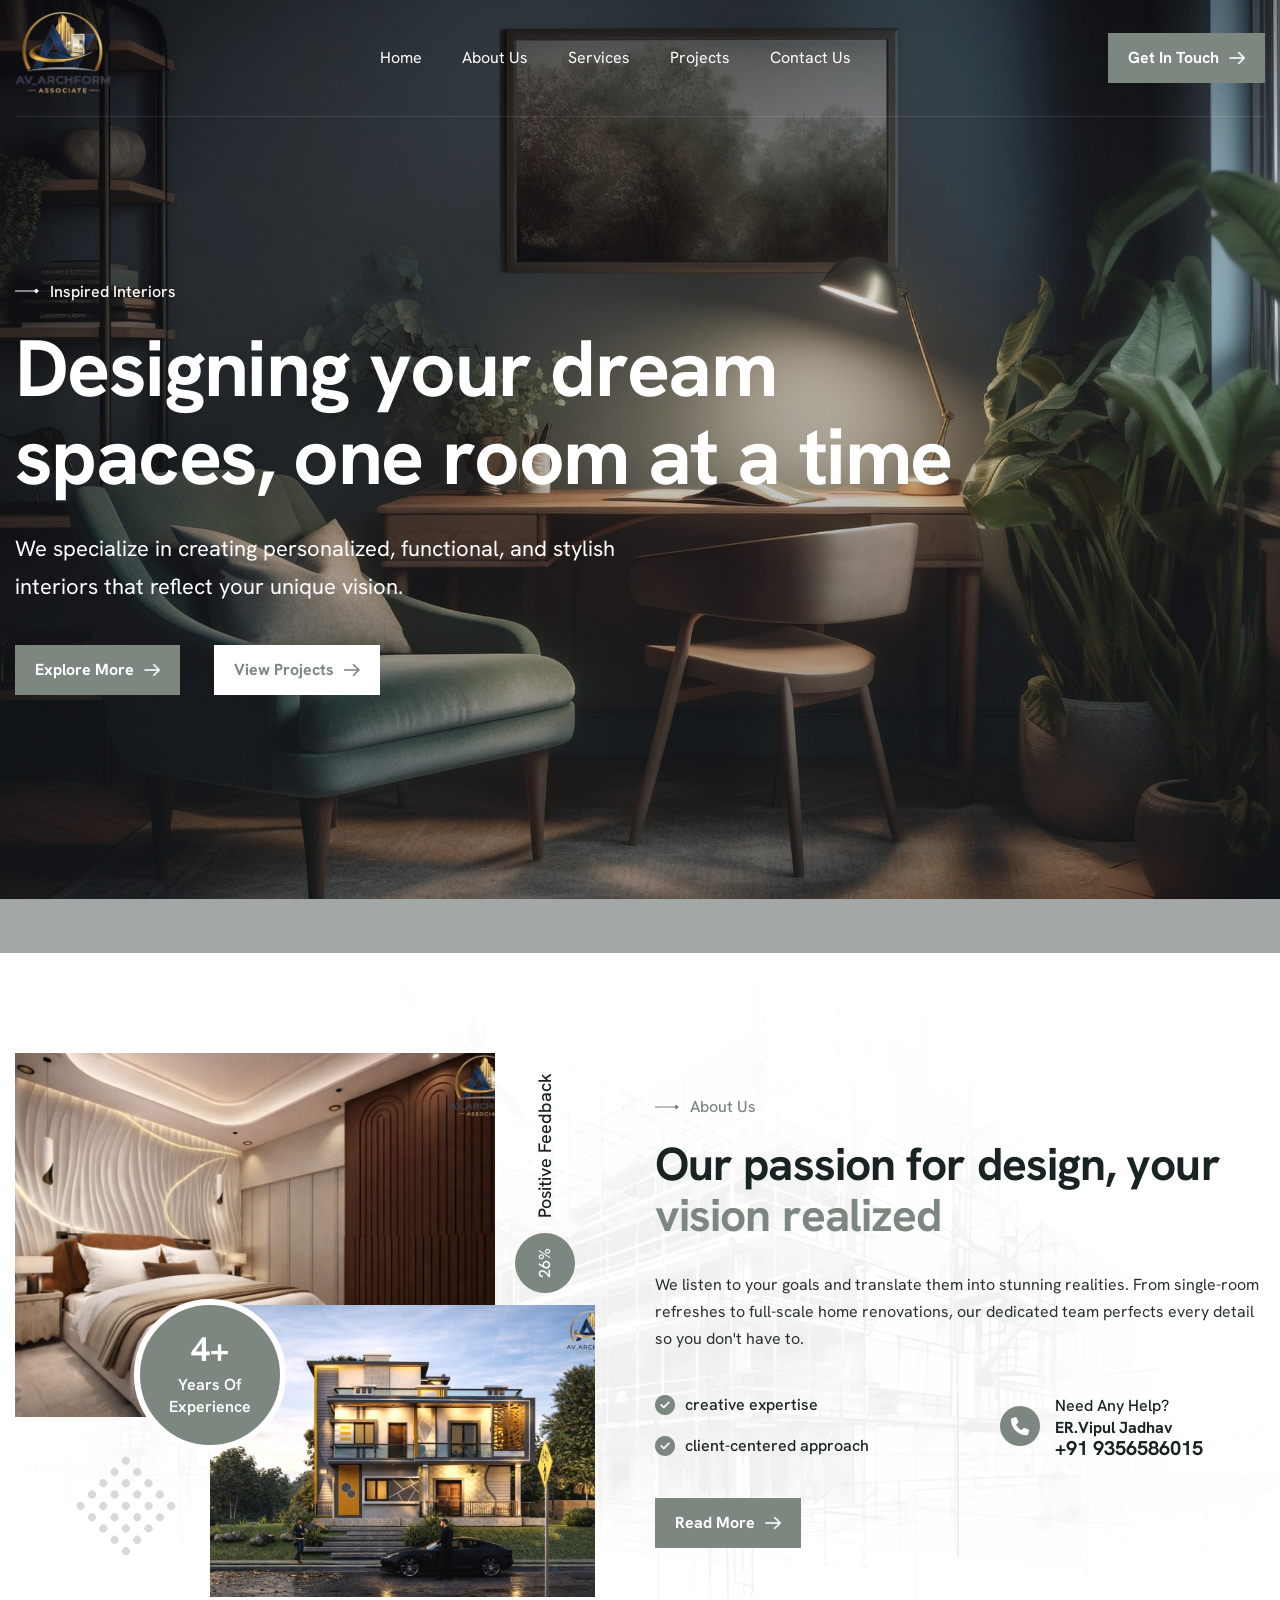
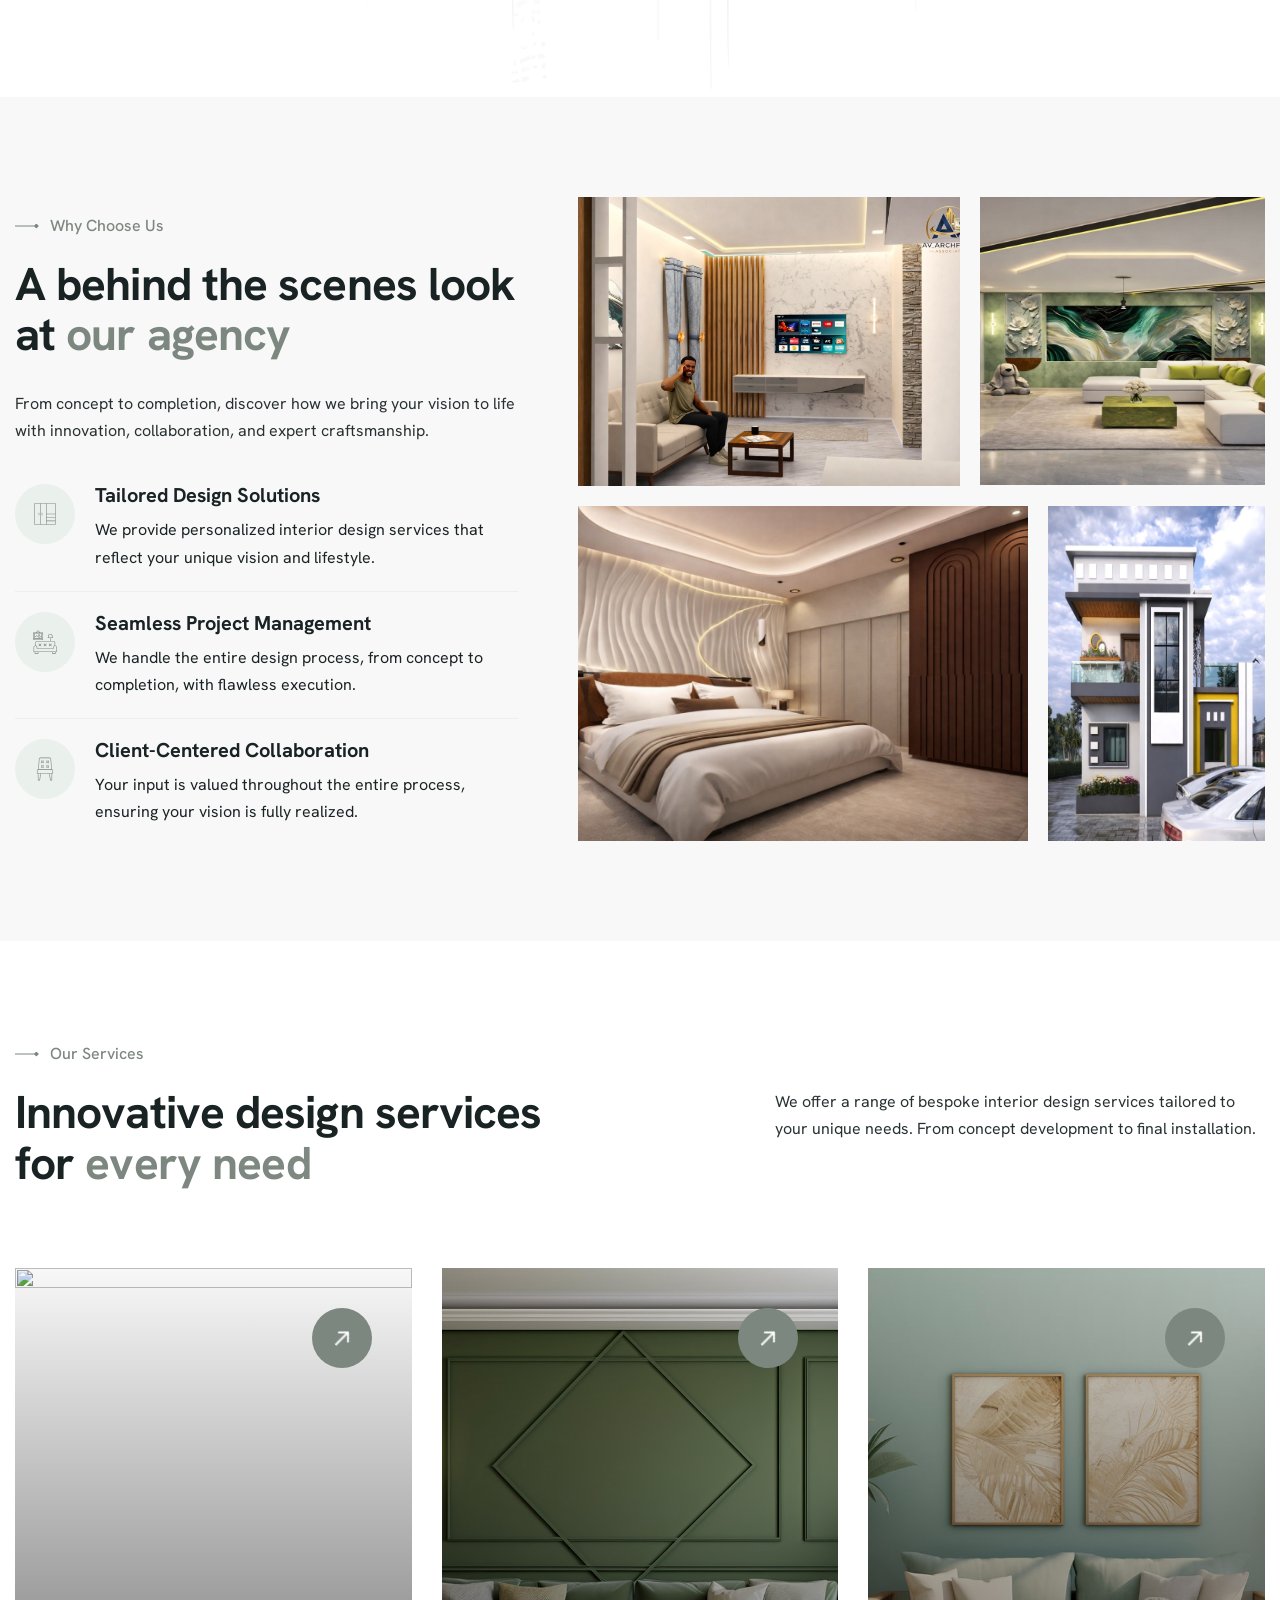
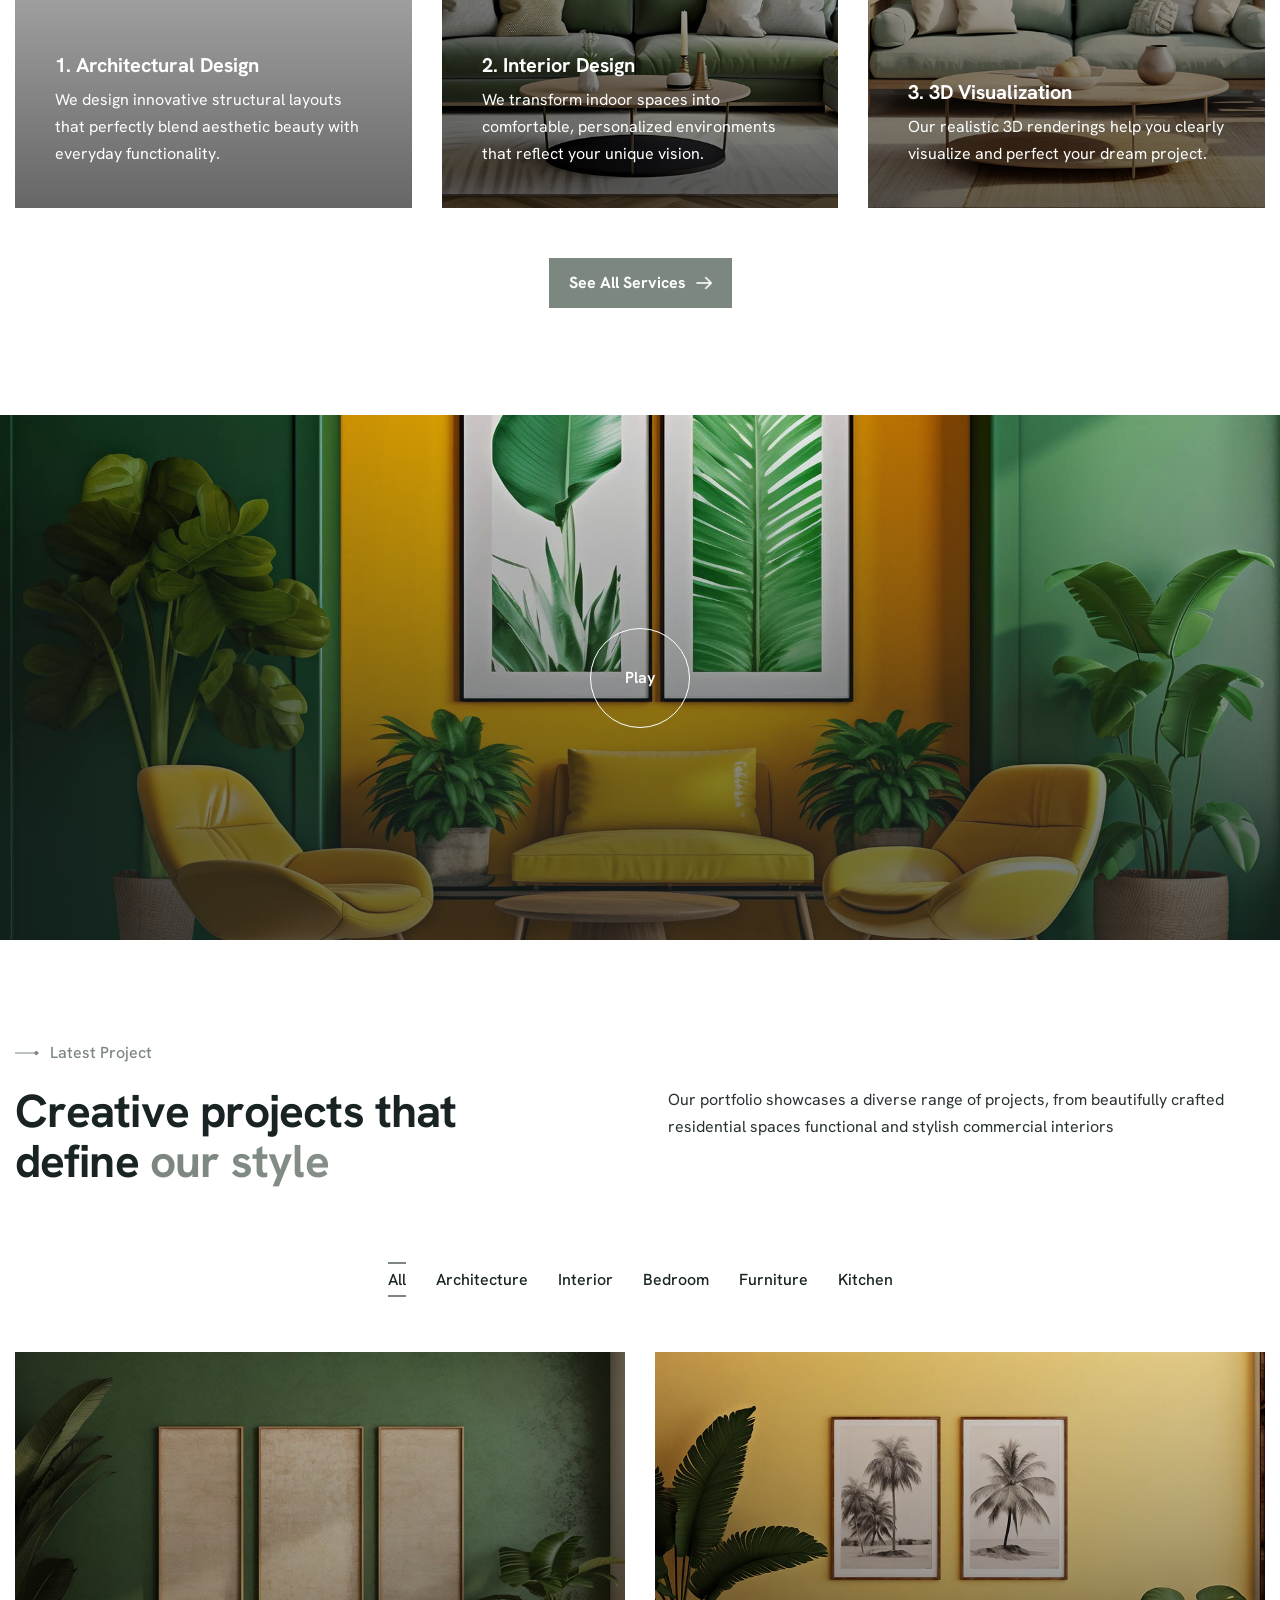
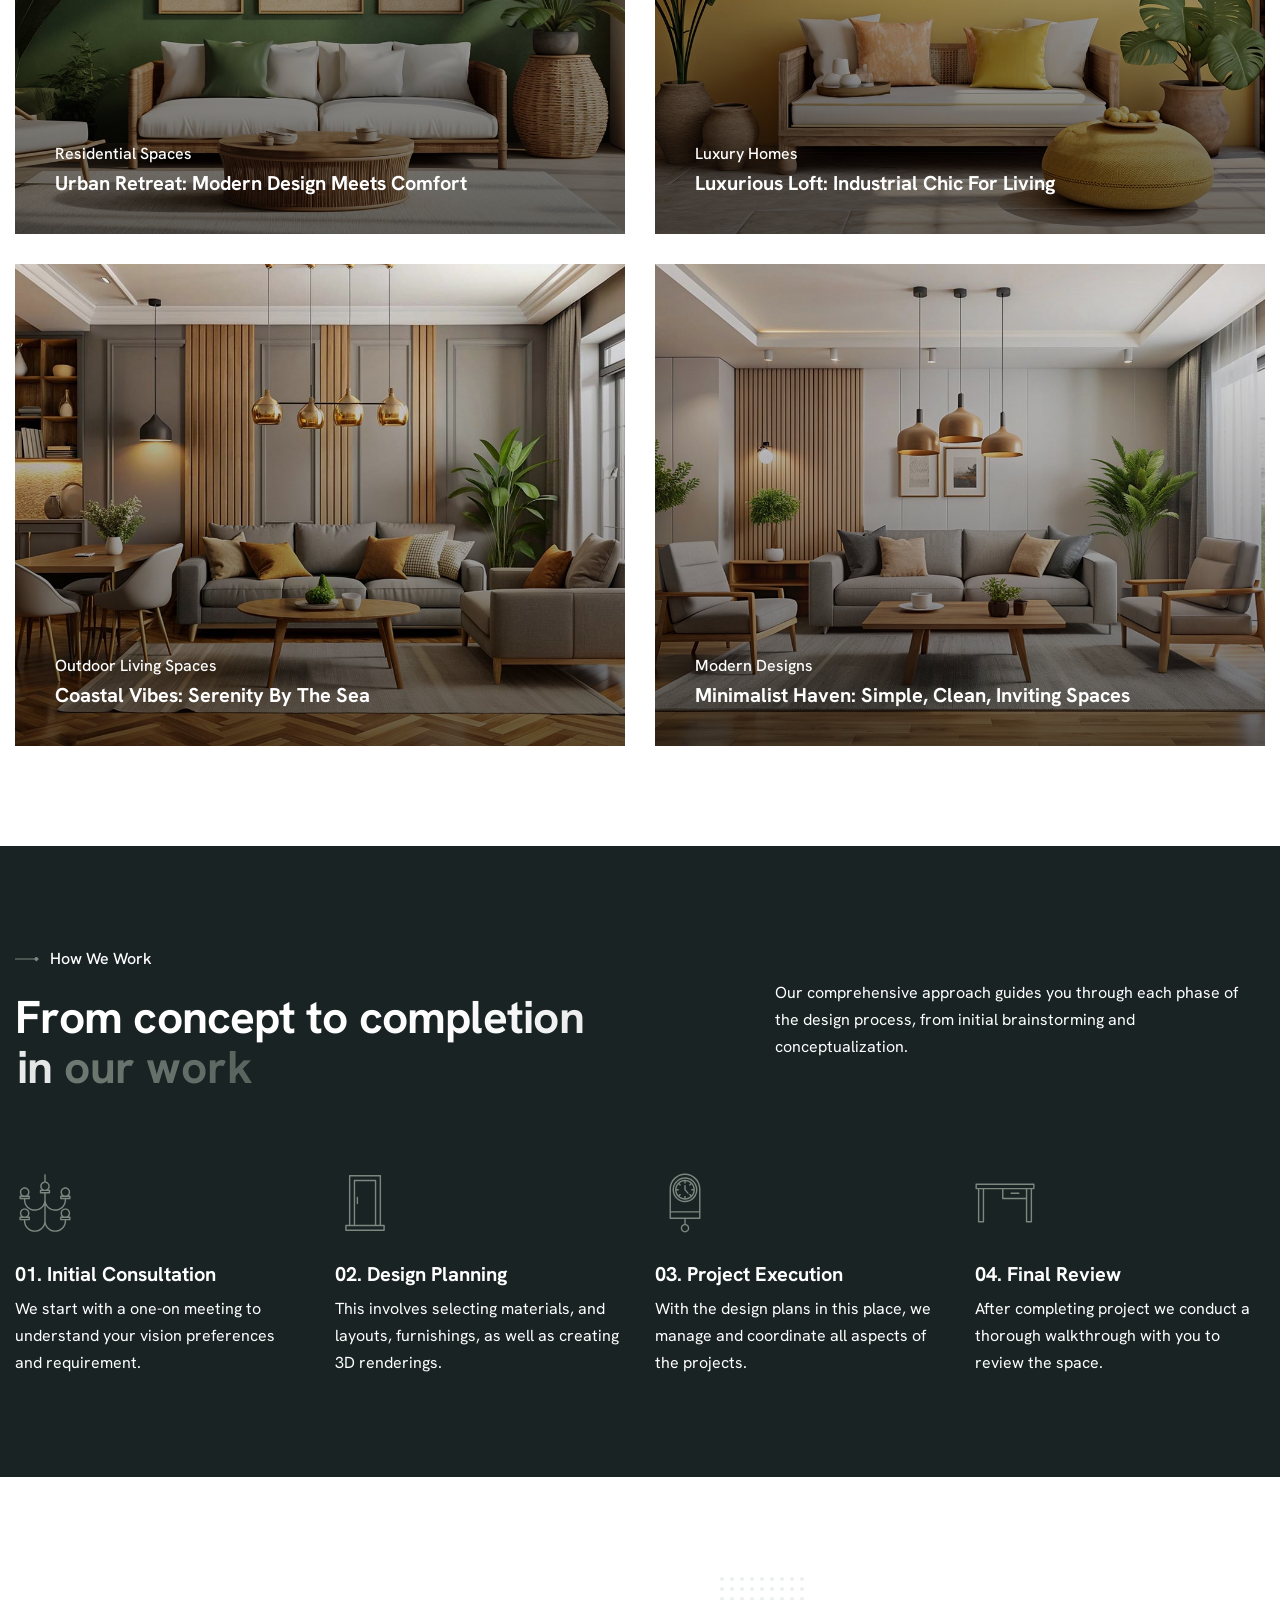
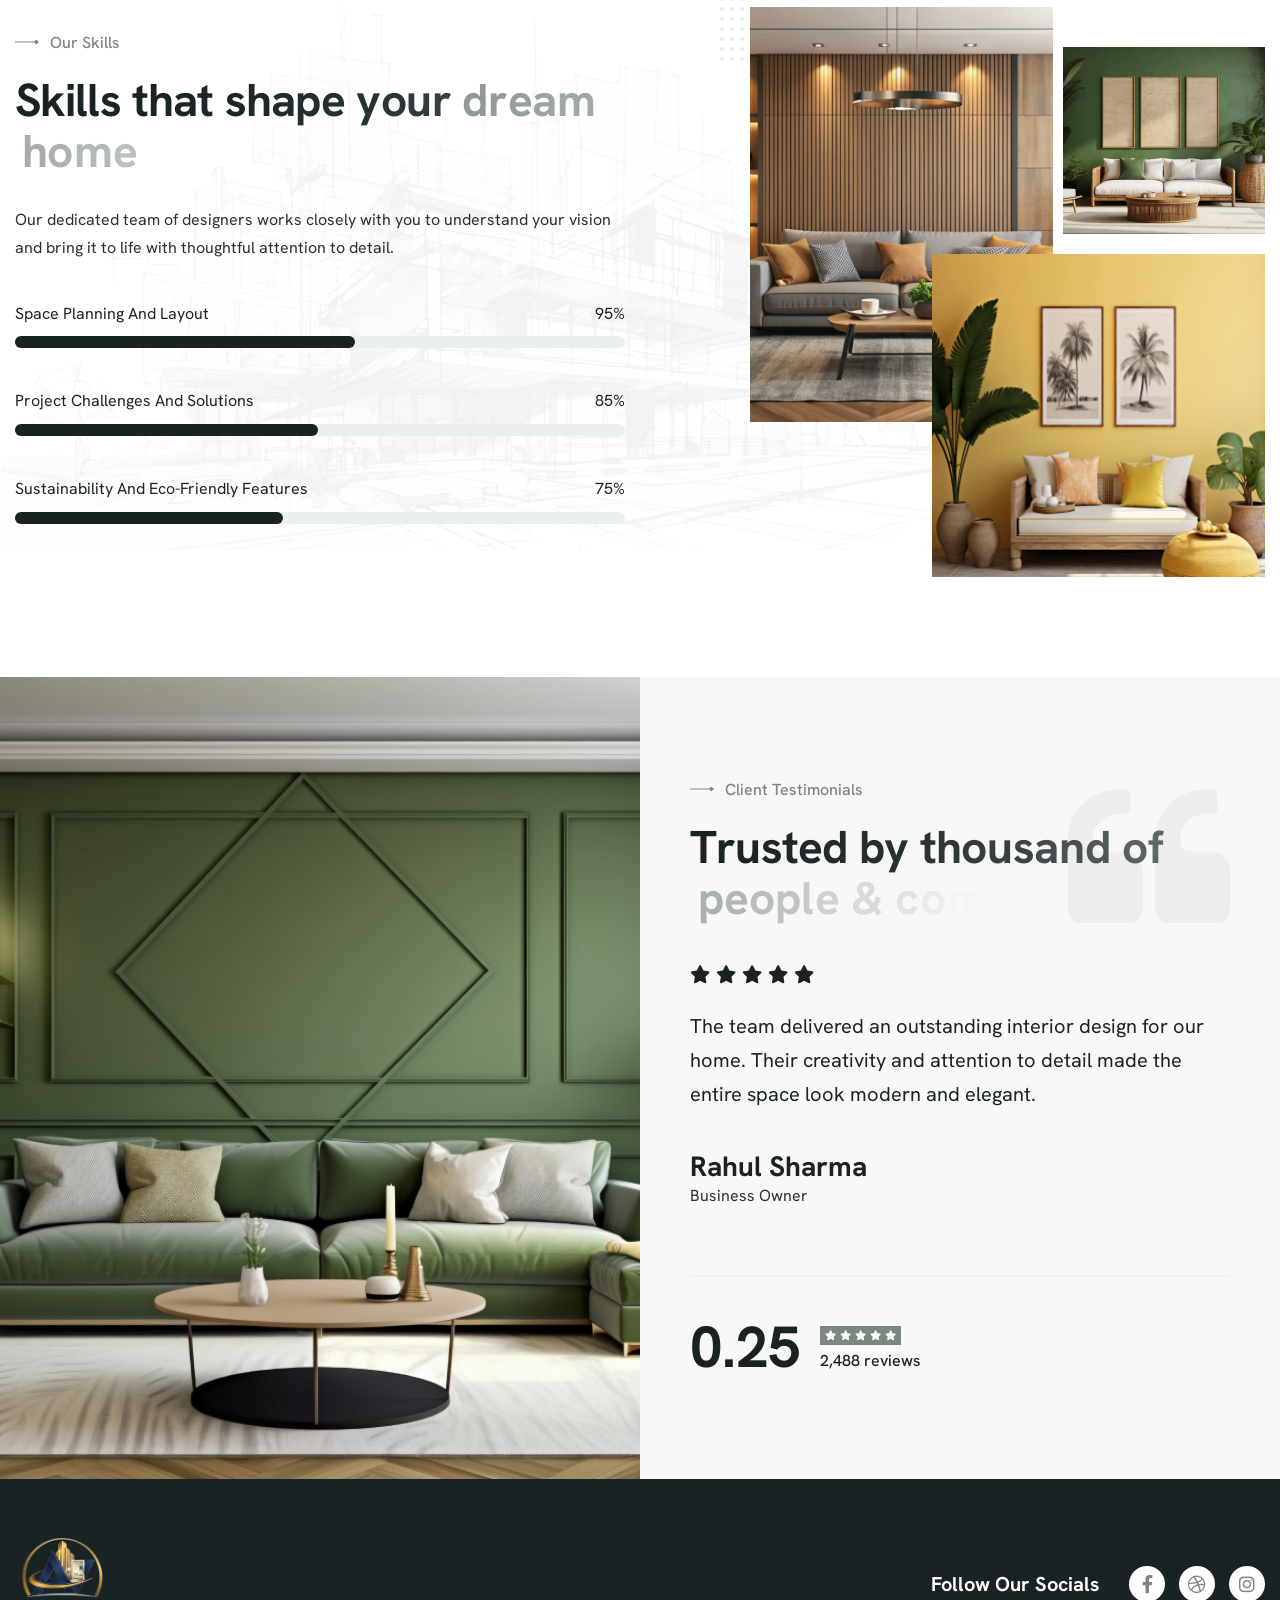
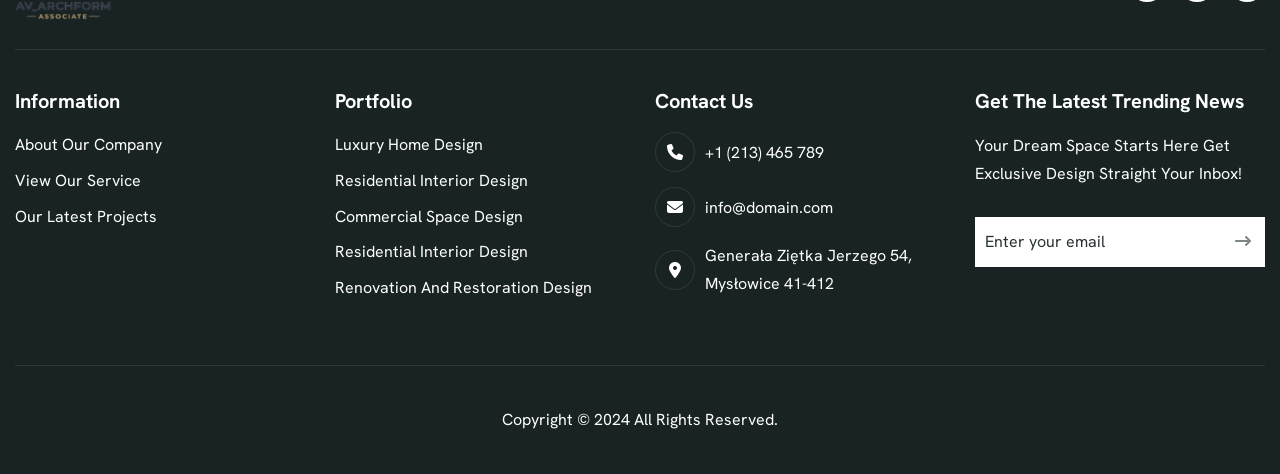
==== commit e9856965: "updated code" ====
--- a/index.html
+++ b/index.html
@@ -52,26 +52,26 @@
 			<nav class="container">
 				<div class="navbar navbar-expand-lg">
 					<!-- Logo Start -->
-					<a class="navbar-brand" href="index.html">
-						<img src="images/logo.svg" alt="Logo">
-					</a>
+					<a class="navbar-brand" href="index.html" style="display: flex; align-items: center; padding: 0; margin: 0;">
+    <img class="mobile-logo-nudge" src="images/logo.png" alt="Logo" style="height: 60px; width: auto; object-fit: contain; transform: scale(1.4); transform-origin: left center; margin-top: -10px;">
+</a>
 					<!-- Logo End -->
 
 					<!-- Main Menu Start -->
 					<div class="collapse navbar-collapse main-menu">
                         <div class="nav-menu-wrapper">
                             <ul class="navbar-nav mr-auto" id="menu">
-                                <li class="nav-item submenu"><a class="nav-link" href="index.html">Home</a>
-                                    <ul>
+                                <li class="nav-item"><a class="nav-link" href="index.html">Home</a>
+                                    <!-- <ul>
                                         <li class="nav-item"><a class="nav-link" href="index-2.html">Home - Image</a></li>
                                         <li class="nav-item"><a class="nav-link" href="index-video.html">Home - Video</a></li>
                                         <li class="nav-item"><a class="nav-link" href="index-slider.html">Home - Slider</a></li>
-                                    </ul>
+                                    </ul> -->
                                 </li>                                
                                 <li class="nav-item"><a class="nav-link" href="about.html">About Us</a>
                                 <li class="nav-item"><a class="nav-link" href="services.html">Services</a></li>
                                 <li class="nav-item"><a class="nav-link" href="projects.html">Projects</a></li>
-                                <li class="nav-item"><a class="nav-link" href="blog.html">Blog</a></li>
+                                <!-- <li class="nav-item"><a class="nav-link" href="blog.html">Blog</a></li>
                                 <li class="nav-item submenu"><a class="nav-link" href="#">Pages</a>
                                     <ul>                                        
                                         <li class="nav-item"><a class="nav-link" href="service-single.html">Service Details</a></li>
@@ -81,7 +81,7 @@
                                         <li class="nav-item"><a class="nav-link" href="faqs.html">FAQs</a></li>
                                         <li class="nav-item"><a class="nav-link" href="404.html">404</a></li>
                                     </ul>
-                                </li>
+                                </li> -->
                                 <li class="nav-item"><a class="nav-link" href="contact.html">Contact Us</a></li>                             
                             </ul>
                         </div>
@@ -139,7 +139,7 @@
                         <!-- About Image 1 Start -->
                         <div class="about-img-1">
                             <figure class="image-anime reveal">
-                                <img src="images/about1.jpg" alt="">
+                                <img src="images/img/img1.jpeg" alt="">
                             </figure>
                         </div>
                         <!-- About Image 1 End -->
@@ -147,7 +147,7 @@
                         <!-- About Image 2 Start -->
                         <div class="about-img-2">
                             <figure class="image-anime reveal">
-                                <img src="images/about2.jpg" alt="">
+                                <img src="images/img/img2.jpg" alt="">
                             </figure>
 
                             <!-- Feedback Counter Start -->
@@ -176,7 +176,7 @@
                         <div class="section-title">
                             <h3 class="wow fadeInUp">about us</h3>
                             <h2 class="text-anime-style-2" data-cursor="-opaque">Our passion for design, your <span>vision realized</span></h2>
-                            <p class="wow fadeInUp" data-wow-delay="0.2s">Our dedicated team of designers works closely with you to understand your vision and bring it to life with thoughtful attention to detail. Whether it's transforming a single room or an entire home.</p>
+                            <p class="wow fadeInUp" data-wow-delay="0.2s">We listen to your goals and translate them into stunning realities. From single-room refreshes to full-scale home renovations, our dedicated team perfects every detail so you don't have to.</p>
                         </div>
                         <!-- Section Title End -->
 
@@ -210,13 +210,14 @@
                                     </div>
                                     <div class="about-contact-content">
                                         <p>need any help?</p>
-                                        <h3>+(1) 235 800 999</h3>
+                                        <h6>ER.Vipul Jadhav</h6>
+                                        <h3>+91 9356586015</h3>
                                     </div>
                                 </div>
                                 <!-- About Contact Item End -->
 
                                 <!-- About Contact Item Start -->
-                                <div class="about-contact-item wow fadeInUp" data-wow-delay="0.6s">
+                                <!-- <div class="about-contact-item wow fadeInUp" data-wow-delay="0.6s">
                                     <div class="icon-box">
                                         <figure class="image-anime">
                                             <img src="images/author-1.jpg" alt="">
@@ -226,7 +227,7 @@
                                         <h3>leslie alexander</h3>
                                         <p>co founder</p>
                                     </div>
-                                </div>
+                                </div> -->
                                 <!-- About Contact Item End -->
                             </div>
                             <!-- About Content Info End -->
@@ -321,7 +322,7 @@
                             <!-- Why Choose img 1 Start -->
                             <div class="why-choose-img-1">
                                 <figure class="image-anime reveal">
-                                    <img src="images/why-choose-img-1.jpg" alt="">
+                                    <img src="images/img/img3.jpg" alt="">
                                 </figure>
                             </div>
                             <!-- Why Choose img 1 End -->
@@ -329,7 +330,7 @@
                             <!-- Why Choose img 2 Start -->
                             <div class="why-choose-img-2">
                                 <figure class="image-anime reveal">
-                                    <img src="images/why-choose-img-2.jpg" alt="">
+                                    <img src="images/img/img6.jpg" alt="">
                                 </figure>
                             </div>
                             <!-- Why Choose img 2 End -->
@@ -341,7 +342,7 @@
                             <!-- Why Choose img 3 Start -->
                             <div class="why-choose-img-3">
                                 <figure class="image-anime reveal">
-                                    <img src="images/why-choose-img-3.jpg" alt="">
+                                    <img src="images/img/img5.jpg" alt="">
                                 </figure>
                             </div>
                             <!-- Why Choose img 3 End -->
@@ -349,7 +350,7 @@
                             <!-- Why Choose img 4 Start -->
                             <div class="why-choose-img-4">
                                 <figure class="image-anime reveal">
-                                    <img src="images/why-choose-img-4.jpg" alt="">
+                                    <img src="images/img/img4.jpg" alt="">
                                 </figure>
                             </div>
                             <!-- Why Choose img 4 End -->
@@ -407,8 +408,8 @@
 
                         <!-- Service Content Start -->
                         <div class="service-content">
-                            <h3><a href="service-single.html">residential interior design</a></h3>
-                            <p>We create personalized living spaces that reflect your style and functional needs.</p>
+                            <h3><a href="service-single.html">1. Architectural Design</a></h3>
+                            <p>We design innovative structural layouts that perfectly blend aesthetic beauty with everyday functionality.</p>
                         </div>
                         <!-- Service Content End -->
                     </div>
@@ -436,8 +437,8 @@
 
                         <!-- Service Content Start -->
                         <div class="service-content">
-                            <h3><a href="service-single.html">commercial interior design</a></h3>
-                            <p>Enhancing business environments with professional, functional, and aesthetically.</p>
+                            <h3><a href="service-single.html">2. Interior Design</a></h3>
+                            <p>We transform indoor spaces into comfortable, personalized environments that reflect your unique vision.</p>
                         </div>
                         <!-- Service Content End -->
                     </div>
@@ -465,8 +466,8 @@
 
                         <!-- Service Content Start -->
                         <div class="service-content">
-                            <h3><a href="service-single.html">furniture and decor selection</a></h3>
-                            <p>Our experts help you choose the perfect furniture and decor complement your style.</p>
+                            <h3><a href="service-single.html">3. 3D Visualization</a></h3>
+                            <p>Our realistic 3D renderings help you clearly visualize and perfect your dream project.</p>
                         </div>
                         <!-- Service Content End -->
                     </div>
@@ -731,61 +732,7 @@
                     </div>
                     <!-- How We Work List End -->
 
-                    <!-- How Work Company Slider Start -->
-                    <div class="how-work-company-slider">
-                        <div class="swiper">
-                            <div class="swiper-wrapper">
-                                <!-- Company Support Logo Start -->
-                                <div class="swiper-slide">
-                                    <div class="company-logo">
-                                        <img src="images/company-logo-1.svg" alt="">
-                                    </div>
-                                </div>
-                                <!-- Company Support Logo End -->
-
-                                <!-- Company Support Logo Start -->
-                                <div class="swiper-slide">
-                                    <div class="company-logo">
-                                        <img src="images/company-logo-2.svg" alt="">
-                                    </div>
-                                </div>
-                                <!-- Company Support Logo End -->
-
-                                <!-- Company Support Logo Start -->
-                                <div class="swiper-slide">
-                                    <div class="company-logo">
-                                        <img src="images/company-logo-3.svg" alt="">
-                                    </div>
-                                </div>
-                                <!-- Company Support Logo End -->
-                                
-                                <!-- Company Support Logo Start -->
-                                <div class="swiper-slide">
-                                    <div class="company-logo">
-                                        <img src="images/company-logo-4.svg" alt="">
-                                    </div>
-                                </div>
-                                <!-- Company Support Logo End -->
-                                
-                                <!-- Company Support Logo Start -->
-                                <div class="swiper-slide">
-                                    <div class="company-logo">
-                                        <img src="images/company-logo-5.svg" alt="">
-                                    </div>
-                                </div>
-                                <!-- Company Support Logo End -->
-                                
-                                <!-- Company Support Logo Start -->
-                                <div class="swiper-slide">
-                                    <div class="company-logo">
-                                        <img src="images/company-logo-1.svg" alt="">
-                                    </div>
-                                </div>
-                                <!-- Company Support Logo End -->
-                            </div>
-                        </div>
-                    </div>
-                    <!-- How Work Company Slider End -->
+                    
                 </div>
             </div>
         </div>
@@ -915,70 +862,114 @@
                         <!-- Section Title End -->
 
                         <!-- Testimonial Slider Start -->
-                        <div class="testimonial-slider">
-                            <div class="swiper">
-                                <div class="swiper-wrapper" data-cursor-text="Drag">
-                                    <!-- Testimonial Slide Start -->
-                                    <div class="swiper-slide">
-                                        <div class="testimonial-item">	
-                                            <div class="testimonial-rating">
-                                                <i class="fa-solid fa-star"></i>
-                                                <i class="fa-solid fa-star"></i>
-                                                <i class="fa-solid fa-star"></i>
-                                                <i class="fa-solid fa-star"></i>
-                                                <i class="fa-solid fa-star"></i>
-                                            </div>                                        
-                                            <div class="testimonial-body">
-                                                <div class="testimonial-content">
-                                                    <p>I couldn't be happier with the transformation of my home! From our very first consultation, the team at took the time to understand my vision and preferences.</p>
-                                                </div>
-                                            </div>
-                                            <div class="testimonial-body">
-                                                <div class="author-image">
-                                                    <figure class="image-anime">
-                                                        <img src="images/author-1.jpg" alt="">
-                                                    </figure>
-                                                </div>            
-                                                <div class="author-content">
-                                                    <h3>arlene mcCoy</h3>
-                                                    <p>co. founder</p>
-                                                </div>
-                                            </div>
-                                        </div>
-                                    </div>
-                                    <!-- Testimonial Slide End -->
-
-                                    <!-- Testimonial Slide Start -->
-                                    <div class="swiper-slide">
-                                        <div class="testimonial-item">	
-                                            <div class="testimonial-rating">
-                                                <i class="fa-solid fa-star"></i>
-                                                <i class="fa-solid fa-star"></i>
-                                                <i class="fa-solid fa-star"></i>
-                                                <i class="fa-solid fa-star"></i>
-                                                <i class="fa-solid fa-star"></i>
-                                            </div>                                        
-                                            <div class="testimonial-content">
-                                                <p>I couldn't be happier with the transformation of my home! From our very first consultation, the team at took the time to understand my vision and preferences.</p>
-                                            </div>
-                                            <div class="testimonial-body">
-                                                <div class="author-image">
-                                                    <figure class="image-anime">
-                                                        <img src="images/author-1.jpg" alt="">
-                                                    </figure>
-                                                </div>            
-                                                <div class="author-content">
-                                                    <h3>arlene mcCoy</h3>
-                                                    <p>co founder</p>
-                                                </div>
-                                            </div>
-                                        </div>
-                                    </div>
-                                    <!-- Testimonial Slide End -->
-                                </div>
-                            </div>
-                        </div>
-                        <!-- Testimonial Slider End -->
+<div class="testimonial-slider">
+    <div class="swiper">
+        <div class="swiper-wrapper" data-cursor-text="Drag">
+
+            <!-- Testimonial 1 -->
+            <div class="swiper-slide">
+                <div class="testimonial-item">	
+                    <div class="testimonial-rating">
+                        <i class="fa-solid fa-star"></i>
+                        <i class="fa-solid fa-star"></i>
+                        <i class="fa-solid fa-star"></i>
+                        <i class="fa-solid fa-star"></i>
+                        <i class="fa-solid fa-star"></i>
+                    </div>                                        
+                    <div class="testimonial-content">
+                        <p>The team delivered an outstanding interior design for our home. Their creativity and attention to detail made the entire space look modern and elegant.</p>
+                    </div>
+                    <div class="author-content">
+                        <h3>Rahul Sharma</h3>
+                        <p>Business Owner</p>
+                    </div>
+                </div>
+            </div>
+
+            <!-- Testimonial 2 -->
+            <div class="swiper-slide">
+                <div class="testimonial-item">	
+                    <div class="testimonial-rating">
+                        <i class="fa-solid fa-star"></i>
+                        <i class="fa-solid fa-star"></i>
+                        <i class="fa-solid fa-star"></i>
+                        <i class="fa-solid fa-star"></i>
+                        <i class="fa-solid fa-star"></i>
+                    </div>                                        
+                    <div class="testimonial-content">
+                        <p>Very professional team with excellent design ideas. They helped us redesign our living room beautifully within our budget.</p>
+                    </div>
+                    <div class="author-content">
+                        <h3>Priya Desai</h3>
+                        <p>Software Engineer</p>
+                    </div>
+                </div>
+            </div>
+
+            <!-- Testimonial 3 -->
+            <div class="swiper-slide">
+                <div class="testimonial-item">	
+                    <div class="testimonial-rating">
+                        <i class="fa-solid fa-star"></i>
+                        <i class="fa-solid fa-star"></i>
+                        <i class="fa-solid fa-star"></i>
+                        <i class="fa-solid fa-star"></i>
+                        <i class="fa-solid fa-star"></i>
+                    </div>                                        
+                    <div class="testimonial-content">
+                        <p>The project was completed on time with perfect finishing. Their team was cooperative and always available to solve our queries.</p>
+                    </div>
+                    <div class="author-content">
+                        <h3>Amit Patel</h3>
+                        <p>Entrepreneur</p>
+                    </div>
+                </div>
+            </div>
+
+            <!-- Testimonial 4 -->
+            <div class="swiper-slide">
+                <div class="testimonial-item">	
+                    <div class="testimonial-rating">
+                        <i class="fa-solid fa-star"></i>
+                        <i class="fa-solid fa-star"></i>
+                        <i class="fa-solid fa-star"></i>
+                        <i class="fa-solid fa-star"></i>
+                        <i class="fa-solid fa-star"></i>
+                    </div>                                        
+                    <div class="testimonial-content">
+                        <p>I highly recommend their services. The designers perfectly understood our requirements and created a beautiful and comfortable home.</p>
+                    </div>
+                    <div class="author-content">
+                        <h3>Sneha Kulkarni</h3>
+                        <p>Architect</p>
+                    </div>
+                </div>
+            </div>
+
+            <!-- Testimonial 5 -->
+            <div class="swiper-slide">
+                <div class="testimonial-item">	
+                    <div class="testimonial-rating">
+                        <i class="fa-solid fa-star"></i>
+                        <i class="fa-solid fa-star"></i>
+                        <i class="fa-solid fa-star"></i>
+                        <i class="fa-solid fa-star"></i>
+                        <i class="fa-solid fa-star"></i>
+                    </div>                                        
+                    <div class="testimonial-content">
+                        <p>Great experience working with this team. Their innovative ideas and quality work exceeded our expectations.</p>
+                    </div>
+                    <div class="author-content">
+                        <h3>Rohit Verma</h3>
+                        <p>Marketing Manager</p>
+                    </div>
+                </div>
+            </div>
+
+        </div>
+    </div>
+</div>
+<!-- Testimonial Slider End -->
 
                         <!-- Testimonial Rating Counter Start -->
                         <div class="testimonial-rating-counter">
@@ -1006,134 +997,7 @@
     <!-- Our Testimonial End -->
 
     <!-- Our Blog Section Start -->
-    <div class="our-blog">
-        <div class="container">
-            <div class="row section-row align-items-center">
-                <div class="col-lg-6">
-                    <!-- Section Title Start -->
-                    <div class="section-title">
-                        <h3 class="wow fadeInUp">latest news</h3>
-                        <h2 class="text-anime-style-2" data-cursor="-opaque"><span>Your guide to</span> inspired interiors</h2>
-                    </div>
-                    <!-- Section Title End -->
-                </div>
-
-                <div class="col-lg-6">
-                    <!-- Section Title Content Start -->
-                    <div class="section-title-content">
-                        <p class="wow fadeInUp" data-wow-delay="0.2s">Your journey to inspired interiors begins here. Our blog offers a wealth of resources, including design tips, trend analyses.</p>
-                    </div>
-                    <!-- Section Title Content End -->
-                </div>
-            </div>
-
-            <div class="row">
-                <div class="col-lg-4 col-md-6">
-                    <!-- Post Item Start -->
-                    <div class="post-item wow fadeInUp">
-                        <!-- Post Featured Image Start-->
-                        <div class="post-featured-image">
-                            <figure>
-                                <a href="blog-single.html" class="image-anime" data-cursor-text="View">
-                                    <img src="images/post-1.jpg" alt="">
-                                </a>
-                            </figure>
-                        </div>
-                        <!-- Post Featured Image End -->
-
-                        <!-- Post Item Body Start -->
-                        <div class="post-item-body">
-                            <!-- Post Item Content Start -->
-                            <div class="post-item-content">
-                                <h3><a href="blog-single.html">How Does One Go About a Buying Furniture?</a></h3>
-                            </div>
-                            <!-- Post Item Content End -->
-
-                            <!-- Blog Item Button Start -->
-                            <div class="post-item-btn">
-                                <a href="blog-single.html" class="post-btn">read more</a>
-                            </div>
-                            <!-- Blog Item Button End -->
-                        </div>
-                        <!-- Post Item Body End -->
-                    </div>
-                    <!-- Post Item End -->
-                </div>
-
-                <div class="col-lg-4 col-md-6">
-                    <!-- Post Item Start -->
-                    <div class="post-item wow fadeInUp" data-wow-delay="0.2s">
-                        <!-- Post Featured Image Start-->
-                        <div class="post-featured-image">
-                            <figure>
-                                <a href="blog-single.html" class="image-anime" data-cursor-text="View">
-                                    <img src="images/post-2.jpg" alt="">
-                                </a>
-                            </figure>
-                        </div>
-                        <!-- Post Featured Image End -->
-
-                        <!-- Post Item Body Start -->
-                        <div class="post-item-body">
-                            <!-- Post Item Content Start -->
-                            <div class="post-item-content">
-                                <h3><a href="blog-single.html">Innovative Décor Ideas Shaping Homes Today</a></h3>
-                            </div>
-                            <!-- Post Item Content End -->
-
-                            <!-- Blog Item Button Start -->
-                            <div class="post-item-btn">
-                                <a href="blog-single.html" class="post-btn">read more</a>
-                            </div>
-                            <!-- Blog Item Button End -->
-                        </div>
-                        <!-- Post Item Body End -->
-                    </div>
-                    <!-- Post Item End -->
-                </div>
-
-                <div class="col-lg-4 col-md-6">
-                    <!-- Post Item Start -->
-                    <div class="post-item wow fadeInUp" data-wow-delay="0.4s">
-                        <!-- Post Featured Image Start-->
-                        <div class="post-featured-image">
-                            <figure>
-                                <a href="blog-single.html" class="image-anime" data-cursor-text="View">
-                                    <img src="images/post-3.jpg" alt="">
-                                </a>
-                            </figure>
-                        </div>
-                        <!-- Post Featured Image End -->
-
-                        <!-- Post Item Body Start -->
-                        <div class="post-item-body">
-                            <!-- Post Item Content Start -->
-                            <div class="post-item-content">
-                                <h3><a href="blog-single.html">Design Industry Updates You Should Know About</a></h3>
-                            </div>
-                            <!-- Post Item Content End -->
-
-                            <!-- Blog Item Button Start -->
-                            <div class="post-item-btn">
-                                <a href="blog-single.html" class="post-btn">read more</a>
-                            </div>
-                            <!-- Blog Item Button End -->
-                        </div>
-                        <!-- Post Item Body End -->
-                    </div>
-                    <!-- Post Item End -->
-                </div>
-
-                <div class="col-lg-12">
-                    <!-- Our Blog Footer Start -->
-                    <div class="our-blog-footer wow fadeInUp" data-wow-delay="0.6s">
-                        <a href="blog.html" class="btn-default">See All Blogs</a>
-                    </div>
-                    <!-- Our Blog Footer End -->
-                </div>
-            </div>
-        </div>
-    </div>
+    
     <!-- Our Blog Section End -->
 
     <!-- Footer Start -->
@@ -1147,7 +1011,9 @@
                             <div class="col-md-6">
                                 <!-- Footer Logo Start -->
                                 <div class="footer-logo">
-                                    <img src="images/footer-logo.svg" alt="">
+                                    <a class="navbar-brand" href="index.html" style="display: flex; align-items: center; padding: 0; margin: 0;">
+    <img class="mobile-logo-nudge" src="images/logo.png" alt="Logo" style="height: 60px; width: auto; object-fit: contain; transform: scale(1.4); transform-origin: left center; margin-top: -10px;">
+</a>
                                 </div>
                                 <!-- Footer Logo End -->
                             </div>
@@ -1178,8 +1044,8 @@
                         <ul>
                             <li><a href="about.html">about our company</a></li>
                             <li><a href="services.html">view our service</a></li>
-                            <li><a href="#">careers at company</a></li>
-                            <li><a href="blog.html">read our blog</a></li>
+                            <!-- <li><a href="#">careers at company</a></li>
+                            <li><a href="blog.html">read our blog</a></li> -->
                             <li><a href="projects.html">our latest projects</a></li>
                         </ul>
                      </div>
--- a/css/custom.css
+++ b/css/custom.css
@@ -4702,4 +4702,4 @@
 	.error-page-image img{
         max-width: 100%;
     }
-}+}
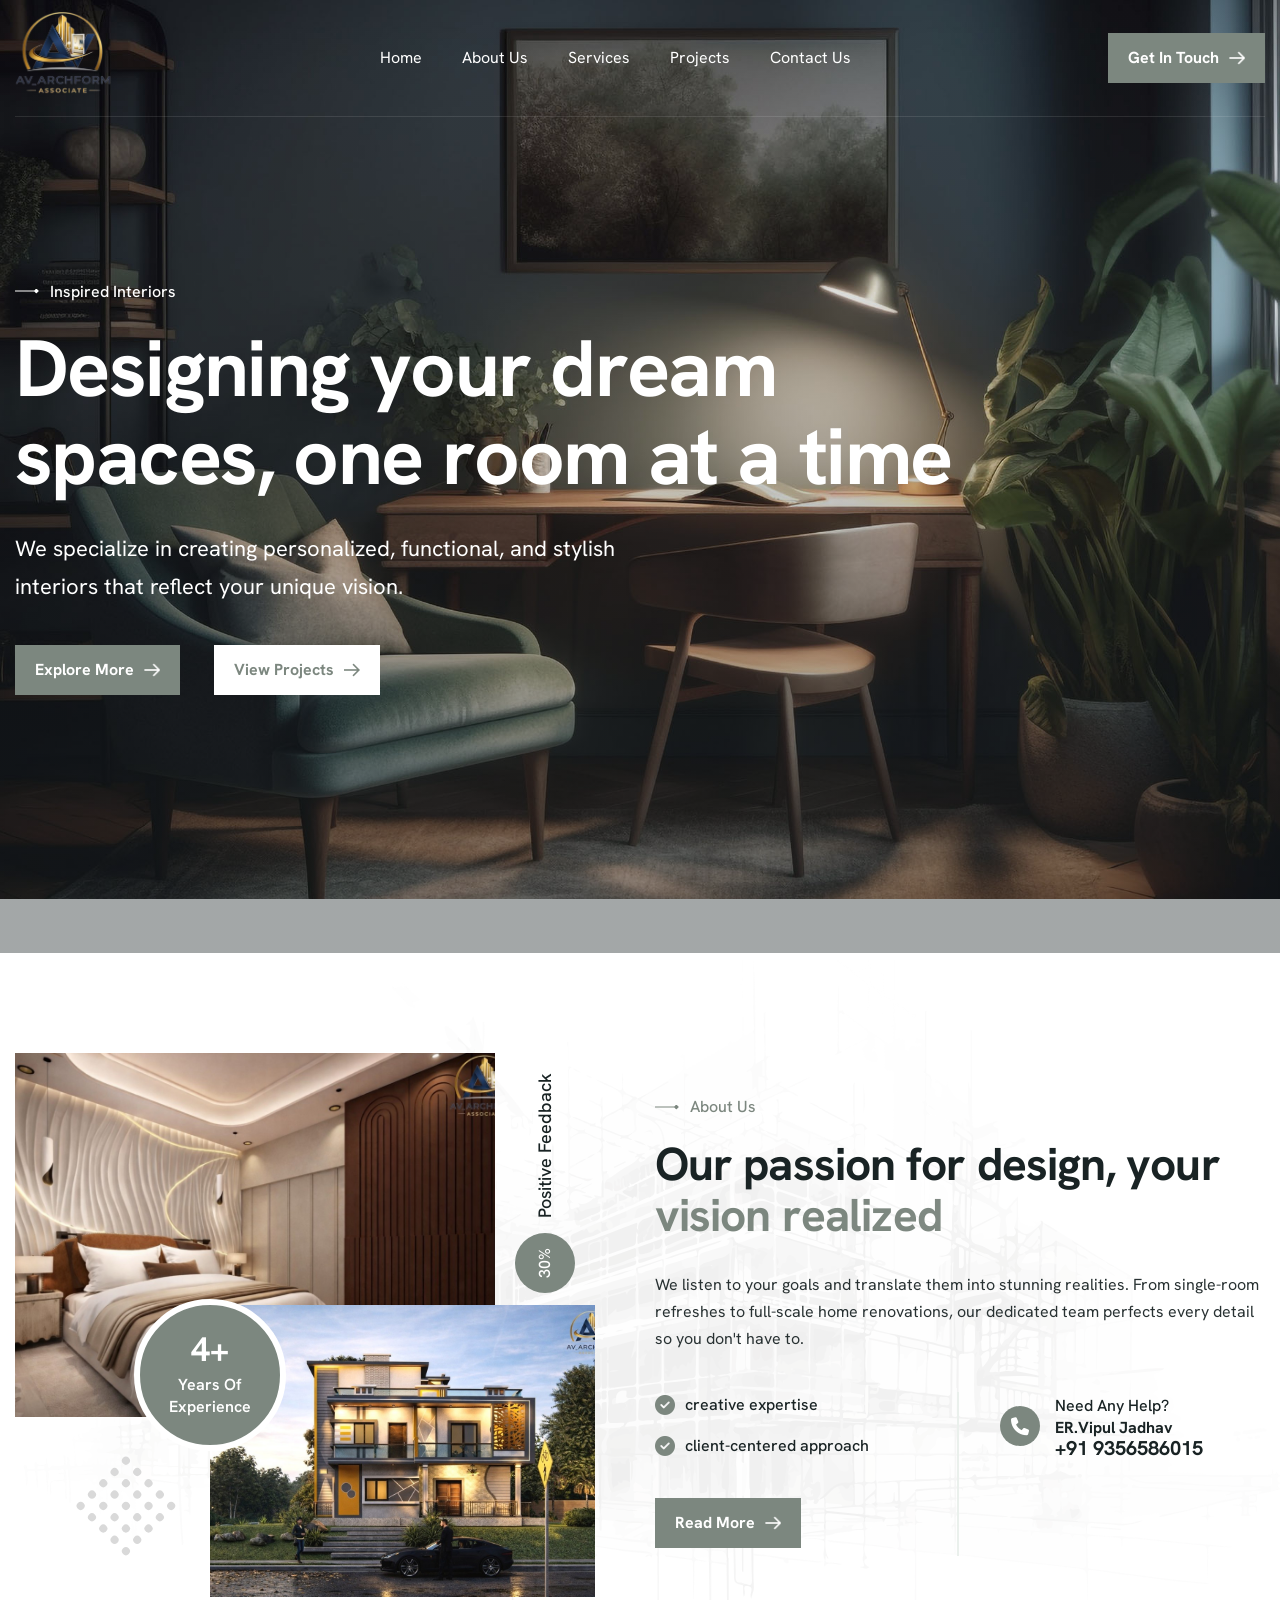
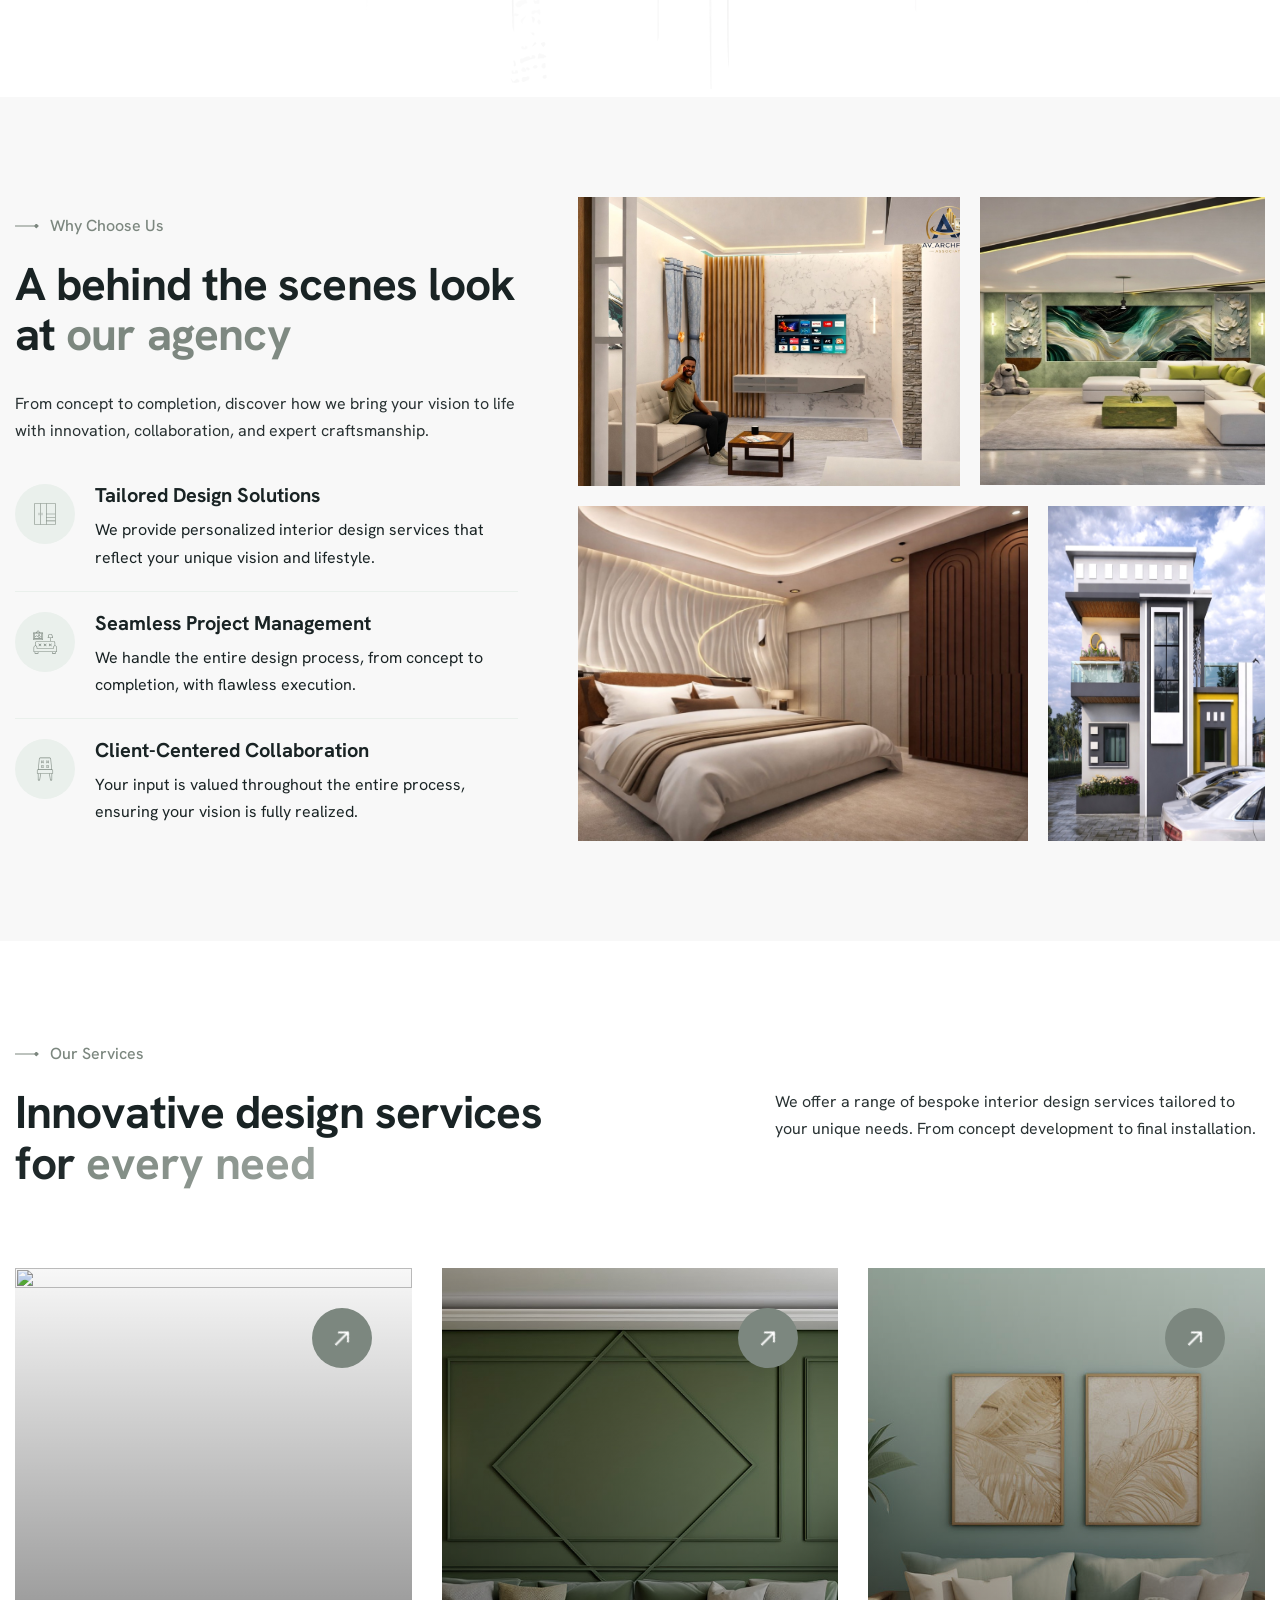
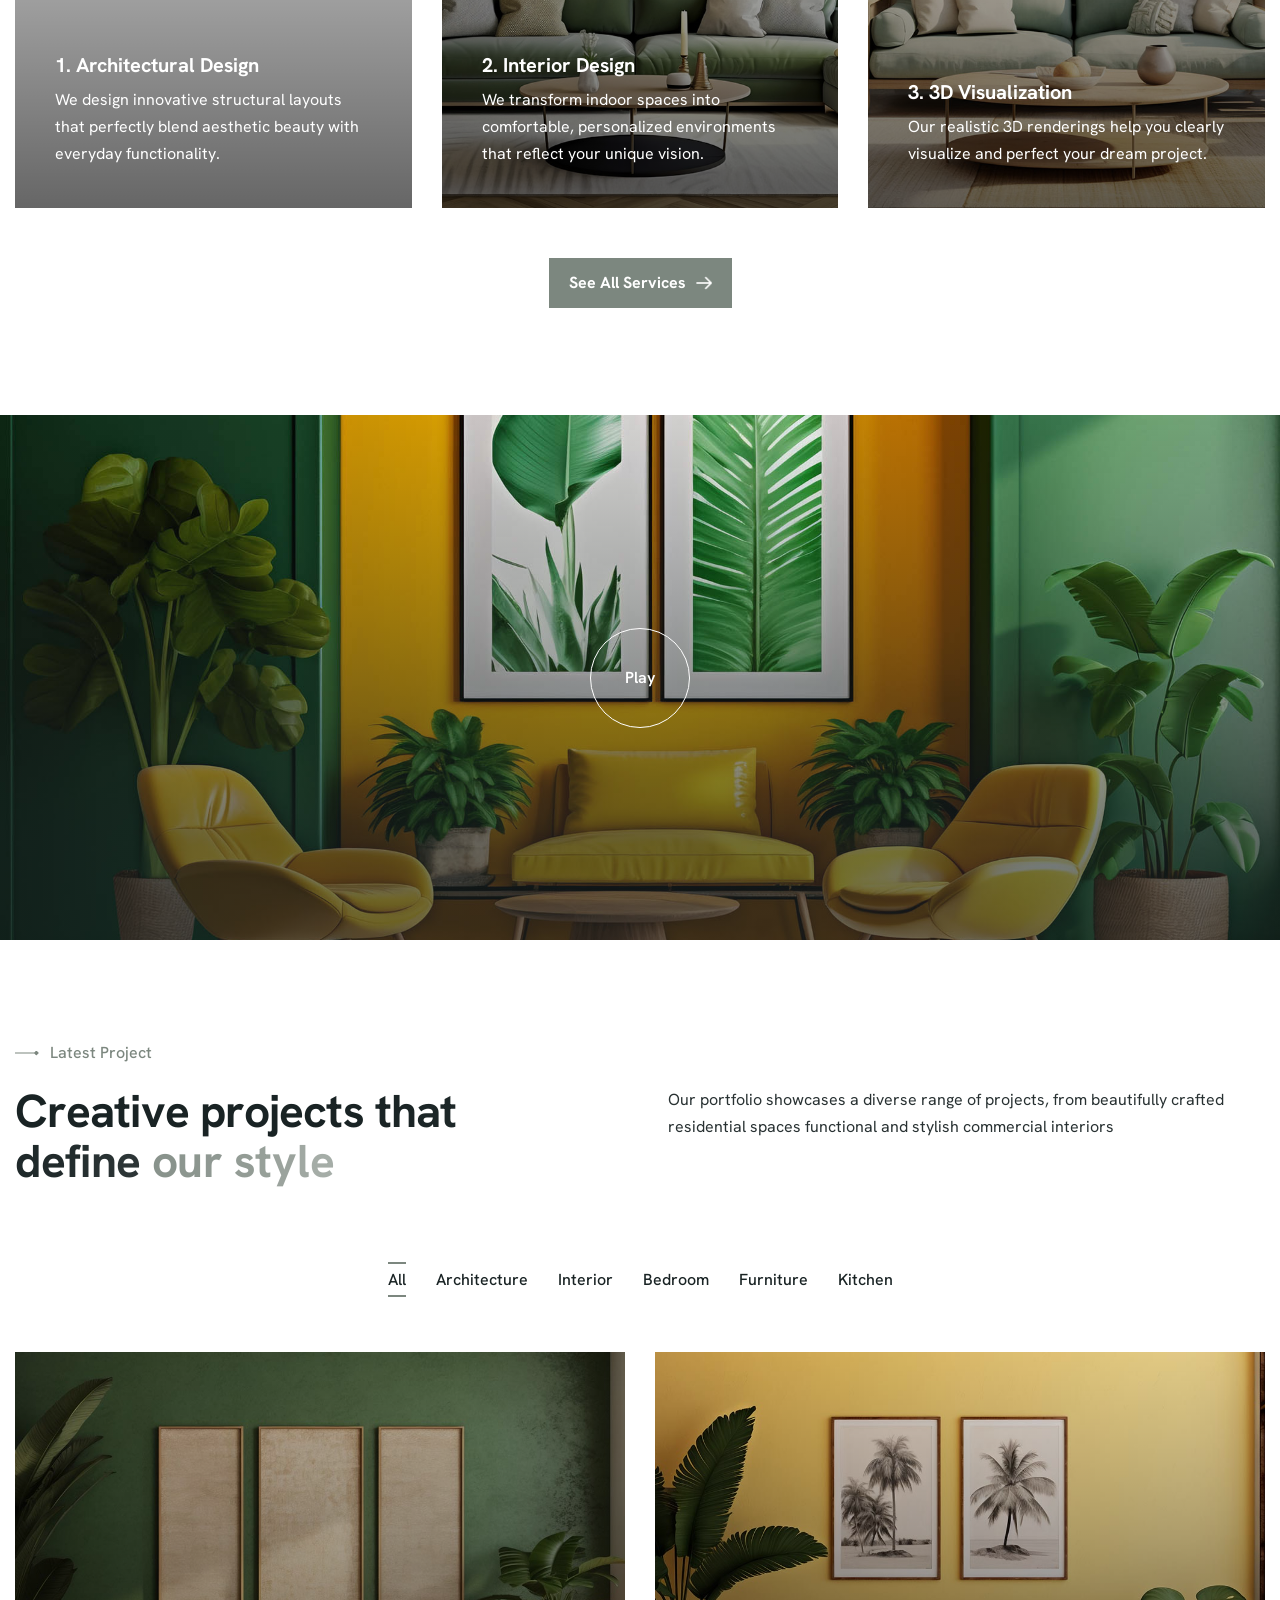
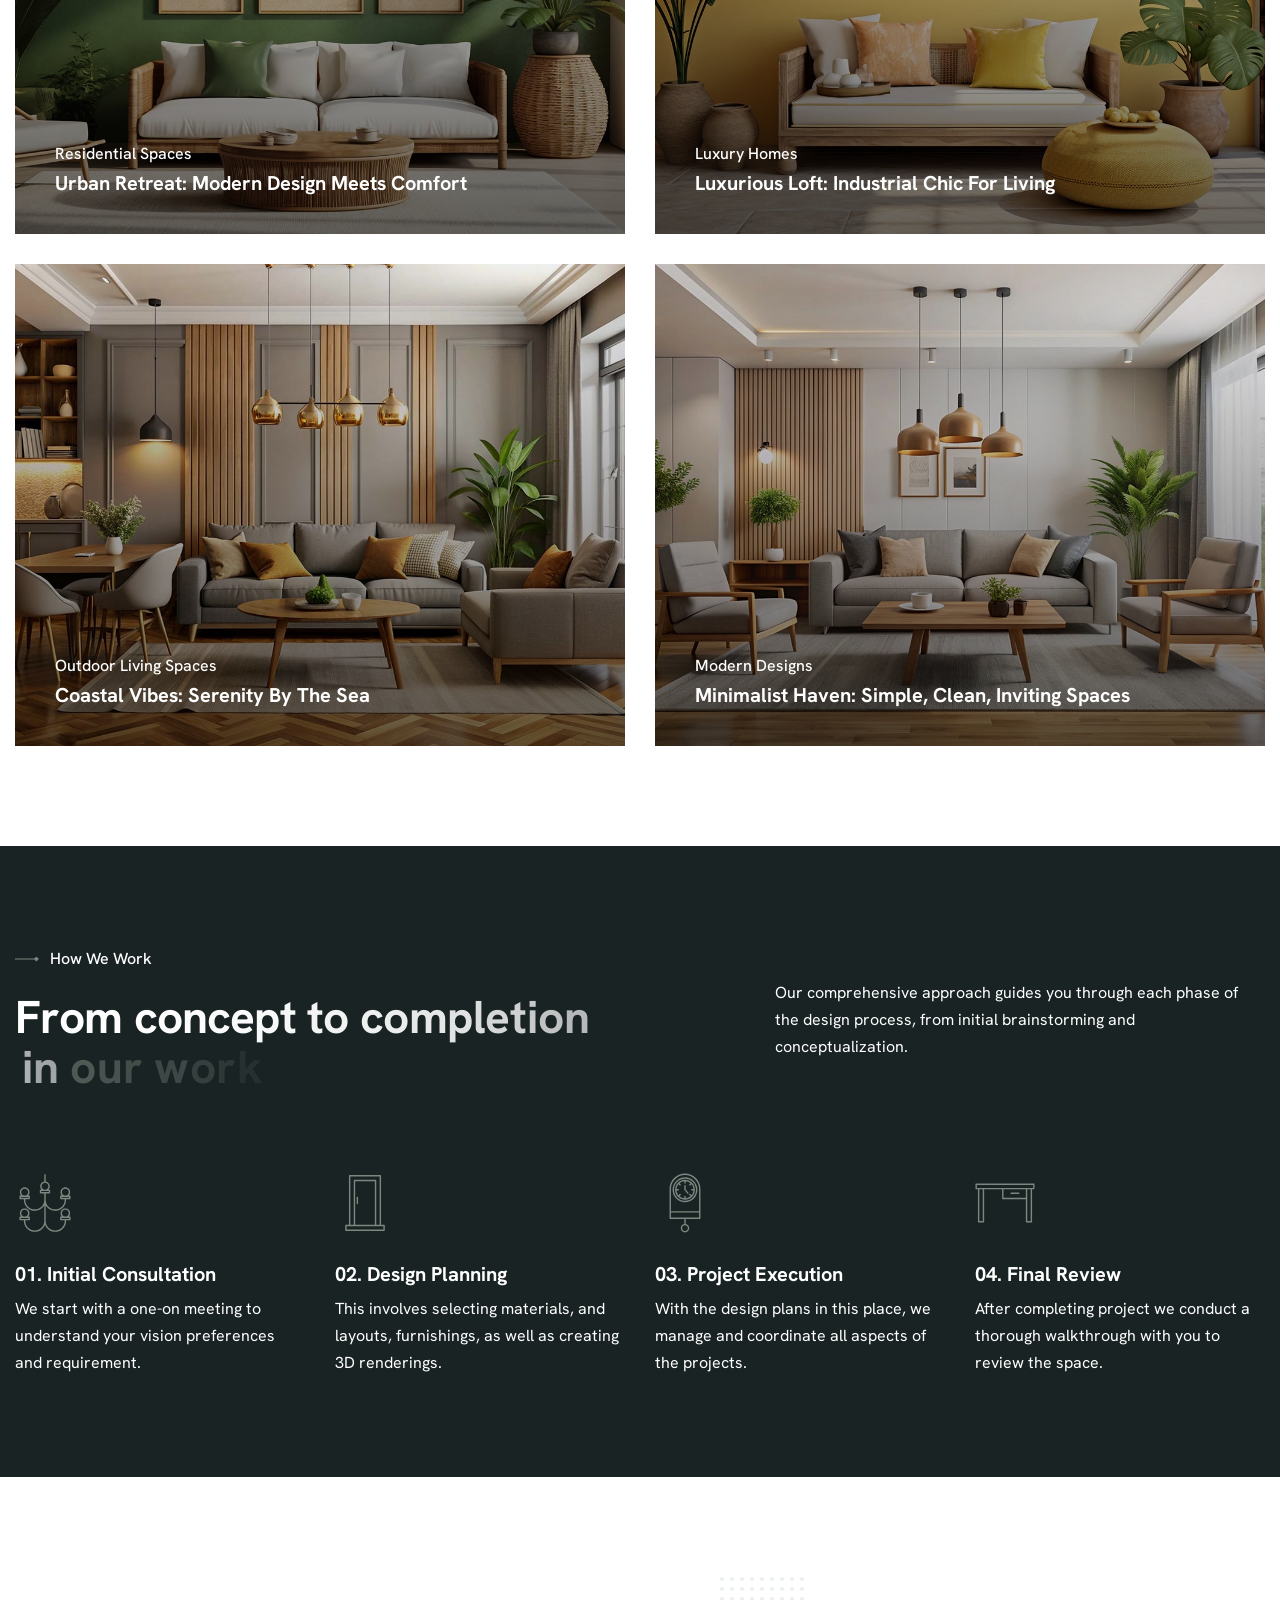
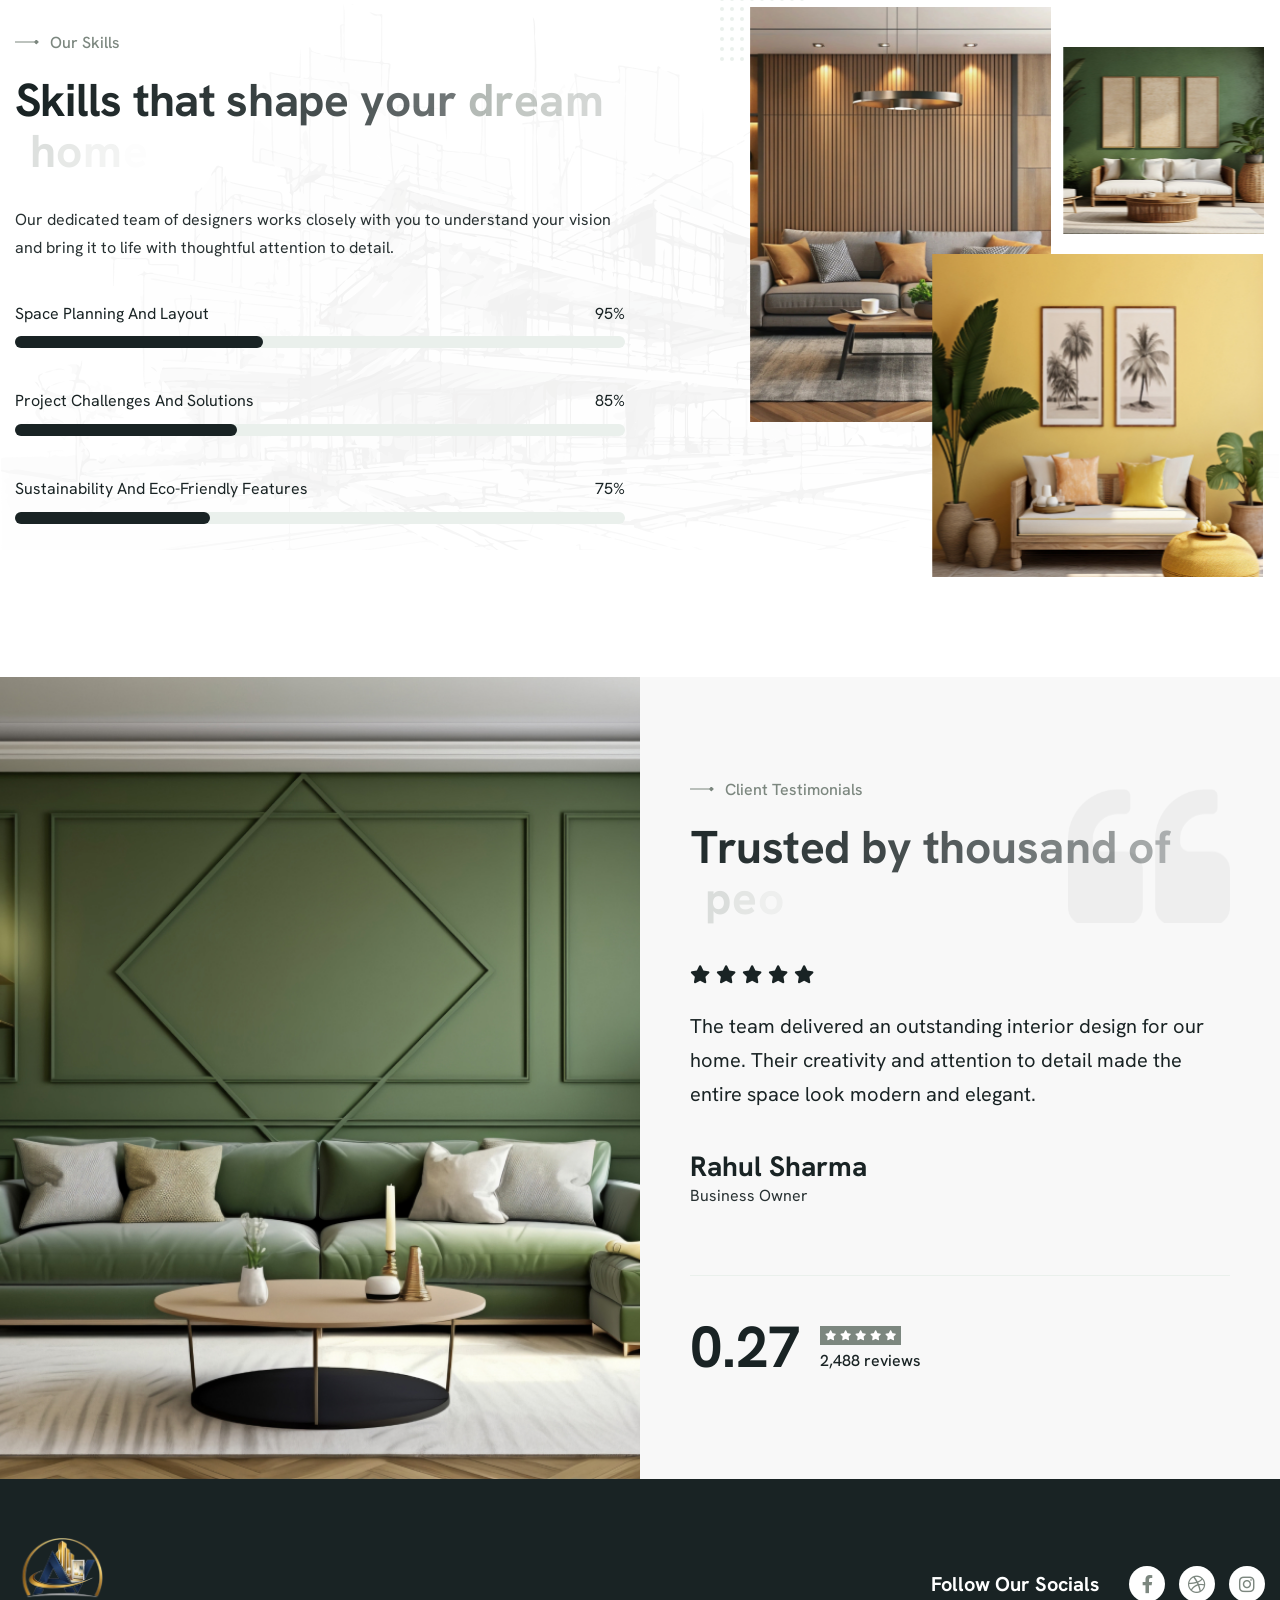
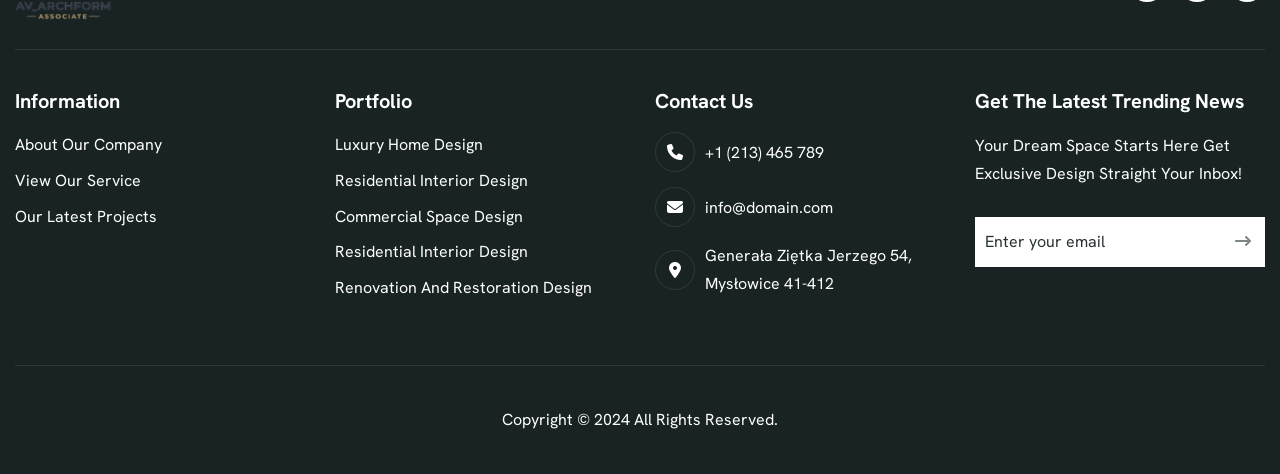
==== commit dfc9b02f: "updated code" ====
--- a/index.html
+++ b/index.html
@@ -38,13 +38,17 @@
 <body>
 
     <!-- Preloader Start -->
-	<div class="preloader">
-		<div class="loading-container">
-			<div class="loading"></div>
-			<div id="loading-icon"><img src="images/loader.svg" alt=""></div>
+<div class="preloader">
+	<div class="loading-container">
+		<div class="loading"></div>
+
+		<div id="loading-icon" style="position:absolute; top:50%; left:50%; transform:translate(-50%, -50%);">
+			<img src="images/logo.png" alt="Logo" style="height:60px; width:auto; object-fit:contain;">
 		</div>
+
 	</div>
-	<!-- Preloader End -->
+</div>
+<!-- Preloader End -->
 
     <!-- Header Start -->
 	<header class="main-header">
